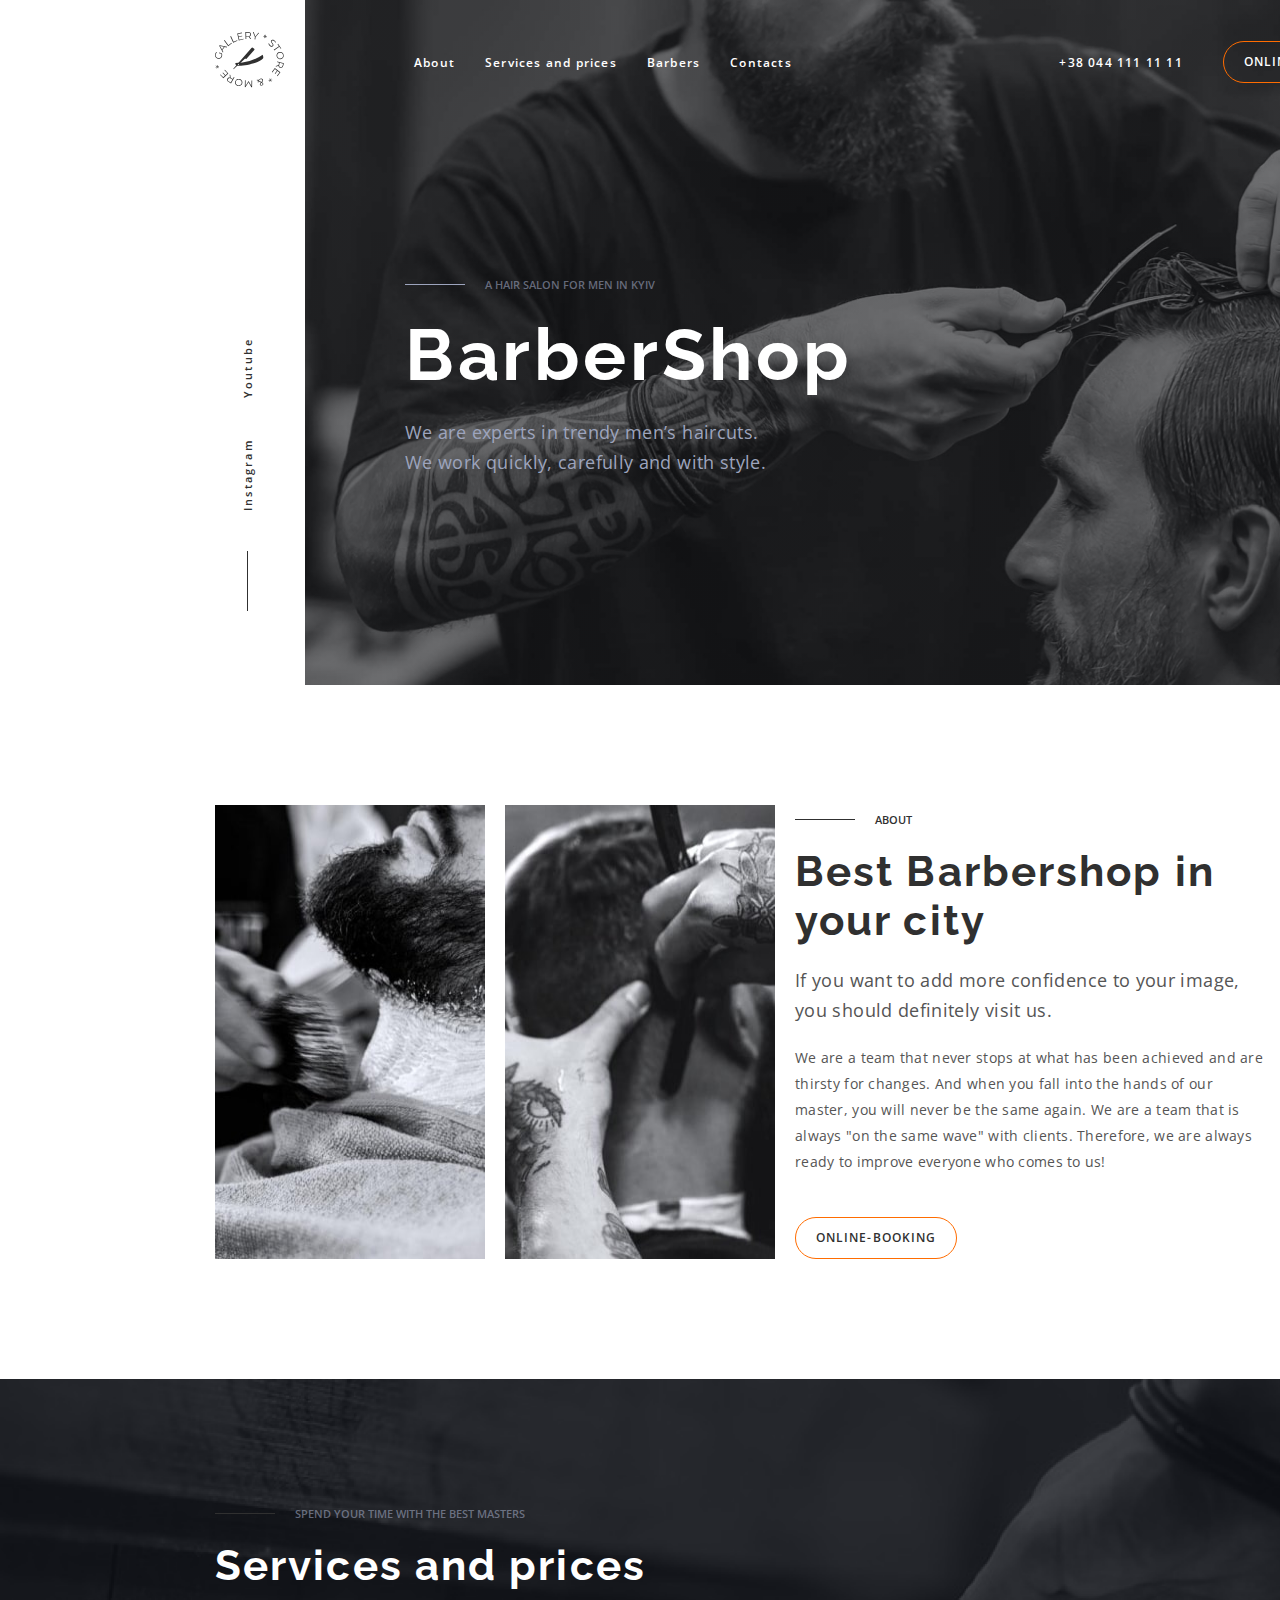
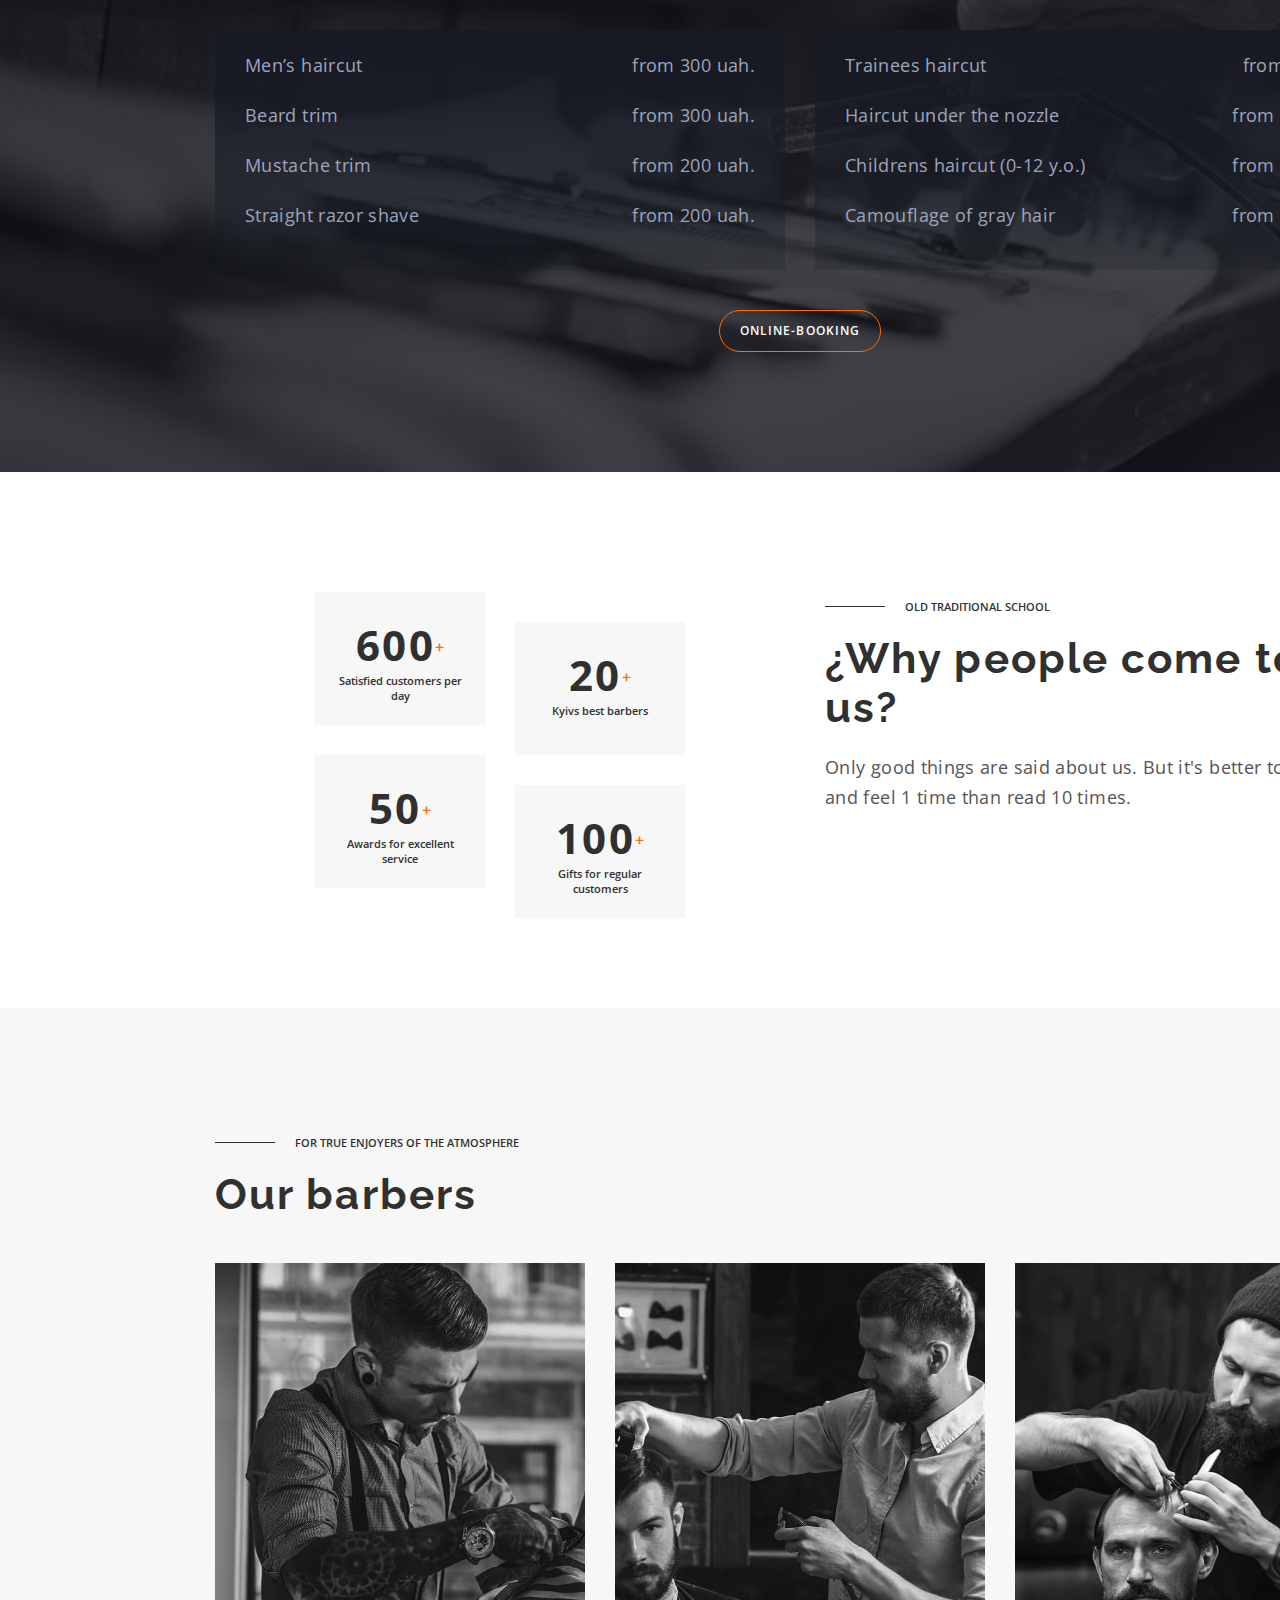
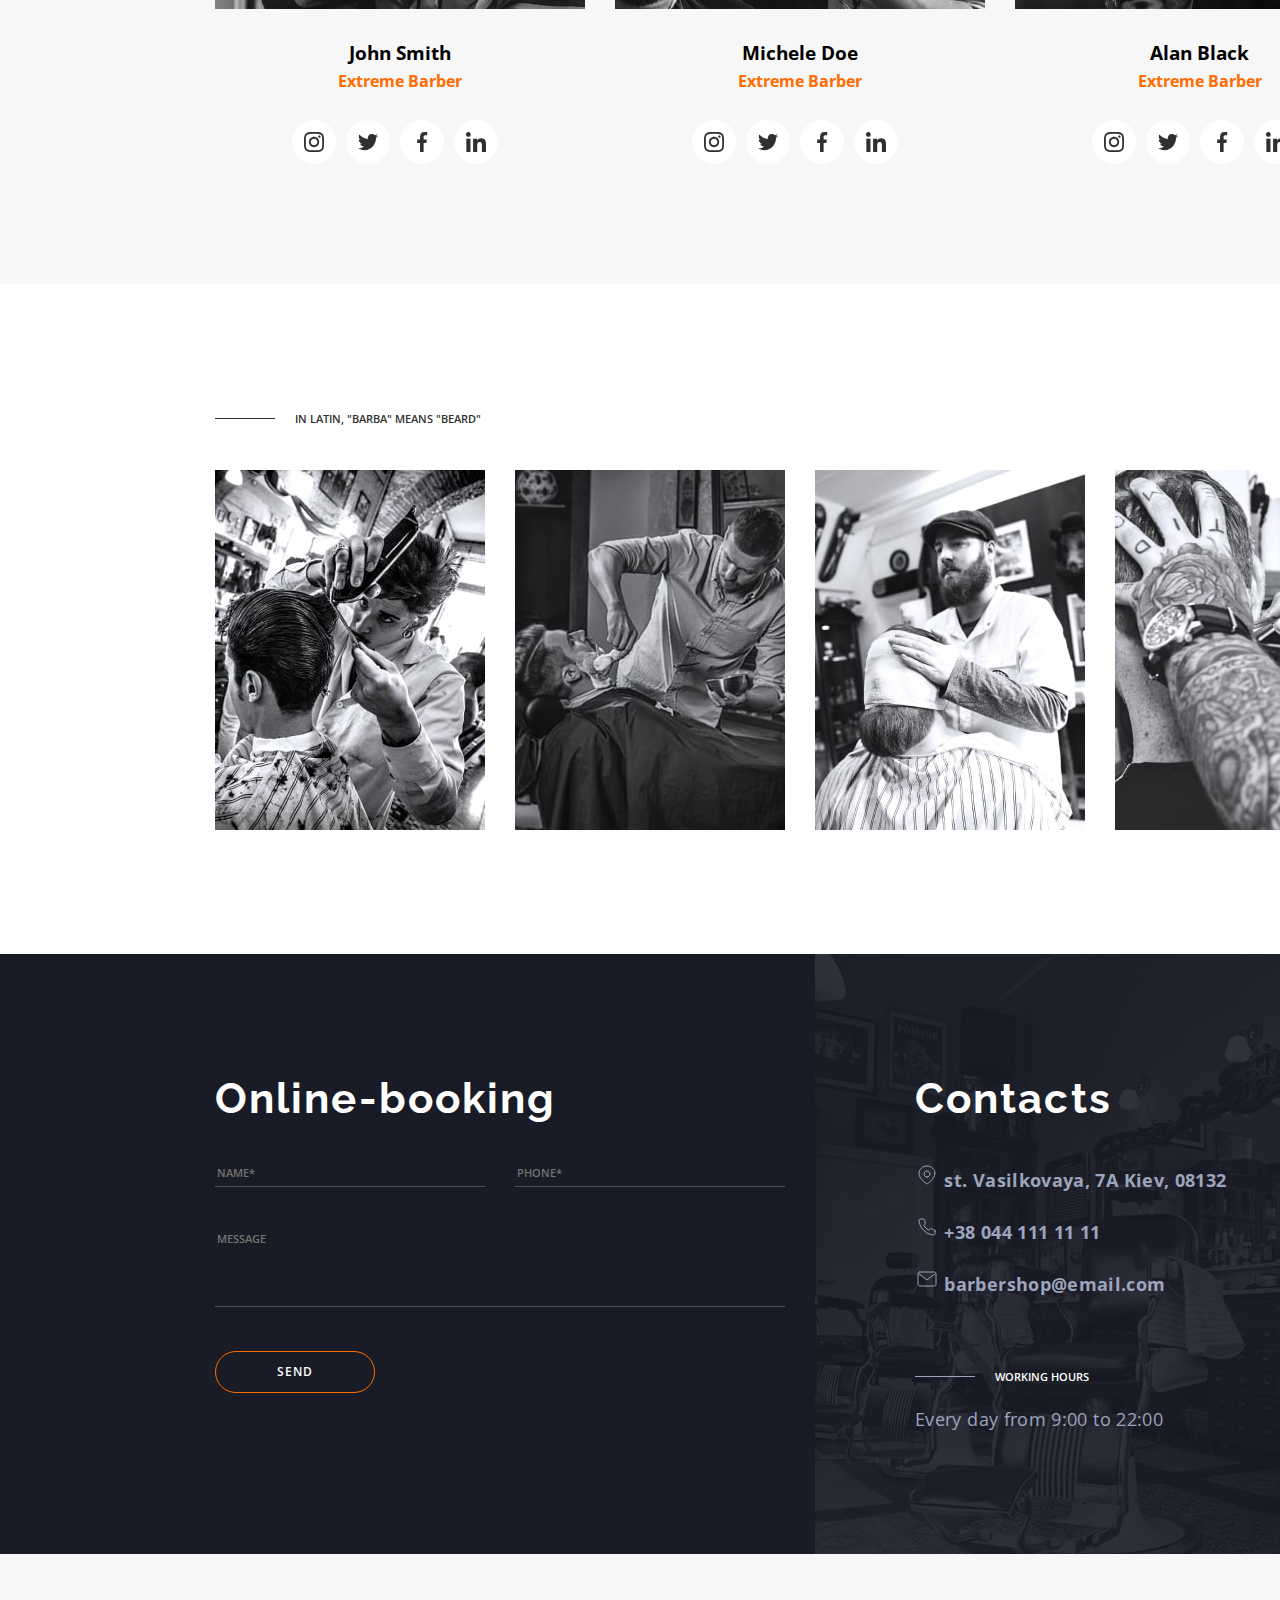
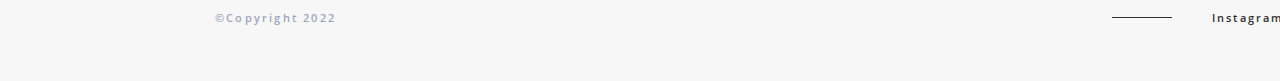
==== index.html @ c0ede011 "1" ====
<!DOCTYPE html>
<html lang="en">
  <head>
    <meta charset="UTF-8" />
    <meta http-equiv="X-UA-Compatible" content="IE=edge" />
    <meta name="viewport" content="width=device-width, initial-scale=1.0" />
    <title>Barbershop_D@shuk</title>
    <link rel="preconnect" href="https://fonts.googleapis.com" />
    <link rel="preconnect" href="https://fonts.gstatic.com" crossorigin />
    <link rel="stylesheet" href="https://cdnjs.cloudflare.com/ajax/libs/animate.css/4.1.1/animate.min.css" />
    <link
      href="https://fonts.googleapis.com/css2?family=Open+Sans:wght@400;500;600;700&family=Raleway:wght@500;600;700&display=swap"
      rel="stylesheet"
    />
    <link rel="stylesheet" href="https://cdnjs.cloudflare.com/ajax/libs/modern-normalize/1.1.0/modern-normalize.css" />
    <link rel="stylesheet" href="./css/styles.css" />
  </head>
  <body>
    <!-- Шапка сайту -->

    <header class="header">
      <div class="container">
        <a href="#" class="header-logo">
          <img src="./images/Logo.svg" alt="logo" />
        </a>
        <nav class="nav">
          <ul class="nav-list list">
            <li class="item"><a class="link" href="#">About</a></li>
            <li class="item"><a class="link" href="#">Services and prices</a></li>
            <li class="item"><a class="link" href="#">Barbers</a></li>
            <li class="item"><a class="link" href="#">Contacts</a></li>
          </ul>
        </nav>
        <ul class="contact-list list">
          <li class="item">
            <a class="link" href="tel:380441111111">+38 044 111 11 11</a>
          </li>
          <li class="item">
            <button class="button" data-modal-open >Online-booking</button>
          </li>
        </ul>
      </div>
    </header>

    <!-- Секція герой -->

    <section class="hero">
      <div class="container">
        <div class="hero-social">
          <ul class="hero-list list">
            <li class="item"><a href="#">Instagram</a></li>
            <li class="item"><a href="#">Youtube</a></li>
          </ul>
        </div>
        <div class="hero-description">
          <p class="hero-subtitle">A hair salon for men in Kyiv</p>
          <h1 class="hero-title">BarberShop</h1>
          <p class="hero-text">We are experts in trendy men’s haircuts.</p>
          <p class="hero-text">We work quickly, carefully and with style.</p>
        </div>
      </div>
    </section>

    <!-- Секція про нас -->

    <section class="about">
      <div class="container">
        <img class="about-img" src="./images/desktop/about1.jpg" width="270" alt="asd" />
        <img class="about-img" src="./images/desktop/about2.jpg" width="270" alt="asd2" />

        <div class="about-description">
          <p class="section-subtitle">About</p>
          <h2 class="section-title">Best Barbershop in your city</h2>
          <p class="about-desc">If you want to add more confidence to your image, you should definitely visit us.</p>
          <p class="about-text">
            We are a team that never stops at what has been achieved and are thirsty for changes. And when you fall into
            the hands of our master, you will never be the same again. We are a team that is always "on the same wave"
            with clients. Therefore, we are always ready to improve everyone who comes to us!
          </p>
          <button class="button black" data-modal-open >Online-booking</button>
        </div>
      </div>
    </section>

    <!-- Секція послуги/ціна -->

    <section class="services">
      <div class="container">
        <p class="section-subtitle">Spend your time with the best masters</p>
        <h2 class="section-title">Services and prices</h2>

        <div class="services-price">
          <ul class="services-list first list">
            <li class="item">
              <p class="serv serv-name">Men’s haircut</p>
              <p class="serv serv-price">from 300 uah.</p>
            </li>
            <li class="item">
              <p class="serv serv-name">Beard trim</p>
              <p class="serv serv-price">from 300 uah.</p>
            </li>
            <li class="item">
              <p class="serv serv-name">Mustache trim</p>
              <p class="serv serv-price">from 200 uah.</p>
            </li>
            <li class="item">
              <p class="serv serv-name">Straight razor shave</p>
              <p class="serv serv-price">from 200 uah.</p>
            </li>
          </ul>

          <ul class="services-list second list">
            <li class="item">
              <p class="serv serv-name">Trainees haircut</p>
              <p class="serv serv-price">from 50 uah.</p>
            </li>
            <li class="item">
              <p class="serv serv-name">Haircut under the nozzle</p>
              <p class="serv serv-price">from 200 uah.</p>
            </li>
            <li class="item">
              <p class="serv serv-name">Childrens haircut (0-12 y.o.)</p>
              <p class="serv serv-price">from 300 uah.</p>
            </li>
            <li class="item">
              <p class="serv serv-name">Camouflage of gray hair</p>
              <p class="serv serv-price">from 200 uah.</p>
            </li>
          </ul>
        </div>

        <button class="button" data-modal-open >online-booking</button>
      </div>
    </section>

    <!-- Секція традиції -->

    <section class="traditional">
      <div class="container">
        <ul class="traditional-list list">
          <li class="item">
            <span class="number">600</span><sup class="sign">+</sup>
            <p class="text">Satisfied customers per day</p>
          </li>
          <li class="item">
            <span class="number">20</span><sup class="sign">+</sup>
            <p class="text">Kyivs best barbers</p>
          </li>
          <li class="item">
            <span class="number">50</span><sup class="sign">+</sup>
            <p class="text">Awards for excellent service</p>
          </li>
          <li class="item">
            <span class="number">100</span><sup class="sign">+</sup>
            <p class="text">Gifts for regular customers</p>
          </li>
        </ul>
        <div class="traditional-description">
          <p class="section-subtitle">Old traditional school</p>
          <h2 class="section-title">¿Why people come to us?</h2>
          <p class="description-text">
            Only good things are said about us. But it's better to see and feel 1 time than read 10 times.
          </p>
        </div>
      </div>
    </section>

    <!-- Секція барбери -->

    <section class="barbers">
      <div class="container">
        <p class="section-subtitle">For true enjoyers of the atmosphere</p>
        <h2 class="section-title">Our barbers</h2>
        <ul class="barbers-list list">
          <li class="item">
            <img class="barbers-foto" src="./images/desktop/barber-john.jpg" width="370" alt="aaa" />
            <h3 class="barbers-name">John Smith</h3>
            <h4 class="barbers-extrem">Extreme Barber</h4>
            <ul class="social-list list">
              <li class="social-item">
                <a class="social-link" href="#">
                  <svg width="20" height="20">
                    <use href="./images/icons.svg#icon-instagram"></use>
                  </svg>
                </a>
              </li>
              <li class="social-item">
                <a class="social-link" href="#">
                  <svg width="20" height="20">
                    <use href="./images/icons.svg#icon-twitter"></use>
                  </svg>
                </a>
              </li>
              <li class="social-item">
                <a class="social-link" href="#">
                  <svg width="20" height="20">
                    <use href="./images/icons.svg#icon-facebook"></use>
                  </svg>
                </a>
              </li>
              <li class="social-item">
                <a class="social-link" href="#">
                  <svg width="20" height="20">
                    <use href="./images/icons.svg#icon-linkedin"></use>
                  </svg>
                </a>
              </li>
            </ul>
          </li>
          <li class="item">
            <img class="barbers-foto" src="./images/desktop/barber-michele.jpg" width="370" alt="bbb" />
            <h3 class="barbers-name">Michele Doe</h3>
            <h4 class="barbers-extrem">Extreme Barber</h4>
            <ul class="social-list list">
              <li class="social-item">
                <a class="social-link" href="#">
                  <svg width="20" height="20">
                    <use href="./images/icons.svg#icon-instagram"></use>
                  </svg>
                </a>
              </li>
              <li class="social-item">
                <a class="social-link" href="#">
                  <svg width="20" height="20">
                    <use href="./images/icons.svg#icon-twitter"></use>
                  </svg>
                </a>
              </li>
              <li class="social-item">
                <a class="social-link" href="#">
                  <svg width="20" height="20">
                    <use href="./images/icons.svg#icon-facebook"></use>
                  </svg>
                </a>
              </li>
              <li class="social-item">
                <a class="social-link" href="#">
                  <svg width="20" height="20">
                    <use href="./images/icons.svg#icon-linkedin"></use>
                  </svg>
                </a>
              </li>
            </ul>
          </li>
          <li class="item">
            <img class="barbers-foto" src="./images/desktop/barber-alan.jpg" width="370" alt="ccc" />
            <h3 class="barbers-name">Alan Black</h3>
            <h4 class="barbers-extrem">Extreme Barber</h4>
            <ul class="social-list list">
              <li class="social-item">
                <a class="social-link" href="#">
                  <svg width="20" height="20">
                    <use href="./images/icons.svg#icon-instagram"></use>
                  </svg>
                </a>
              </li>
              <li class="social-item">
                <a class="social-link" href="#">
                  <svg width="20" height="20">
                    <use href="./images/icons.svg#icon-twitter"></use>
                  </svg>
                </a>
              </li>
              <li class="social-item">
                <a class="social-link" href="#">
                  <svg width="20" height="20">
                    <use href="./images/icons.svg#icon-facebook"></use>
                  </svg>
                </a>
              </li>
              <li class="social-item">
                <a class="social-link" href="#">
                  <svg width="20" height="20">
                    <use href="./images/icons.svg#icon-linkedin"></use>
                  </svg>
                </a>
              </li>
            </ul>
          </li>
        </ul>
      </div>
    </section>

    <!-- Секція портфоліо -->

    <section class="portfolio">
      <div class="container">
        <p class="section-subtitle">In Latin, "barba" means "beard"</p>
        <h2 class="section-title visually-hidden">portfolio</h2>
        <ul class="portfolio-list list">
          <li class="item">
            <a href="#"><img src="./images/desktop/gallery1.jpg" width="270" alt="foto_1" /></a>
          </li>
          <li class="item">
            <a href="#"><img src="./images/desktop/gallery2.jpg" width="270" alt="foto_2" /></a>
          </li>
          <li class="item">
            <a href="#"><img src="./images/desktop/gallery3.jpg" width="270" alt="foto_3" /></a>
          </li>
          <li class="item">
            <a href="#"><img src="./images/desktop/gallery4.jpg" width="270" alt="foto_4" /></a>
          </li>
        </ul>
      </div>
    </section>

    <!-- Секція контакти -->

    <section class="contacts">
      <div class="container">
        <div class="booking-area">
          <h2 class="section-title">Online-booking</h2>
          <form class="booking-form">
            <input type="text" name="name-input" class="name-input" placeholder="Name*" />
            <input type="tel" name="phone-input" class="phone-input" placeholder="Phone*" />
            <div class="textarea-wrapper">
              <textarea name="booking-text" cols="5" rows="4" placeholder="Message"></textarea>
            </div>
            <button type="submit" class="button" data-modal-open >send</button>
          </form>
        </div>

        <div class="contacts-area">
          <h2 class="section-title">Contacts</h2>
          <ul class="contacts-list list">
            <li class="item">
              <a href="#">
                <svg class="item-icon" width="24" heigh="24">
                  <use href="./images/icons.svg#icon-map-pin"></use>
                </svg>
                st. Vasilkovaya, 7A Kiev, 08132
              </a>
            </li>
            <li class="item">
              <a href="tel:380441111111">
                <svg class="item-icon" width="24" heigh="24">
                  <use href="./images/icons.svg#icon-phone"></use>
                </svg>
                +38 044 111 11 11
              </a>
            </li>
            <li class="item">
              <a href="tel:380441111111">
                <svg class="item-icon" width="24" heigh="24">
                  <use href="./images/icons.svg#icon-mail"></use>
                </svg>
                barbershop@email.com
              </a>
            </li>
          </ul>
          <p class="working-hours">Working hours</p>
          <p class="working-time">Every day from 9:00 to 22:00</p>
        </div>
      </div>
    </section>

    <!-- Секція підвал -->

    <footer class="footer">
      <div class="container">
        <p class="copyright">&copyCopyright 2022</p>
        <ul class="footer-list list">
          <li class="item"><a href="#">Instagram</a></li>
          <li class="item"><a href="#">Youtube</a></li>
        </ul>
      </div>
    </footer>

    <!-- Модальне вікно -->

    <!-- <div class="modal-backdrop is_hidden" data-modal>
      <div class="modal">
        <div class="close-icon" data-modal-close>X</div>

      </div>
    </div> -->

    <script src="./js/modal.js"></script>
    <script src="./js/menu.js"></script>

  </body>
</html>
---- css/styles.css ----
a {
  color: inherit;
  text-decoration: none;
  margin: 0;
}

p {
  margin: 0;
}

h1,
h2,
h3,
h4,
h5,
h6 {
  margin-top: 0;
  margin-bottom: 0;
}

:focus,
:active {
  outline: none;
}

.visually-hidden {
  position: absolute;
  white-space: nowrap;
  width: 1px;
  height: 1px;
  overflow: hidden;
  border: 0;
  padding: 0;
  clip: rect(0 0 0 0);
  clip-path: inset(50%);
  margin: -1px;
}

body {
  width: 1600px;
  background-color: #ffffff;
  margin: 0 auto;
  position: relative;
  font-family: "Open Sans", sans-serif;
  font-weight: 600;
  font-style: normal;
}

.hero-text.text {
  
}

.list {
  list-style: none;
  padding: 0;
  margin: 0;
}

.link {
  text-decoration: none;
}

/* Стилі контейнера */

.container {
  max-width: 1200px;
  padding: 0 15px;
  margin: 0 auto;
}

.button {
  display: inline-block;
  padding: 12px 20px;
  border: 1px solid #ff6c00;
  border-radius: 25px;
  font-weight: 600;
  font-size: 12px;
  line-height: 16px;
  letter-spacing: 0.09em;
  text-transform: uppercase;
  color: #ffffff;
  background-color: inherit;
  cursor: pointer;
  transition: transform 250ms linear;
}

.button:hover {
  transform: scale(1.02);
}

.button:active {
  transform: scale(0.95);
}

.button.black {
  color: #303030;
}

/* Стилі шабкі сайту */

.header {
  position: absolute;
  width: 100%;
}

.header .container {
  display: flex;
  align-items: center;
}

.header-logo {
  padding: 32px 0;
  margin-right: 130px;
}

.nav-list {
  display: flex;
}

.header .link {
  font-size: 12px;
  line-height: 16px;
  letter-spacing: 0.1em;
  color: #ffffff;
}

.header .link:hover {
  color: #ff6c00;
}

.nav-list .item:not(:last-child) {
  margin-right: 30px;
}

.contact-list {
  display: flex;
  margin-left: auto;
  align-items: center;
}

.contact-list .item:not(:last-child) {
  margin-right: 40px;
}

.contact-list .link {
  text-transform: uppercase;
}

/* Стилі блоку герой */

.hero .container {
  display: flex;
}

.hero .hero-social {
  width: 90px;
  display: flex;
  align-items: flex-end;
  padding-left: 25px;
  padding-bottom: 40px;
}

.hero-list {
  transform: rotate(-90deg) translate(19px);
  display: flex;
  align-items: center;
  transform-origin: top left;
}

.hero-list::before {
  content: " ";
  margin-right: 40px;
  background-color: #303030;
  height: 1px;
  width: 60px;
}

.hero-list .item {
  font-size: 11px;
  line-height: 15px;
  letter-spacing: 0.2em;
  color: #303030;
}

.hero-list .item:hover {
  color: #ff6c00;
}

.hero-list .item:not(:last-child) {
  margin-right: 40px;
}

.hero-description {
  padding: 270px 526px 208px 100px;
  background-color: #2d2c2c;
  background-image: linear-gradient(rgba(25, 28, 38, 0.2), rgba(25, 28, 38, 0.2)),
    url(../images/desktop/hero_bd.jpg);
  background-repeat: no-repeat;
  background-size: cover;
}

.hero-description .hero-subtitle {
  display: inline-flex;
  align-items: center;
  margin-bottom: 20px;
  font-size: 11px;
  line-height: 15px;
  text-transform: uppercase;
  color: rgba(157, 164, 189, 0.6);
}

.hero-description .hero-title {
  width: 470px;
  margin-bottom: 20px;
  font-family: "Raleway";
  font-style: normal;
  font-weight: 700;
  font-size: 72px;
  line-height: 85px;
  letter-spacing: 0.05em;
  color: #ffffff;
}

.hero-description .hero-text {
  font-weight: 400;
  font-size: 18px;
  line-height: 30px;
  letter-spacing: 0.02em;
  color: #9da4bd;
}

.hero-subtitle::before {
  content: " ";
  background-color: #9da4bd;
  height: 1px;
  width: 60px;
  margin-right: 20px;
}

/* Загальні стилі секцій */

.section-subtitle {
  display: inline-flex;
  align-items: center;
  font-size: 11px;
  line-height: 15px;
  text-transform: uppercase;
  color: #303030;
}

.section-subtitle::before {
  content: " ";
  margin-right: 20px;
  background-color: #303030;
  height: 1px;
  width: 60px;
}

.section-title {
  font-family: "Raleway";
  font-style: normal;
  font-weight: 700;
  font-size: 42px;
  line-height: 49px;
  letter-spacing: 0.05em;
  color: #303030;
}

/* Стилі блоку Про нас */

.about .container {
  display: flex;
  padding-top: 120px;
  padding-bottom: 120px;
}

.about .about-img {
  margin-right: 20px;
}

.about-description {
  max-width: 470px;
}

.about-description .section-title,
.about-description .section-subtitle {
  margin-bottom: 20px;
}

.about-desc {
  margin-bottom: 20px;
  font-weight: 400;
  font-size: 18px;
  line-height: 30px;
  letter-spacing: 0.02em;
  color: #555555;
}

.about-text {
  margin-bottom: 42px;
  font-weight: 400;
  font-size: 14px;
  line-height: 26px;
  letter-spacing: 0.02em;
  color: #555555;
}

/* Стилі блоку ціни */

.services {
  background: #111319 url(../images/desktop/service_bg.png) no-repeat;
  background-size: cover;
}

.services .container {
  padding-top: 120px;
  padding-bottom: 120px;
}

.services .section-subtitle {
  color: rgba(157, 164, 189, 0.6);
  margin-bottom: 20px;
}

.services .section-title {
  color: #ffffff;
  margin-bottom: 40px;
}

.services-price {
  display: flex;
}

.services-list {
  padding: 20px 30px;
  width: calc((100% - 30px) / 2);
  background-image: linear-gradient(180deg, #171a24 0%, rgba(23, 26, 36, 0.2) 100%);
  margin-bottom: 40px;
}

.services-list:not(:last-child) {
  margin-right: 30px;
}

.services-list .item {
  display: flex;
  justify-content: space-between;
  margin-bottom: 20px;
}

.serv {
  font-weight: 400;
  font-size: 18px;
  line-height: 30px;
  letter-spacing: 0.02em;
  color: #9da4bd;
}

.services .button {
  display: block;
  margin: 0 auto;
}

/* Стилі блоку традиції */

.traditional .container {
  display: flex;
  padding-top: 120px;
  padding-bottom: 120px;
}

.traditional-list {
  display: flex;
  flex-wrap: wrap;
  text-align: center;
  width: calc((100% - 30px) / 3);
  margin-right: 130px;
  margin-left: 100px;
}

.traditional-list .item {
  width: 170px;
  height: 133px;
  background-color: #f7f7f7;
  padding: 24px 20px;
}

.traditional-list .item:nth-child(2n + 1) {
  margin-right: 30px;
}

.traditional-list .item:nth-child(-n + 2) {
  margin-bottom: 30px;
}

.traditional-list .item:nth-child(even) {
  transform: translateY(30px);
}

.traditional-list .number {
  font-family: "Open Sans";
  font-style: normal;
  font-weight: 700;
  font-size: 42px;
  line-height: 57px;
  text-align: center;
  letter-spacing: 0.05em;
  color: #303030;
}

.traditional-list .sign {
  font-size: 16px;
  line-height: 22px;
  text-align: center;
  color: #ff6c00;
}

.traditional-list .text {
  font-size: 11px;
  line-height: 15px;
  text-align: center;
  color: #303030;
}

.traditional-description {
  max-width: 500px;
}

.traditional-description .section-subtitle,
.traditional-description .section-title {
  margin-bottom: 20px;
}

.description-text {
  font-family: "Open Sans";
  font-style: normal;
  font-weight: 400;
  font-size: 18px;
  line-height: 30px;
  letter-spacing: 0.02em;
  color: #555555;
}

/* Стилі блоку барбери */

.barbers {
  background-color: #f7f7f7;
}

.barbers .container {
  padding-top: 120px;
  padding-bottom: 120px;
}

.barbers .section-subtitle {
  margin-bottom: 20px;
}

.barbers .section-title {
  margin-bottom: 44px;
}

.barbers-list {
  display: flex;
}

.barbers-list .item {
  width: calc((100% - 60px) / 3);
  text-align: center;
}

.barbers-list .item:not(:last-child) {
  margin-right: 30px;
}

.barbers-foto {
  margin-bottom: 30px;
}

.barbers-name {
  margin-bottom: 8px;
}

.barbers-extrem {
  margin-bottom: 30px;
  color: #ff6c00;
}

.social-list {
  display: flex;
  justify-content: center;
}

.social-item {
  height: 44px;
  width: 44px;
  border-radius: 50%;
  margin-right: 10px;
  background-color: #ffffff;
}

.social-link {
  display: block;
  margin-top: 12px;
  fill: #303030;
}

.social-item:hover .social-link {
  fill: #ff6c00;
}

/* Стилі блоку портфоліо */

.portfolio .container {
  padding-top: 120px;
  padding-bottom: 120px;
}

.portfolio .section-subtitle {
  margin-bottom: 44px;
}

.portfolio-list {
  display: flex;
  justify-content: space-between;
}
.portfolio-list .item {
  width: calc((100% - 90px) / 4);
}

/* Стилі блоку контакти */

.contacts {
  background: #191c26 url(../images/desktop/contacts-bg.png) right no-repeat;
}

.contacts .container {
  display: flex;
  padding-top: 120px;
  padding-bottom: 120px;
}

.contacts .section-title {
  color: #ffffff;
  margin-bottom: 40px;
}

.booking-area {
  margin-right: 130px;
}

.booking-form {
  display: flex;
  flex-wrap: wrap;
  width: 570px;
}

.booking-form .button {
  width: 160px;
}

.booking-form input {
  padding-bottom: 8px;
}

.booking-form input,
.booking-form textarea {
  background-color: transparent;
  border: none;
  border-bottom: 1px solid rgba(157, 164, 189, 0.4);
  color: rgba(157, 164, 189, 0.4);
}

.booking-form input:focus,
.booking-form textarea:focus {
  border-bottom: 1px solid #fff;
  outline: transparent;
  color: #fff;
}

.booking-form input::placeholder,
.booking-form textarea::placeholder {
  text-transform: uppercase;
  font-weight: 600;
  font-size: 11px;
}

.booking-form input:focus::placeholder,
.booking-form textarea:focus::placeholder {
  color: #fff;
}

.booking-form input {
  width: 270px;
  height: 24px;
  margin-bottom: 44px;
}

.booking-form .textarea-wrapper {
  width: 100%;
  margin-bottom: 44px;
}

.booking-form textarea {
  width: 570px;
  height: 76px;
  resize: none;
  display: block;
}

.booking-form .name-input + input {
  margin-left: 30px;
}

.working-hours {
  display: flex;
  align-items: center;
  font-family: "Open Sans";
  font-style: normal;
  font-weight: 600;
  font-size: 11px;
  line-height: 15px;
  text-transform: uppercase;
  color: #ffffff;
  margin-bottom: 20px;
}

.working-hours::before {
  content: " ";
  background-color: #9da4bd;
  height: 1px;
  width: 60px;
  margin-right: 20px;
}

.working-time {
  font-weight: 400;
  font-size: 18px;
  line-height: 30px;
  letter-spacing: 0.02em;
  color: #9da4bd;
}

.contacts-list {
  margin-bottom: 70px;
}

.contacts-list .item {
  font-weight: 700;
  font-size: 18px;
  line-height: 30px;
  letter-spacing: 0.02em;
  color: #9da4bd;
  margin-bottom: 20px;
}

.contacts-list .item span {
  font-weight: 400;
  font-size: 18px;
  line-height: 30px;
  letter-spacing: 0.02em;
  color: #9da4bd;
}

.item-icon {
  fill: transparent;
  stroke: #9da4bd;
  width: 24px;
  height: 24px;
}

/* Стилі блоку футер */

.footer {
  background-color: #f7f7f7;
}

.footer .container {
  display: flex;
  font-size: 11px;
  line-height: 15px;
  letter-spacing: 0.2em;
}

.footer .copyright {
  padding: 56px 0;
  color: #9da4bd;
}

.footer-list {
  display: flex;
  margin-left: auto;
  align-items: center;
}

.footer-list::before {
  content: " ";
  margin-right: 40px;
  background-color: #303030;
  height: 1px;
  width: 60px;
}

.footer-list .item {
  color: #303030;
}

.footer-list .item:not(:last-child) {
  margin-right: 40px;
}

.footer-list .item:hover {
  color: #ff6c00;
}

/* Стилі модального вікна */

.modal-backdrop {
  position: fixed;
  top: 0;
  bottom: 0;
  left: 0;
  right: 0;
  height: 100%;
  background-color: rgba(0, 0, 0, 0.8);
}

.modal {
  width: 500px;
  height: 600px;
  position: absolute;
  top: 50%;
  left: 50%;
  transform: translate(-50%, -50%) rotate(0);
  transition: transform 1000ms linear;
  background-color: #ffffff;
  border-radius: 20px;
}

.is-hidden {
  visibility: hidden;
  opacity: 0;
  pointer-events: none;
}
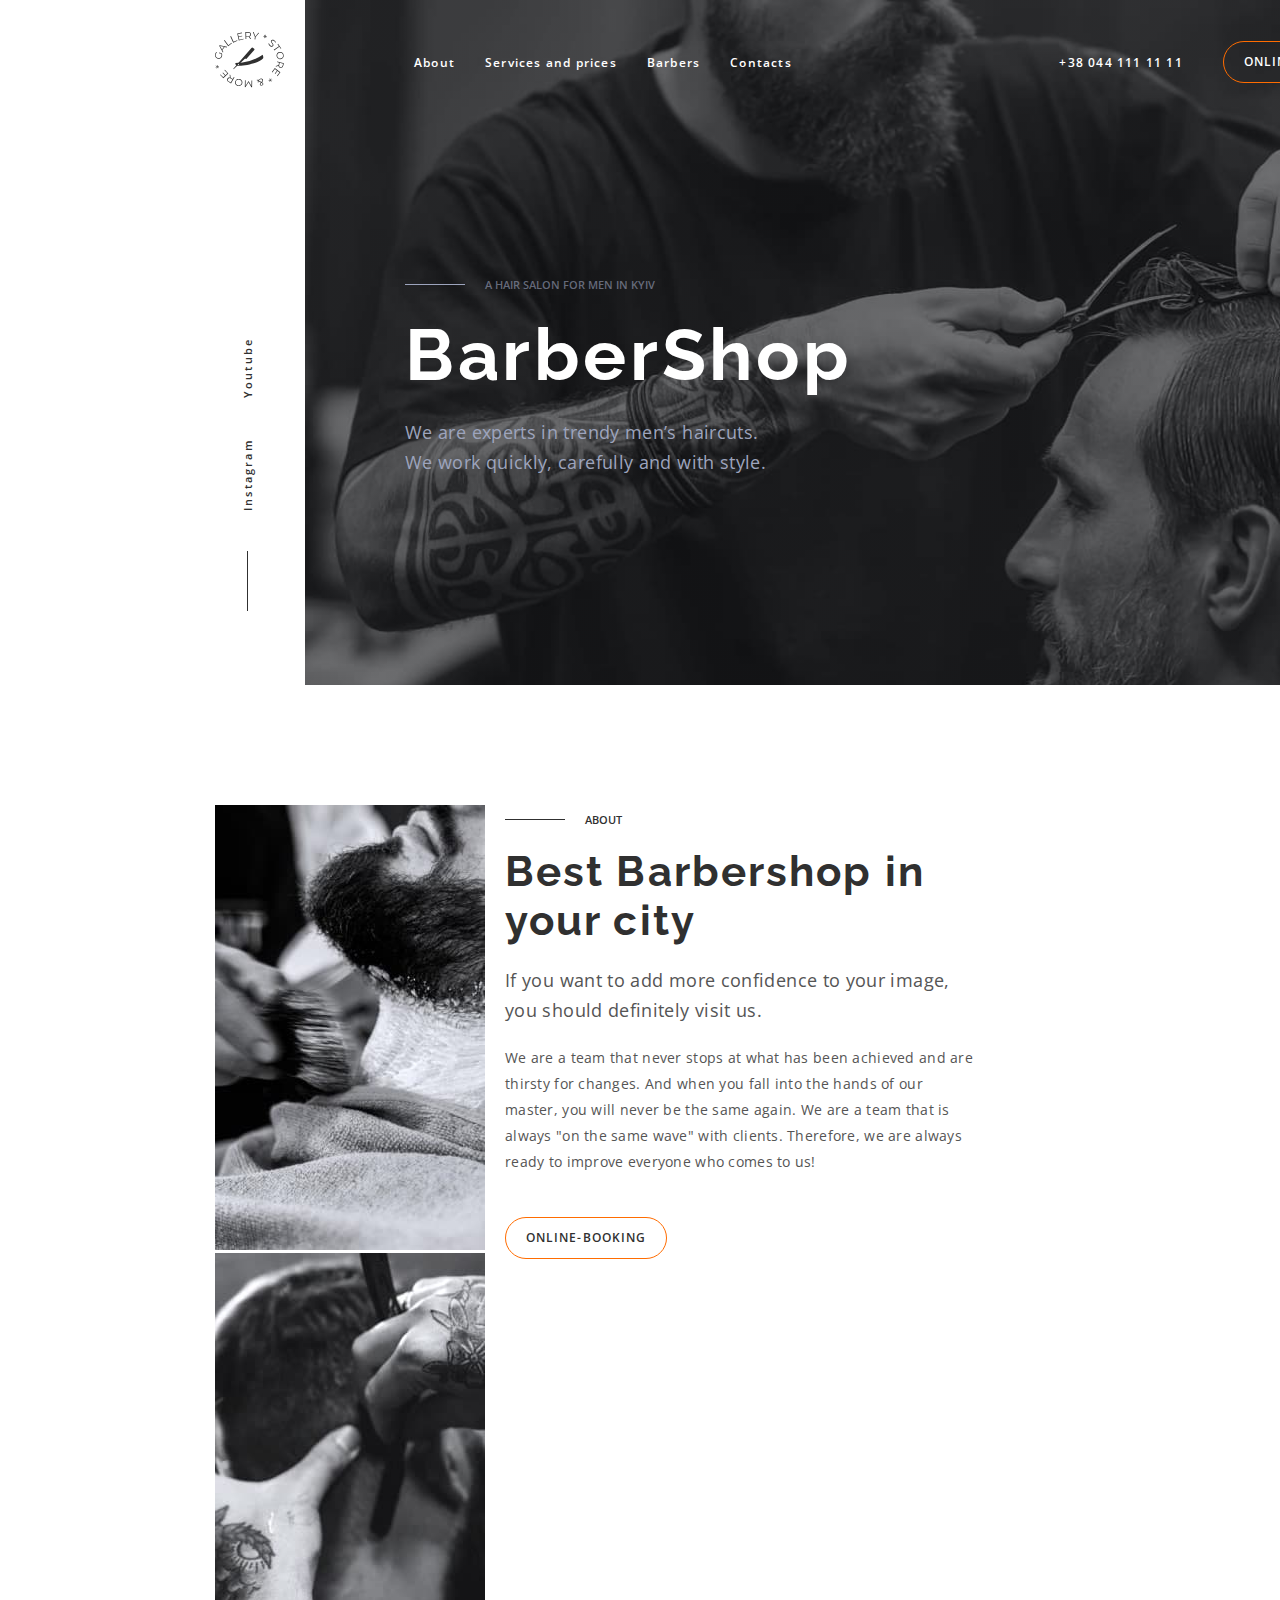
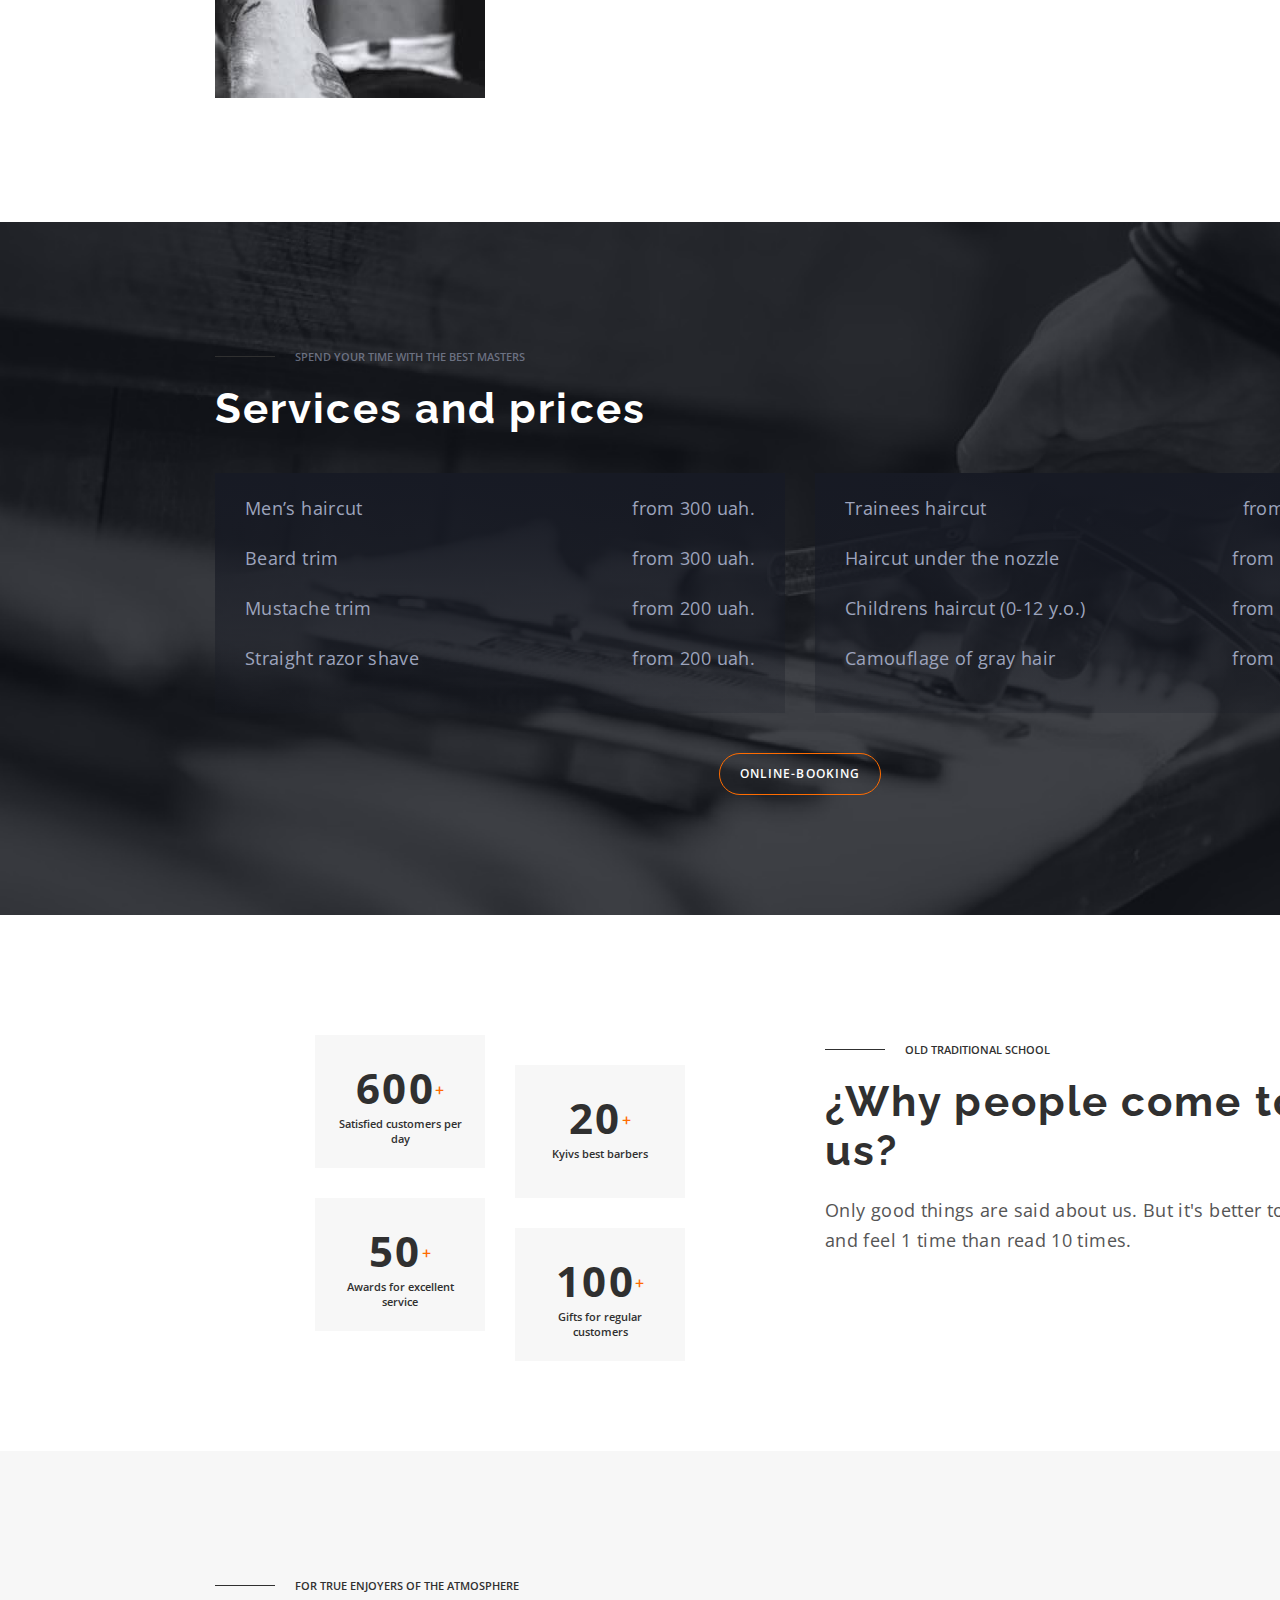
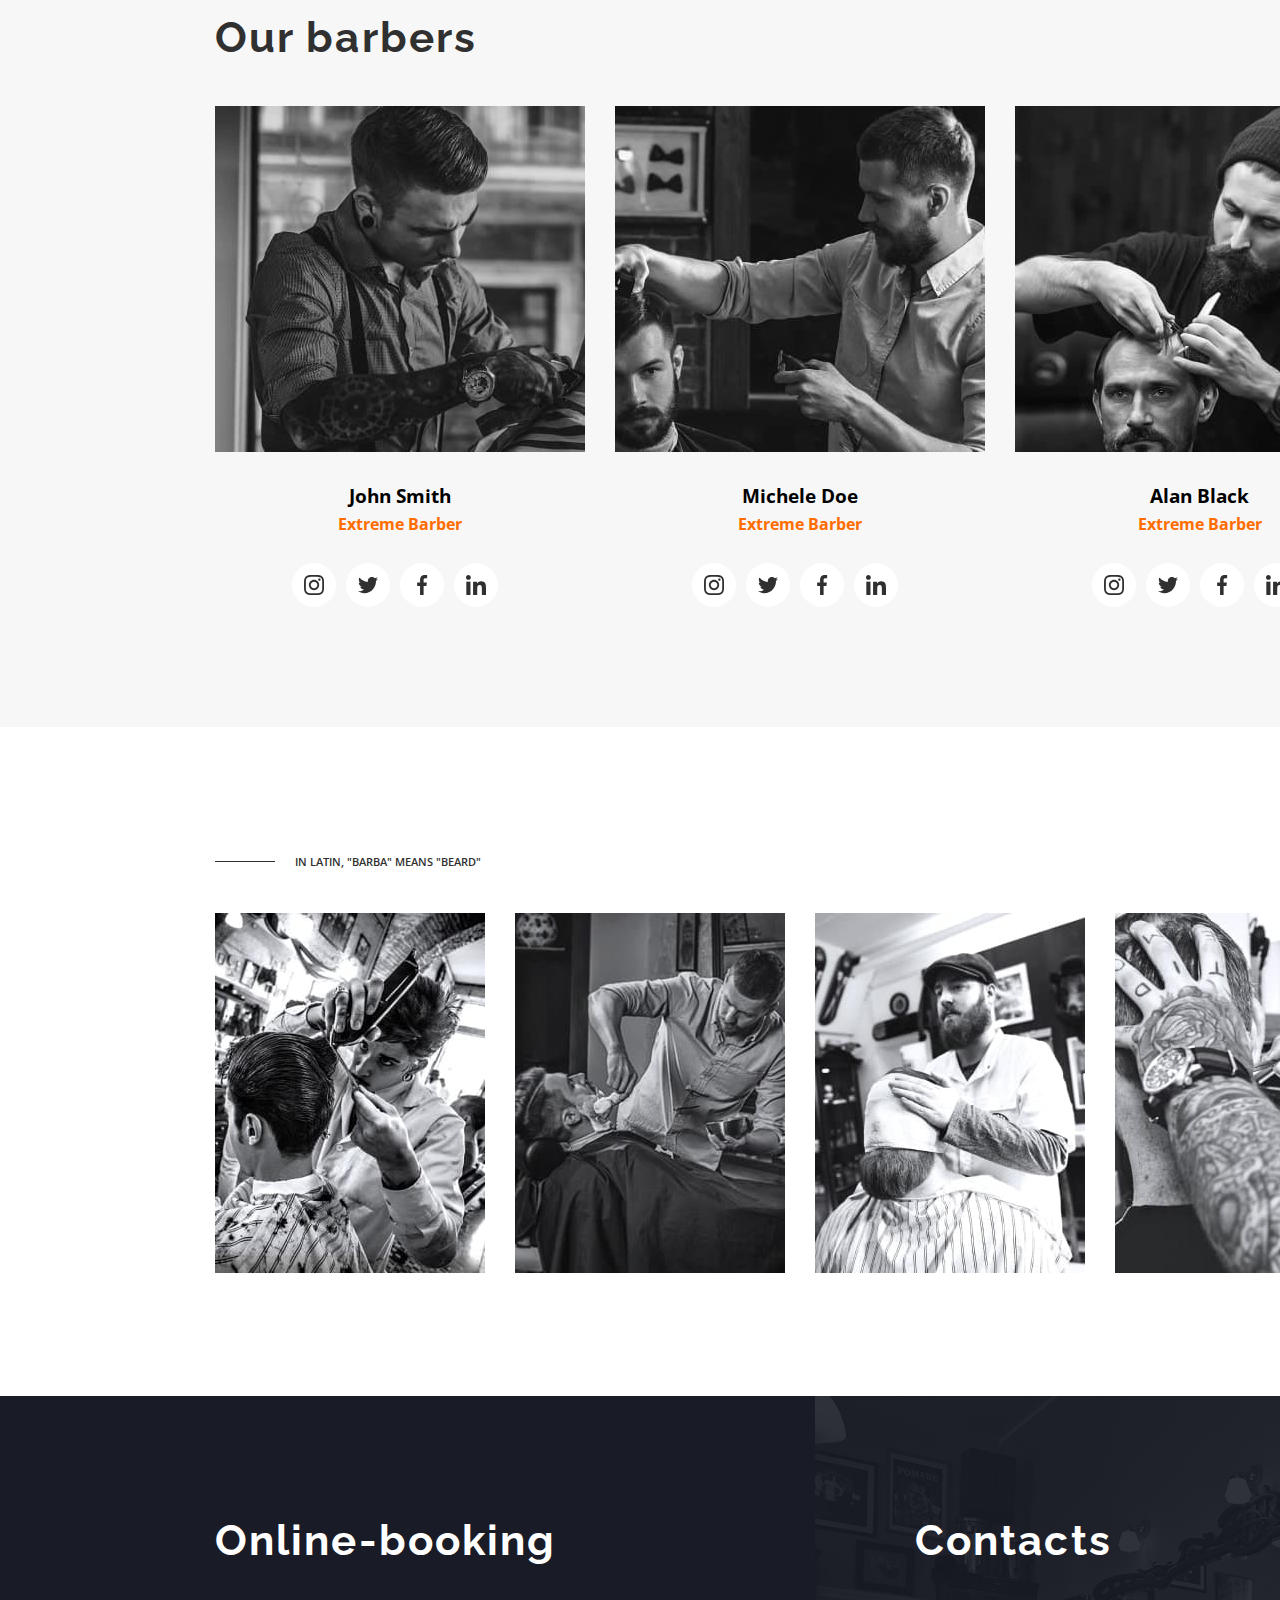
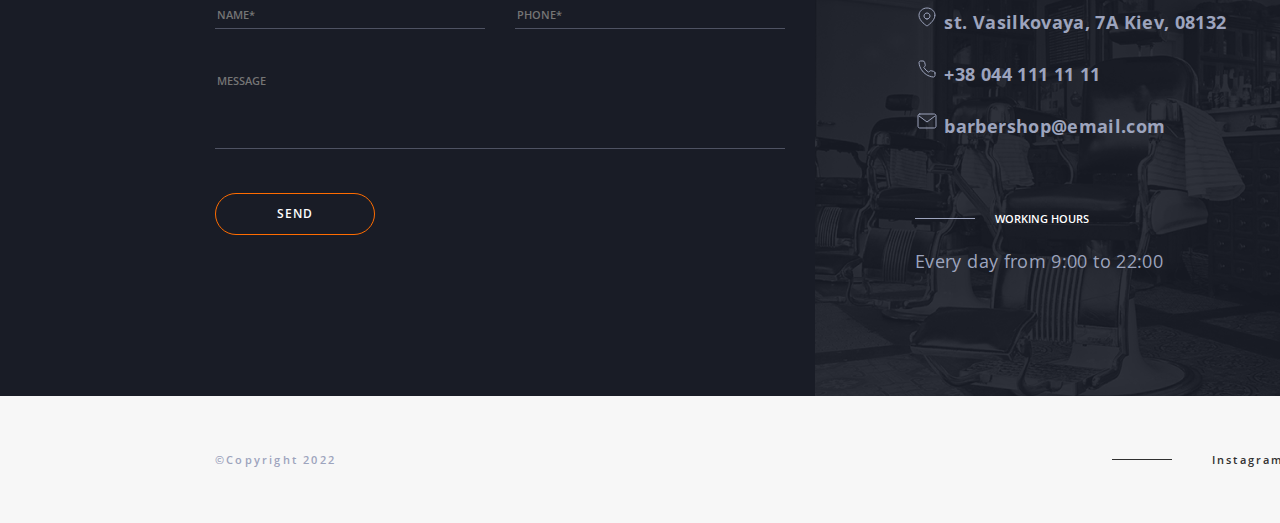
==== commit b64c6d4b: "1" ====
--- a/index.html
+++ b/index.html
@@ -65,8 +65,13 @@
 
     <section class="about">
       <div class="container">
-        <img class="about-img" src="./images/desktop/about1.jpg" width="270" alt="asd" />
-        <img class="about-img" src="./images/desktop/about2.jpg" width="270" alt="asd2" />
+        <ul class="about-list list">
+          <li class="item">
+            <img class="about-img" src="./images/desktop/about1.jpg" width="270" alt="asd" />
+          </li>
+          <li class="item">
+            <img class="about-img" src="./images/desktop/about2.jpg" width="270" alt="asd2" /></li>
+        </ul>
 
         <div class="about-description">
           <p class="section-subtitle">About</p>
@@ -289,16 +294,16 @@
         <h2 class="section-title visually-hidden">portfolio</h2>
         <ul class="portfolio-list list">
           <li class="item">
-            <a href="#"><img src="./images/desktop/gallery1.jpg" width="270" alt="foto_1" /></a>
-          </li>
-          <li class="item">
-            <a href="#"><img src="./images/desktop/gallery2.jpg" width="270" alt="foto_2" /></a>
-          </li>
-          <li class="item">
-            <a href="#"><img src="./images/desktop/gallery3.jpg" width="270" alt="foto_3" /></a>
-          </li>
-          <li class="item">
-            <a href="#"><img src="./images/desktop/gallery4.jpg" width="270" alt="foto_4" /></a>
+            <a class="link" href="#"><img src="./images/desktop/gallery1.jpg" width="270" alt="foto_1" /></a>
+          </li>
+          <li class="item">
+            <a class="link" href="#"><img src="./images/desktop/gallery2.jpg" width="270" alt="foto_2" /></a>
+          </li>
+          <li class="item">
+            <a class="link" href="#"><img src="./images/desktop/gallery3.jpg" width="270" alt="foto_3" /></a>
+          </li>
+          <li class="item">
+            <a class="link" href="#"><img src="./images/desktop/gallery4.jpg" width="270" alt="foto_4" /></a>
           </li>
         </ul>
       </div>
@@ -360,8 +365,8 @@
       <div class="container">
         <p class="copyright">&copyCopyright 2022</p>
         <ul class="footer-list list">
-          <li class="item"><a href="#">Instagram</a></li>
-          <li class="item"><a href="#">Youtube</a></li>
+          <li class="item"><a class="link" href="#">Instagram</a></li>
+          <li class="item"><a class="link" href="#">Youtube</a></li>
         </ul>
       </div>
     </footer>
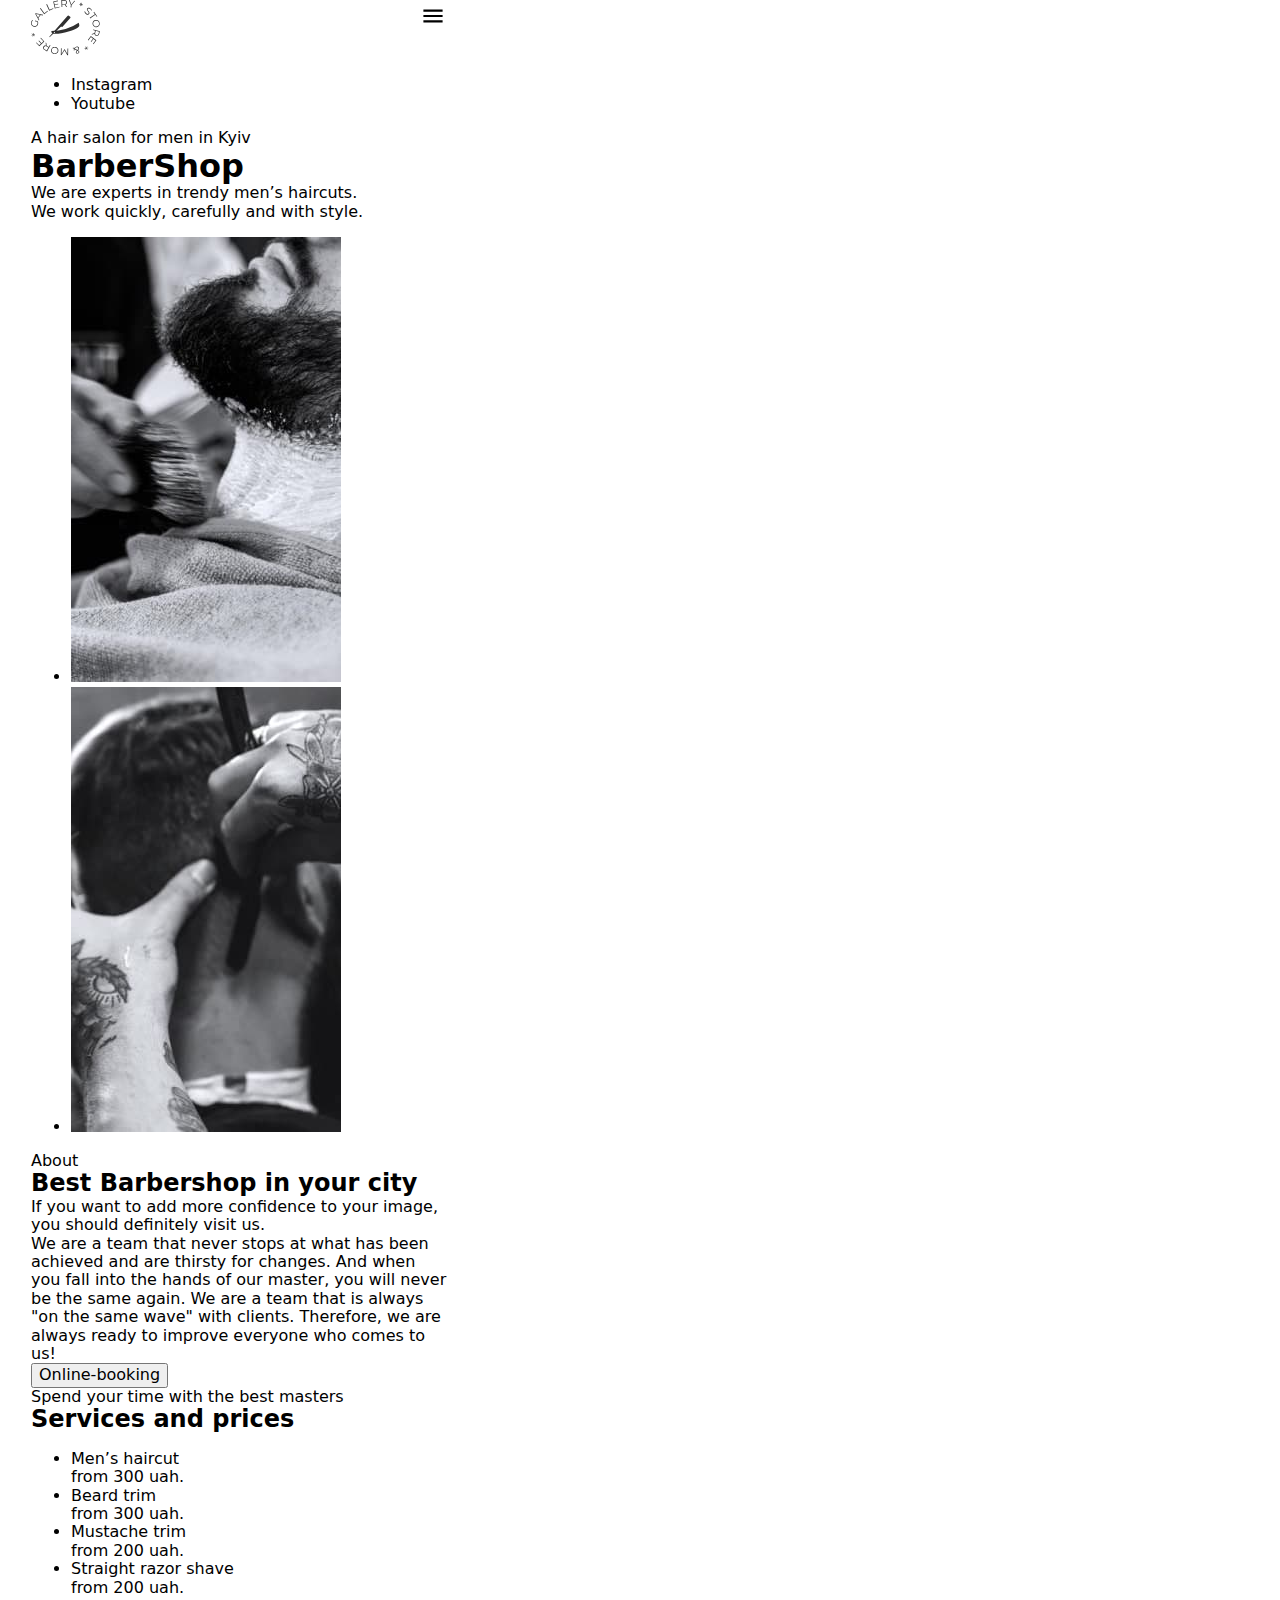
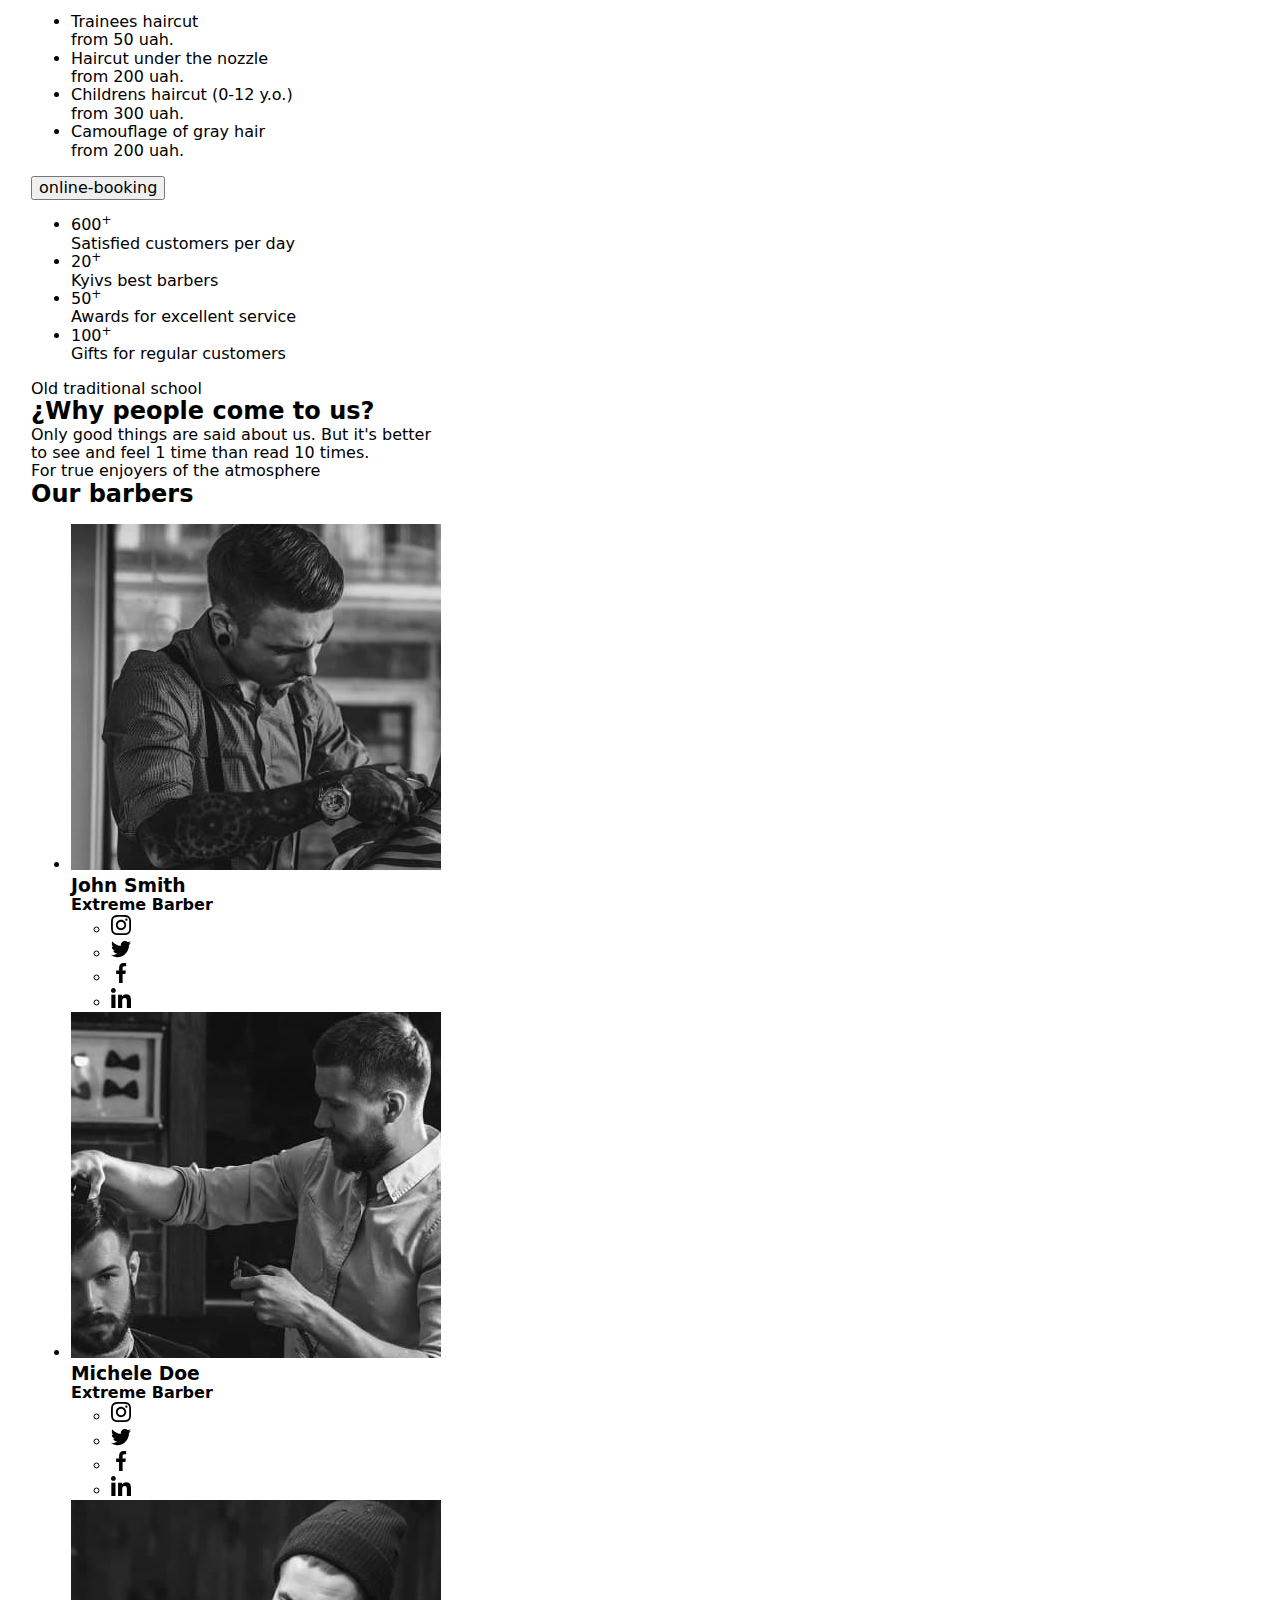
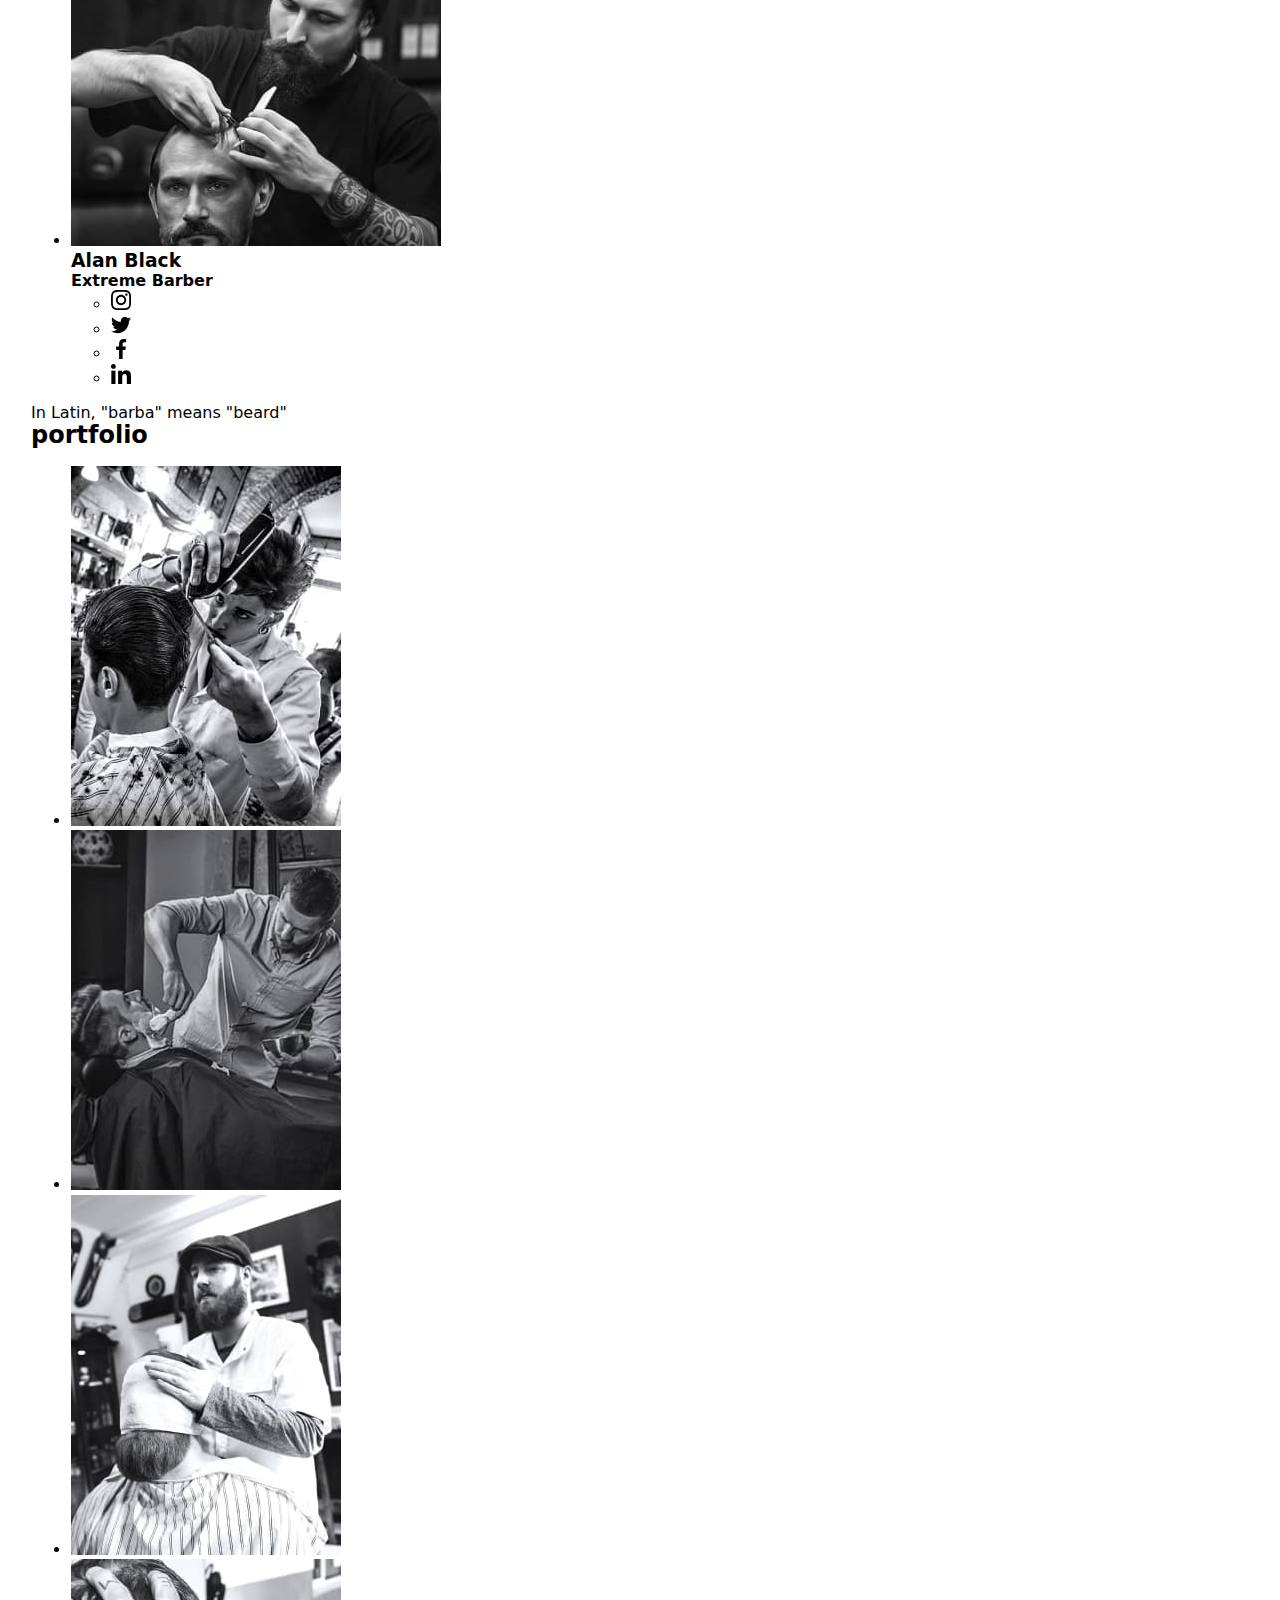
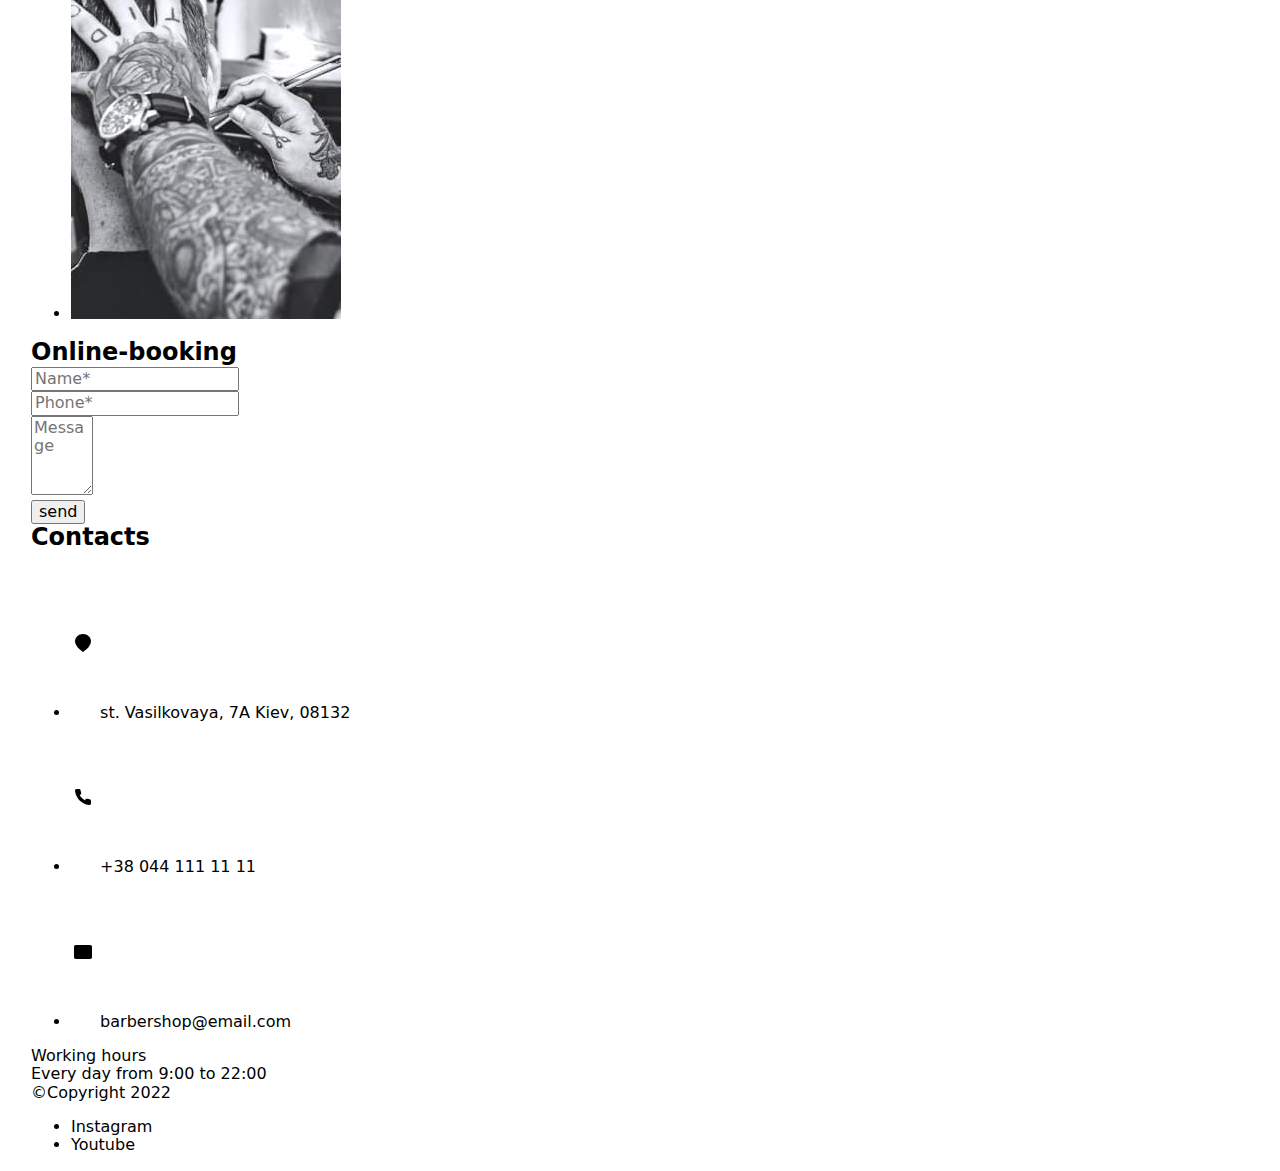
==== commit e8812bc2: "1" ====
--- a/index.html
+++ b/index.html
@@ -13,7 +13,7 @@
       rel="stylesheet"
     />
     <link rel="stylesheet" href="https://cdnjs.cloudflare.com/ajax/libs/modern-normalize/1.1.0/modern-normalize.css" />
-    <link rel="stylesheet" href="./css/styles.css" />
+    <link rel="stylesheet" href="./css/main.min.css" />
   </head>
   <body>
     <!-- Шапка сайту -->
@@ -23,6 +23,11 @@
         <a href="#" class="header-logo">
           <img src="./images/Logo.svg" alt="logo" />
         </a>
+        <div class="mobile-menu">
+          <svg class="mobile-menu-icon" width="32" height="32">
+            <use href="./images/icons.svg#mobile-menu"></use>
+          </svg>
+        </div>
         <nav class="nav">
           <ul class="nav-list list">
             <li class="item"><a class="link" href="#">About</a></li>
--- a/css/main.min.css
+++ b/css/main.min.css
@@ -0,0 +1 @@
+/*! modern-normalize v1.1.0 | MIT License | https://github.com/sindresorhus/modern-normalize */*,::before,::after{-webkit-box-sizing:border-box;box-sizing:border-box}html{line-height:1.15;-webkit-text-size-adjust:100%;-moz-tab-size:4;-o-tab-size:4;tab-size:4}body{margin:0;font-family:system-ui,-apple-system,"Segoe UI",Roboto,Helvetica,Arial,sans-serif,"Apple Color Emoji","Segoe UI Emoji"}hr{height:0;color:inherit}abbr[title]{-webkit-text-decoration:underline dotted;text-decoration:underline dotted}b,strong{font-weight:bolder}code,kbd,samp,pre{font-family:ui-monospace,SFMono-Regular,Consolas,"Liberation Mono",Menlo,monospace;font-size:1em}small{font-size:80%}sub,sup{font-size:75%;line-height:0;position:relative;vertical-align:baseline}sub{bottom:-0.25em}sup{top:-0.5em}table{text-indent:0;border-color:inherit}button,input,optgroup,select,textarea{font-family:inherit;font-size:100%;line-height:1.15;margin:0}button,select{text-transform:none}button,[type=button],[type=reset],[type=submit]{-webkit-appearance:button}::-moz-focus-inner{border-style:none;padding:0}:-moz-focusring{outline:1px dotted ButtonText}:-moz-ui-invalid{box-shadow:none}legend{padding:0}progress{vertical-align:baseline}::-webkit-inner-spin-button,::-webkit-outer-spin-button{height:auto}[type=search]{-webkit-appearance:textfield;outline-offset:-2px}::-webkit-search-decoration{-webkit-appearance:none}::-webkit-file-upload-button{-webkit-appearance:button;font:inherit}summary{display:list-item}a{color:inherit;text-decoration:none;margin:0}p{margin:0}h1,h2,h3,h4,h5,h6{margin-top:0;margin-bottom:0}.container{width:480px;padding-left:31px;padding-right:31px}.header .container{display:-webkit-box;display:-ms-flexbox;display:flex}.mobile-menu{margin-left:auto}.nav{display:none}.contact-list{display:none}/*# sourceMappingURL=main.min.css.map */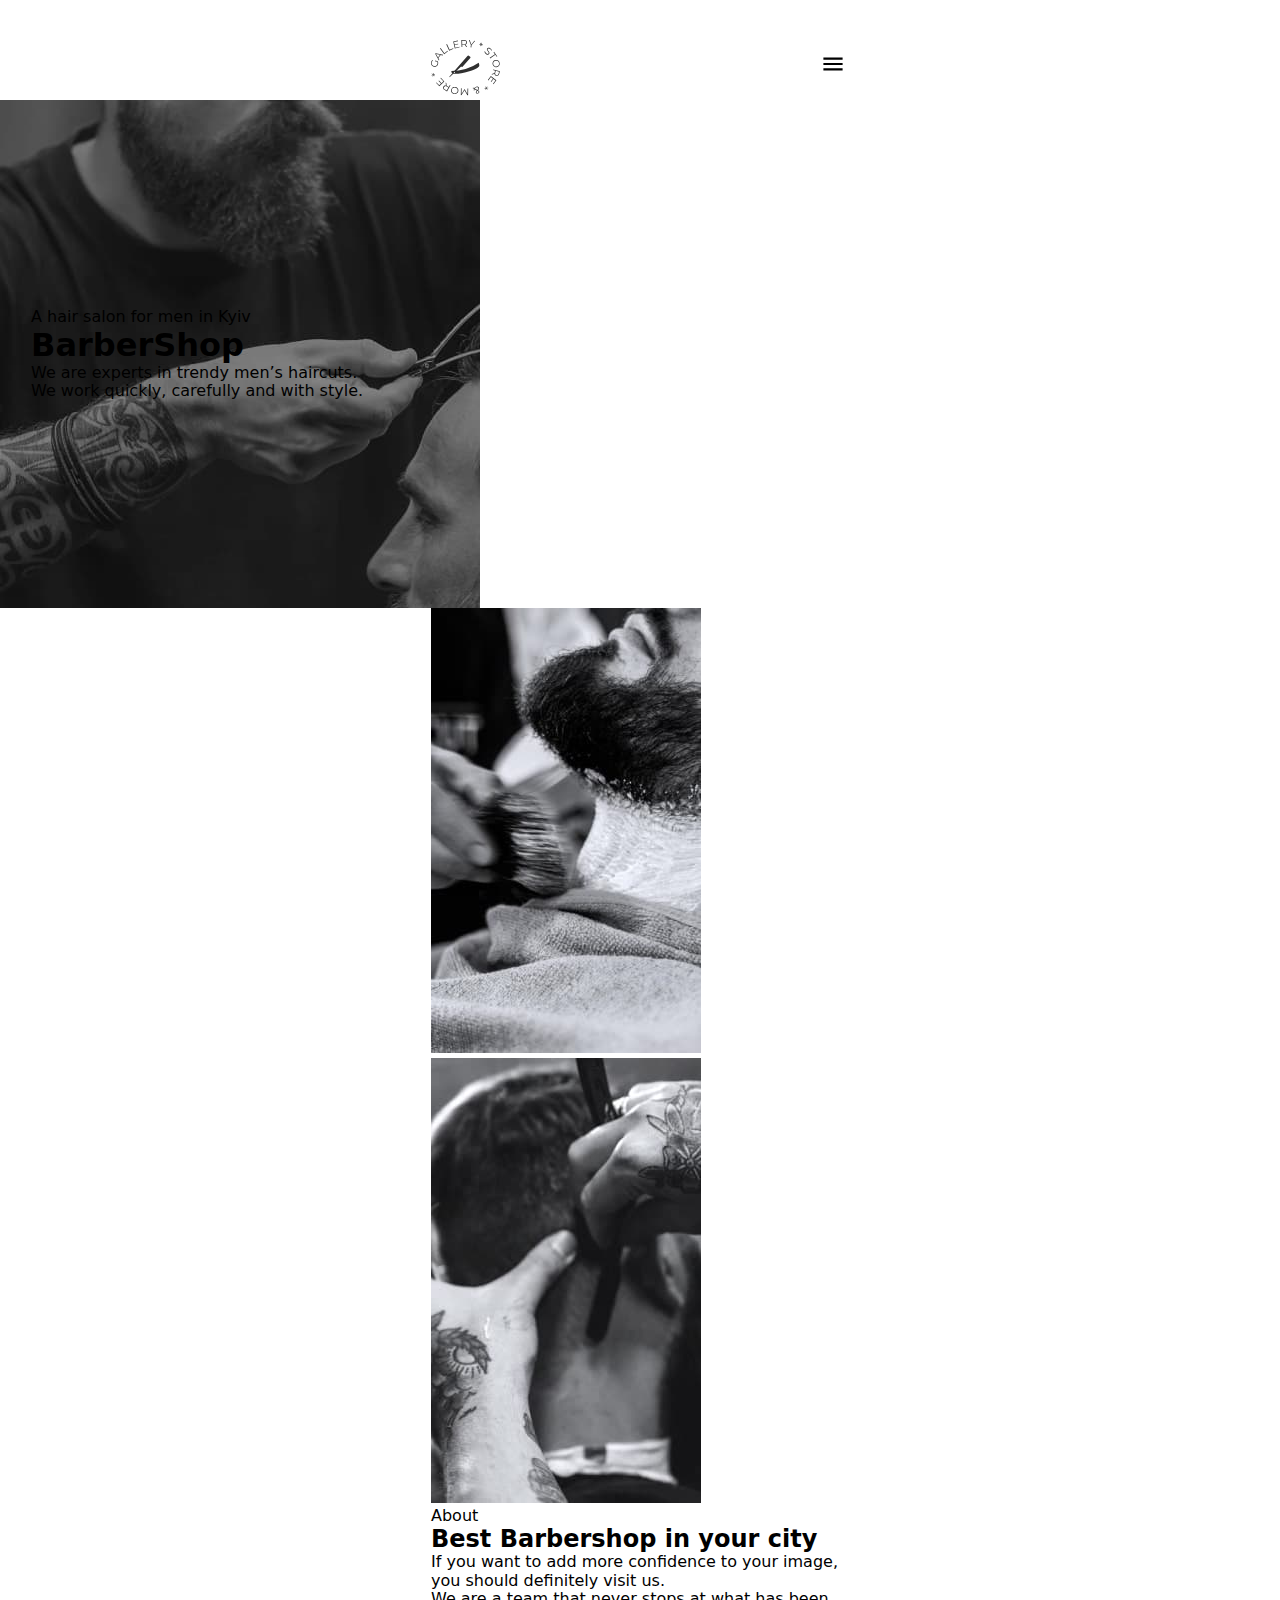
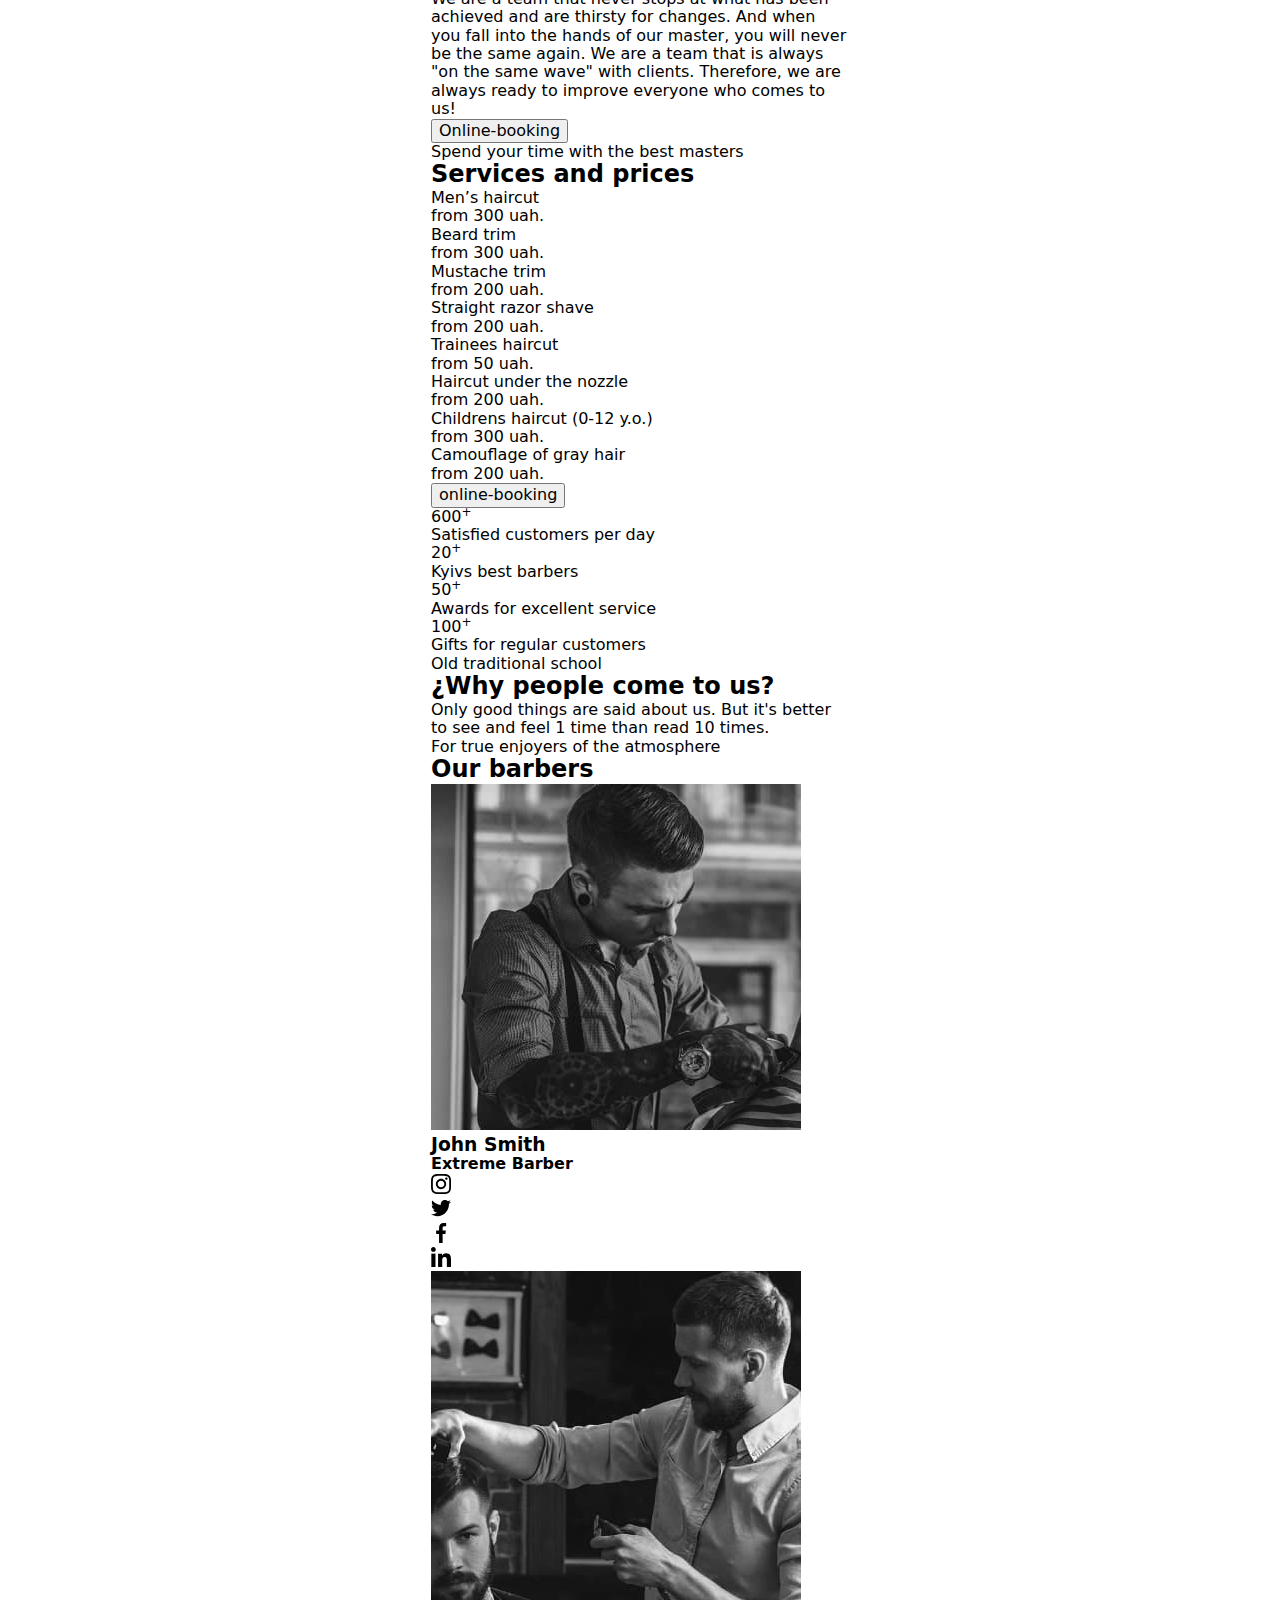
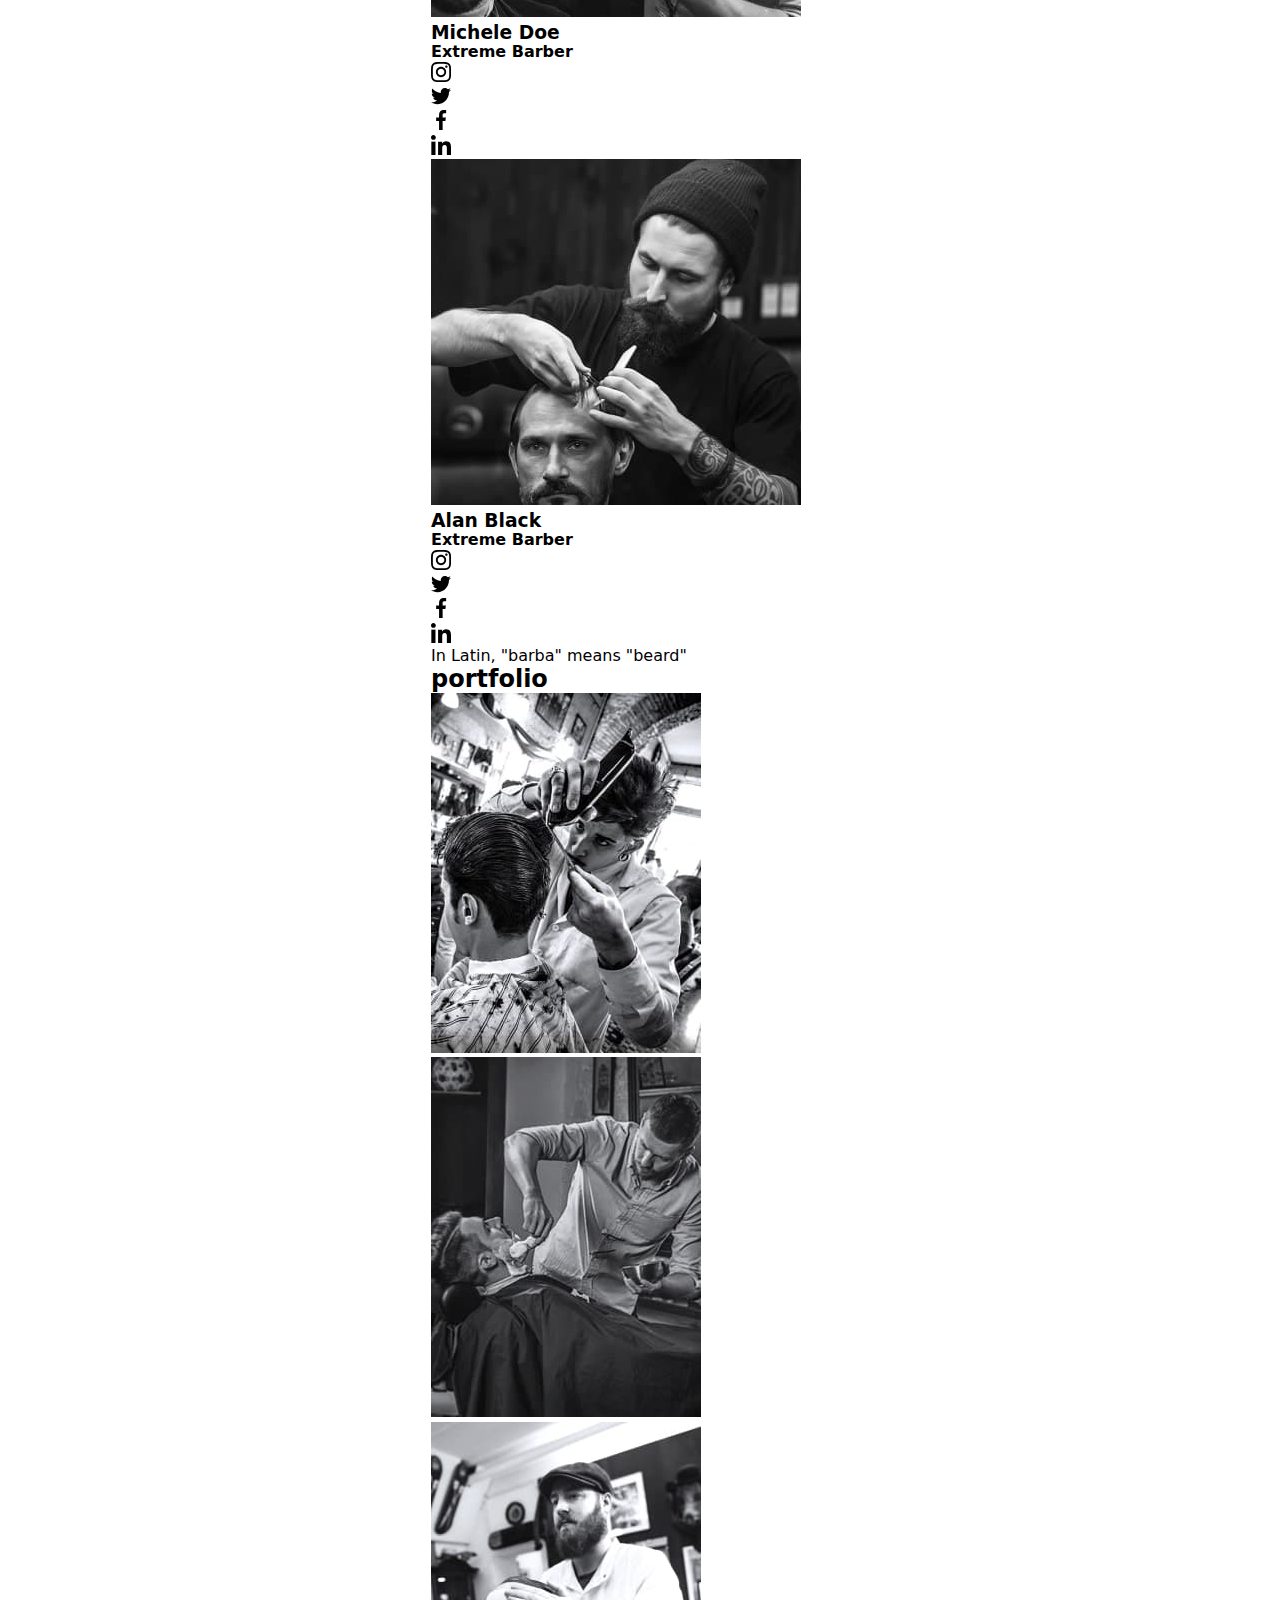
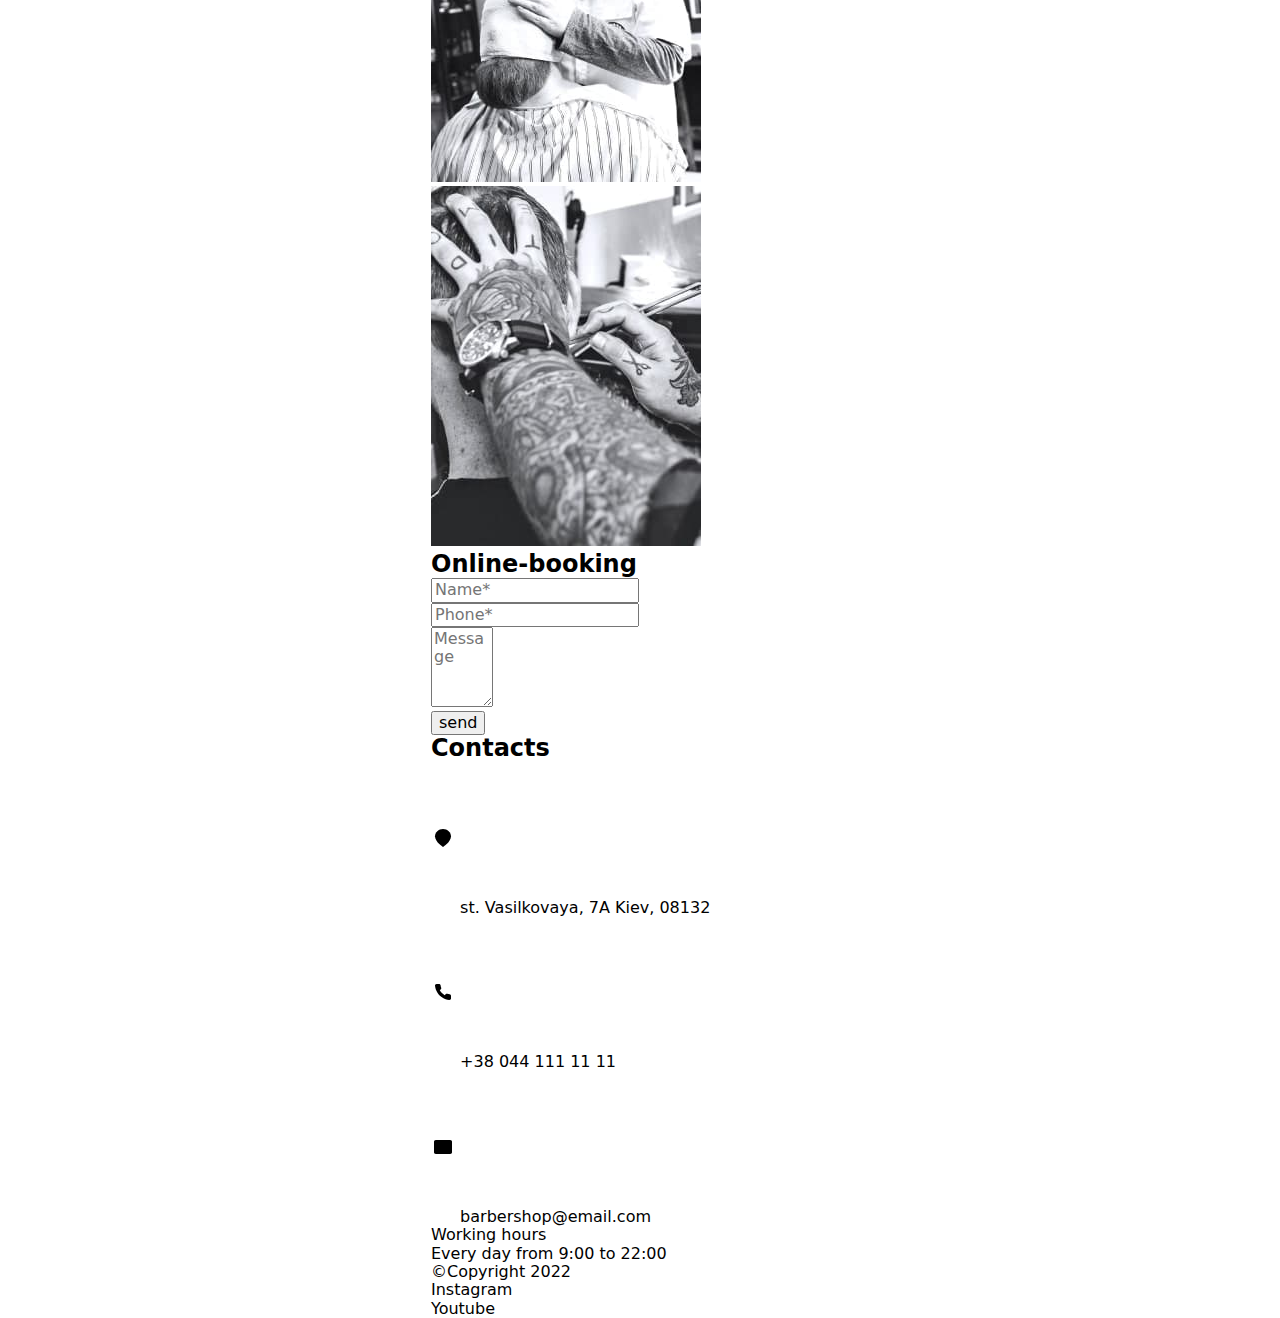
==== commit bf1c046d: "1" ====
--- a/index.html
+++ b/index.html
@@ -23,7 +23,7 @@
         <a href="#" class="header-logo">
           <img src="./images/Logo.svg" alt="logo" />
         </a>
-        <div class="mobile-menu">
+        <div class="mobile-menu" >
           <svg class="mobile-menu-icon" width="32" height="32">
             <use href="./images/icons.svg#mobile-menu"></use>
           </svg>
--- a/css/main.min.css
+++ b/css/main.min.css
@@ -1 +1 @@
-/*! modern-normalize v1.1.0 | MIT License | https://github.com/sindresorhus/modern-normalize */*,::before,::after{-webkit-box-sizing:border-box;box-sizing:border-box}html{line-height:1.15;-webkit-text-size-adjust:100%;-moz-tab-size:4;-o-tab-size:4;tab-size:4}body{margin:0;font-family:system-ui,-apple-system,"Segoe UI",Roboto,Helvetica,Arial,sans-serif,"Apple Color Emoji","Segoe UI Emoji"}hr{height:0;color:inherit}abbr[title]{-webkit-text-decoration:underline dotted;text-decoration:underline dotted}b,strong{font-weight:bolder}code,kbd,samp,pre{font-family:ui-monospace,SFMono-Regular,Consolas,"Liberation Mono",Menlo,monospace;font-size:1em}small{font-size:80%}sub,sup{font-size:75%;line-height:0;position:relative;vertical-align:baseline}sub{bottom:-0.25em}sup{top:-0.5em}table{text-indent:0;border-color:inherit}button,input,optgroup,select,textarea{font-family:inherit;font-size:100%;line-height:1.15;margin:0}button,select{text-transform:none}button,[type=button],[type=reset],[type=submit]{-webkit-appearance:button}::-moz-focus-inner{border-style:none;padding:0}:-moz-focusring{outline:1px dotted ButtonText}:-moz-ui-invalid{box-shadow:none}legend{padding:0}progress{vertical-align:baseline}::-webkit-inner-spin-button,::-webkit-outer-spin-button{height:auto}[type=search]{-webkit-appearance:textfield;outline-offset:-2px}::-webkit-search-decoration{-webkit-appearance:none}::-webkit-file-upload-button{-webkit-appearance:button;font:inherit}summary{display:list-item}a{color:inherit;text-decoration:none;margin:0}p{margin:0}h1,h2,h3,h4,h5,h6{margin-top:0;margin-bottom:0}.container{width:480px;padding-left:31px;padding-right:31px}.header .container{display:-webkit-box;display:-ms-flexbox;display:flex}.mobile-menu{margin-left:auto}.nav{display:none}.contact-list{display:none}/*# sourceMappingURL=main.min.css.map */+/*! modern-normalize v1.1.0 | MIT License | https://github.com/sindresorhus/modern-normalize */*,::before,::after{-webkit-box-sizing:border-box;box-sizing:border-box}html{line-height:1.15;-webkit-text-size-adjust:100%;-moz-tab-size:4;-o-tab-size:4;tab-size:4}body{margin:0;font-family:system-ui,-apple-system,"Segoe UI",Roboto,Helvetica,Arial,sans-serif,"Apple Color Emoji","Segoe UI Emoji"}hr{height:0;color:inherit}abbr[title]{-webkit-text-decoration:underline dotted;text-decoration:underline dotted}b,strong{font-weight:bolder}code,kbd,samp,pre{font-family:ui-monospace,SFMono-Regular,Consolas,"Liberation Mono",Menlo,monospace;font-size:1em}small{font-size:80%}sub,sup{font-size:75%;line-height:0;position:relative;vertical-align:baseline}sub{bottom:-0.25em}sup{top:-0.5em}table{text-indent:0;border-color:inherit}button,input,optgroup,select,textarea{font-family:inherit;font-size:100%;line-height:1.15;margin:0}button,select{text-transform:none}button,[type=button],[type=reset],[type=submit]{-webkit-appearance:button}::-moz-focus-inner{border-style:none;padding:0}:-moz-focusring{outline:1px dotted ButtonText}:-moz-ui-invalid{box-shadow:none}legend{padding:0}progress{vertical-align:baseline}::-webkit-inner-spin-button,::-webkit-outer-spin-button{height:auto}[type=search]{-webkit-appearance:textfield;outline-offset:-2px}::-webkit-search-decoration{-webkit-appearance:none}::-webkit-file-upload-button{-webkit-appearance:button;font:inherit}summary{display:list-item}a{color:inherit;text-decoration:none;margin:0}p{margin:0}h1,h2,h3,h4,h5,h6{margin-top:0;margin-bottom:0}.container{width:480px;padding-left:31px;padding-right:31px;margin:0 auto}.list{list-style:none;padding:0;margin:0}.link{text-decoration:none}.header .container{display:-webkit-box;display:-ms-flexbox;display:flex;background-color:initial}.header-logo{padding-top:40px}.mobile-menu{padding-top:48px;margin-left:auto}.nav{display:none}.contact-list{display:none}.hero{background-image:url(/images/mobile/hero_bd_480.jpg);background-repeat:no-repeat;background-size:cover;max-width:480px}.hero-social{display:none}.hero-description{padding:208px 0}/*# sourceMappingURL=main.min.css.map */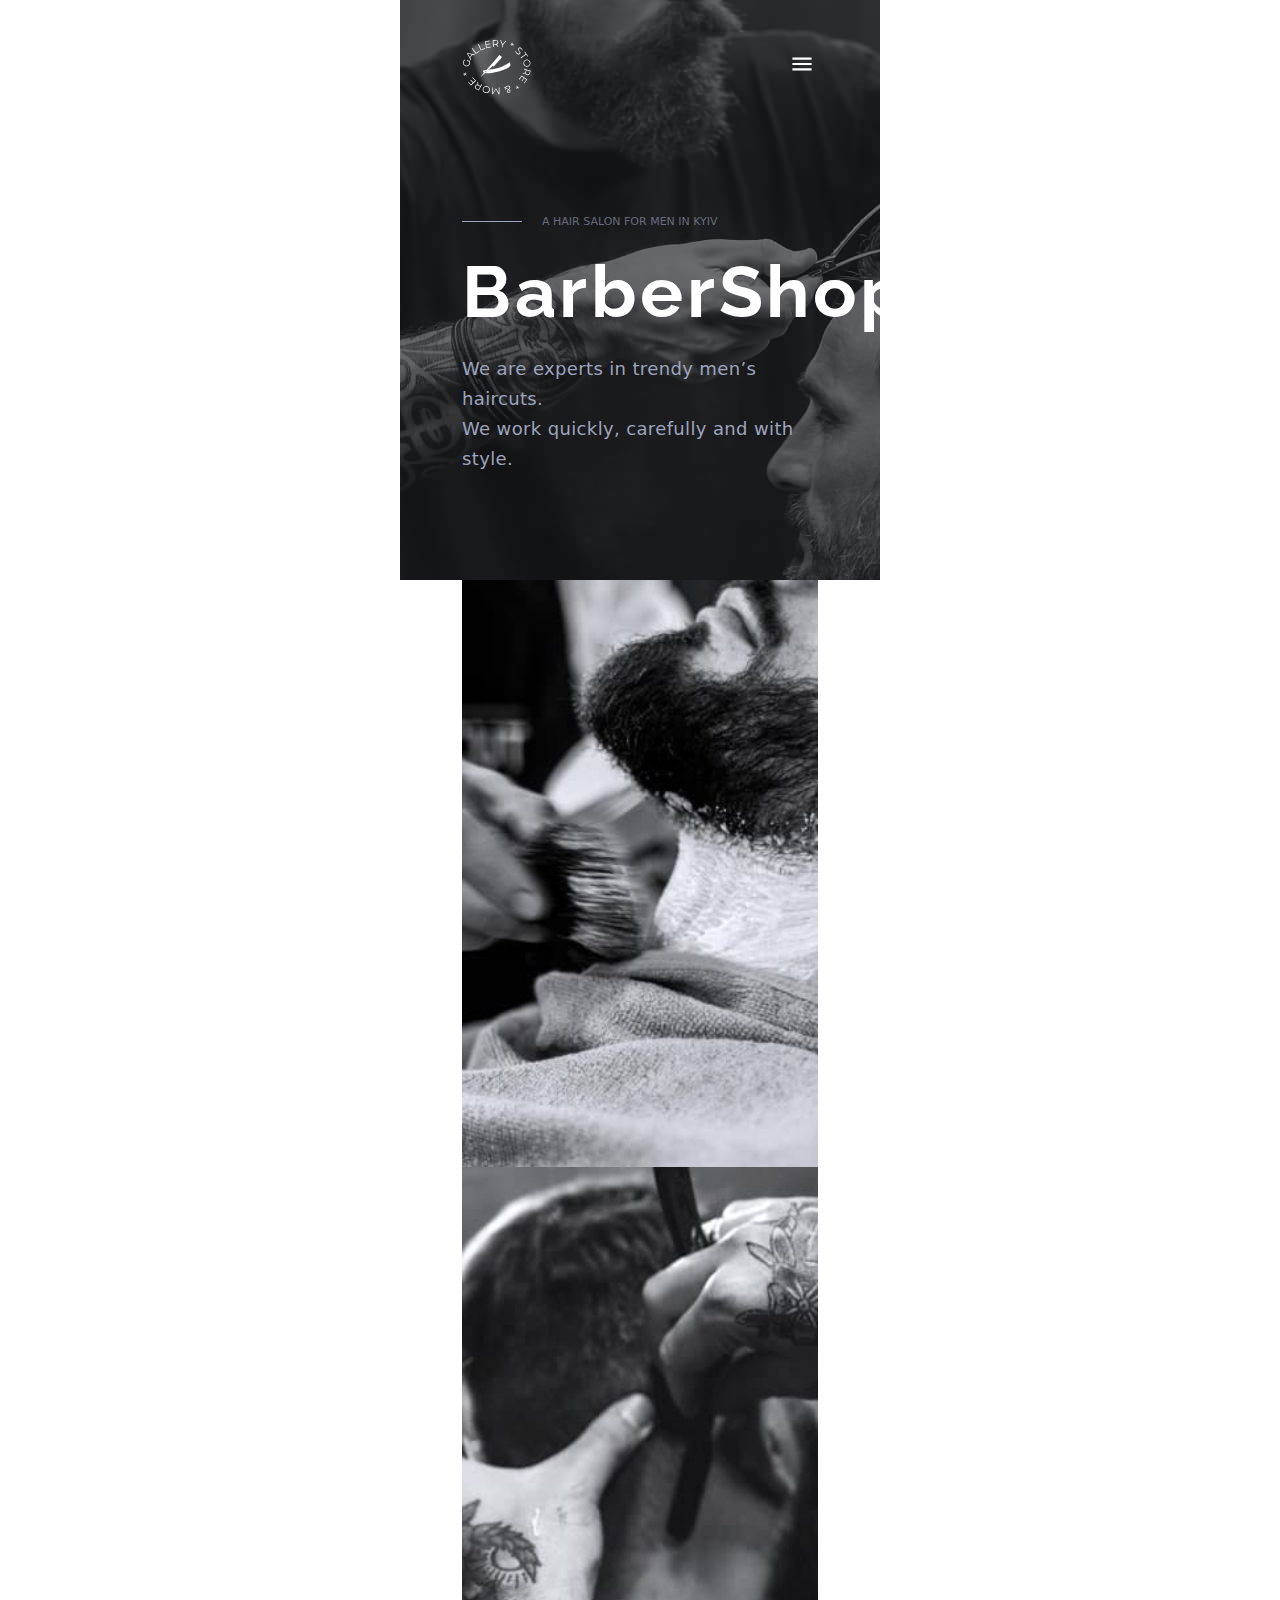
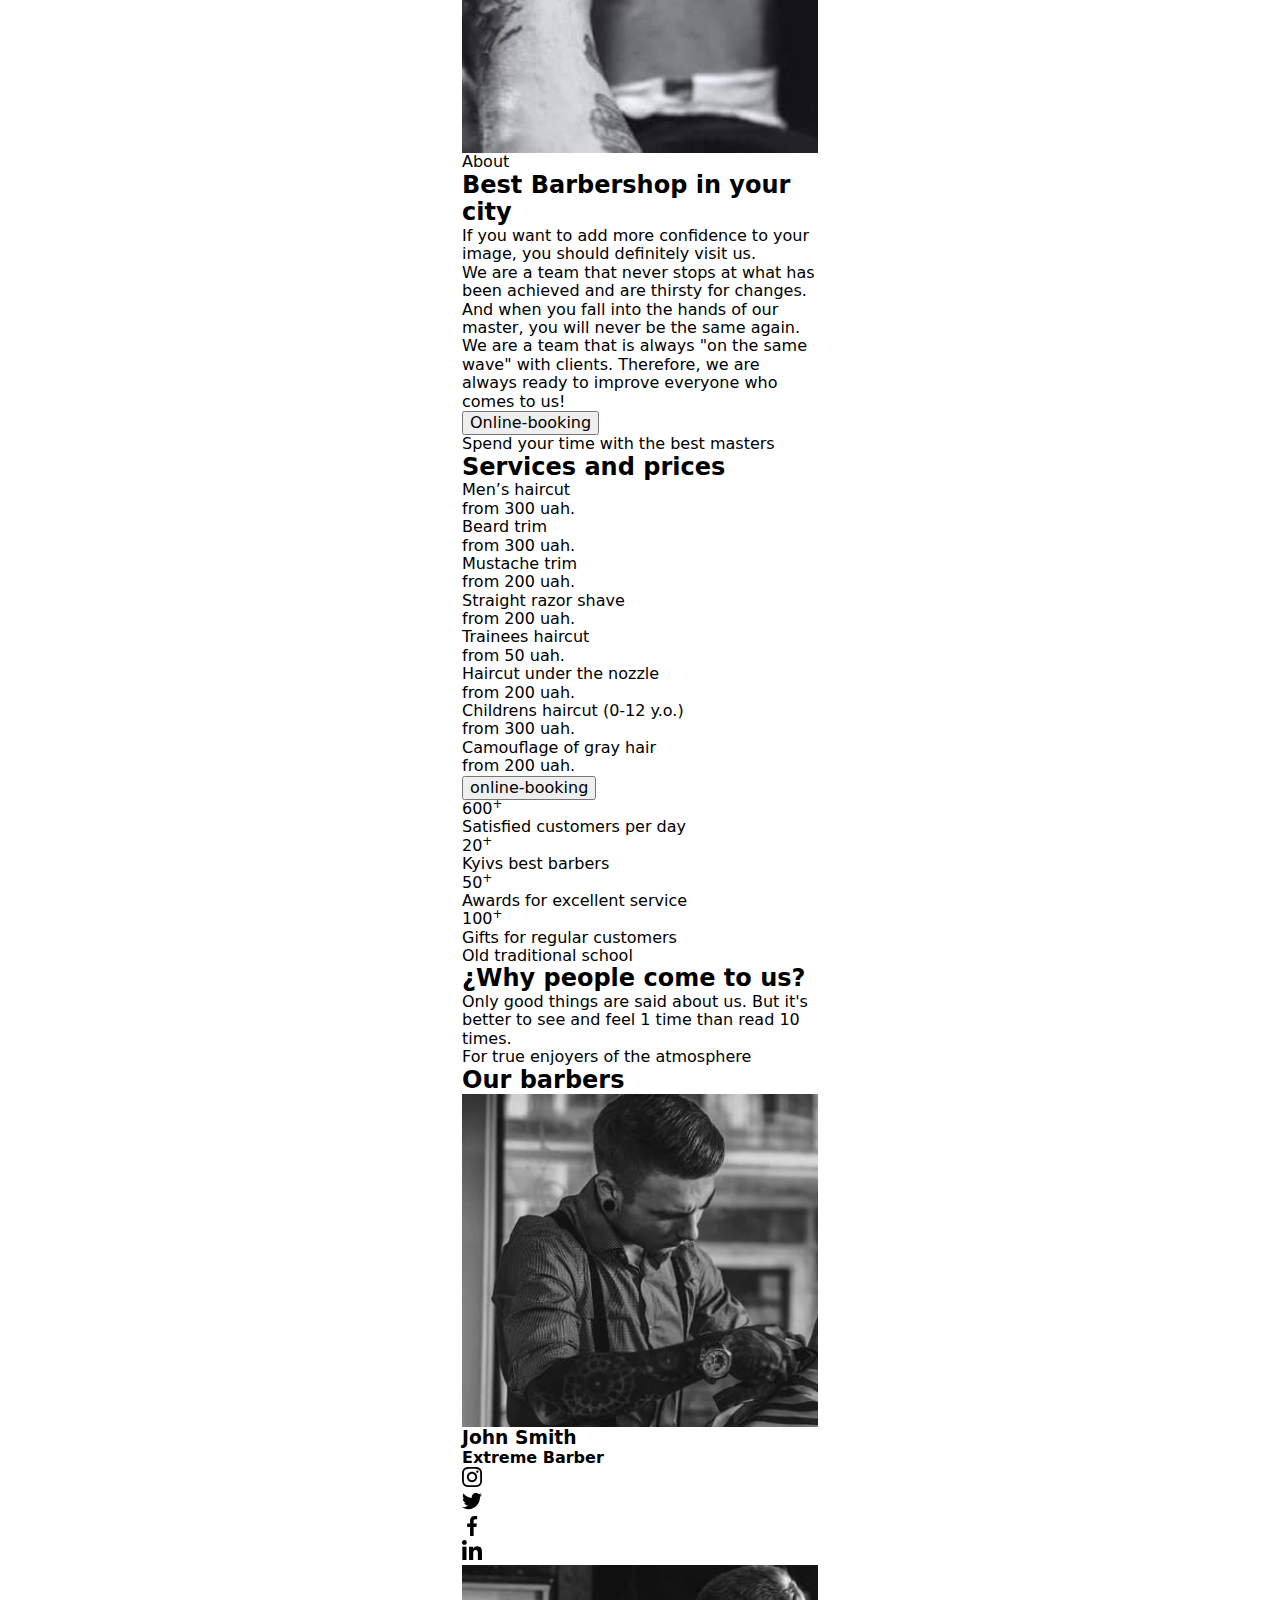
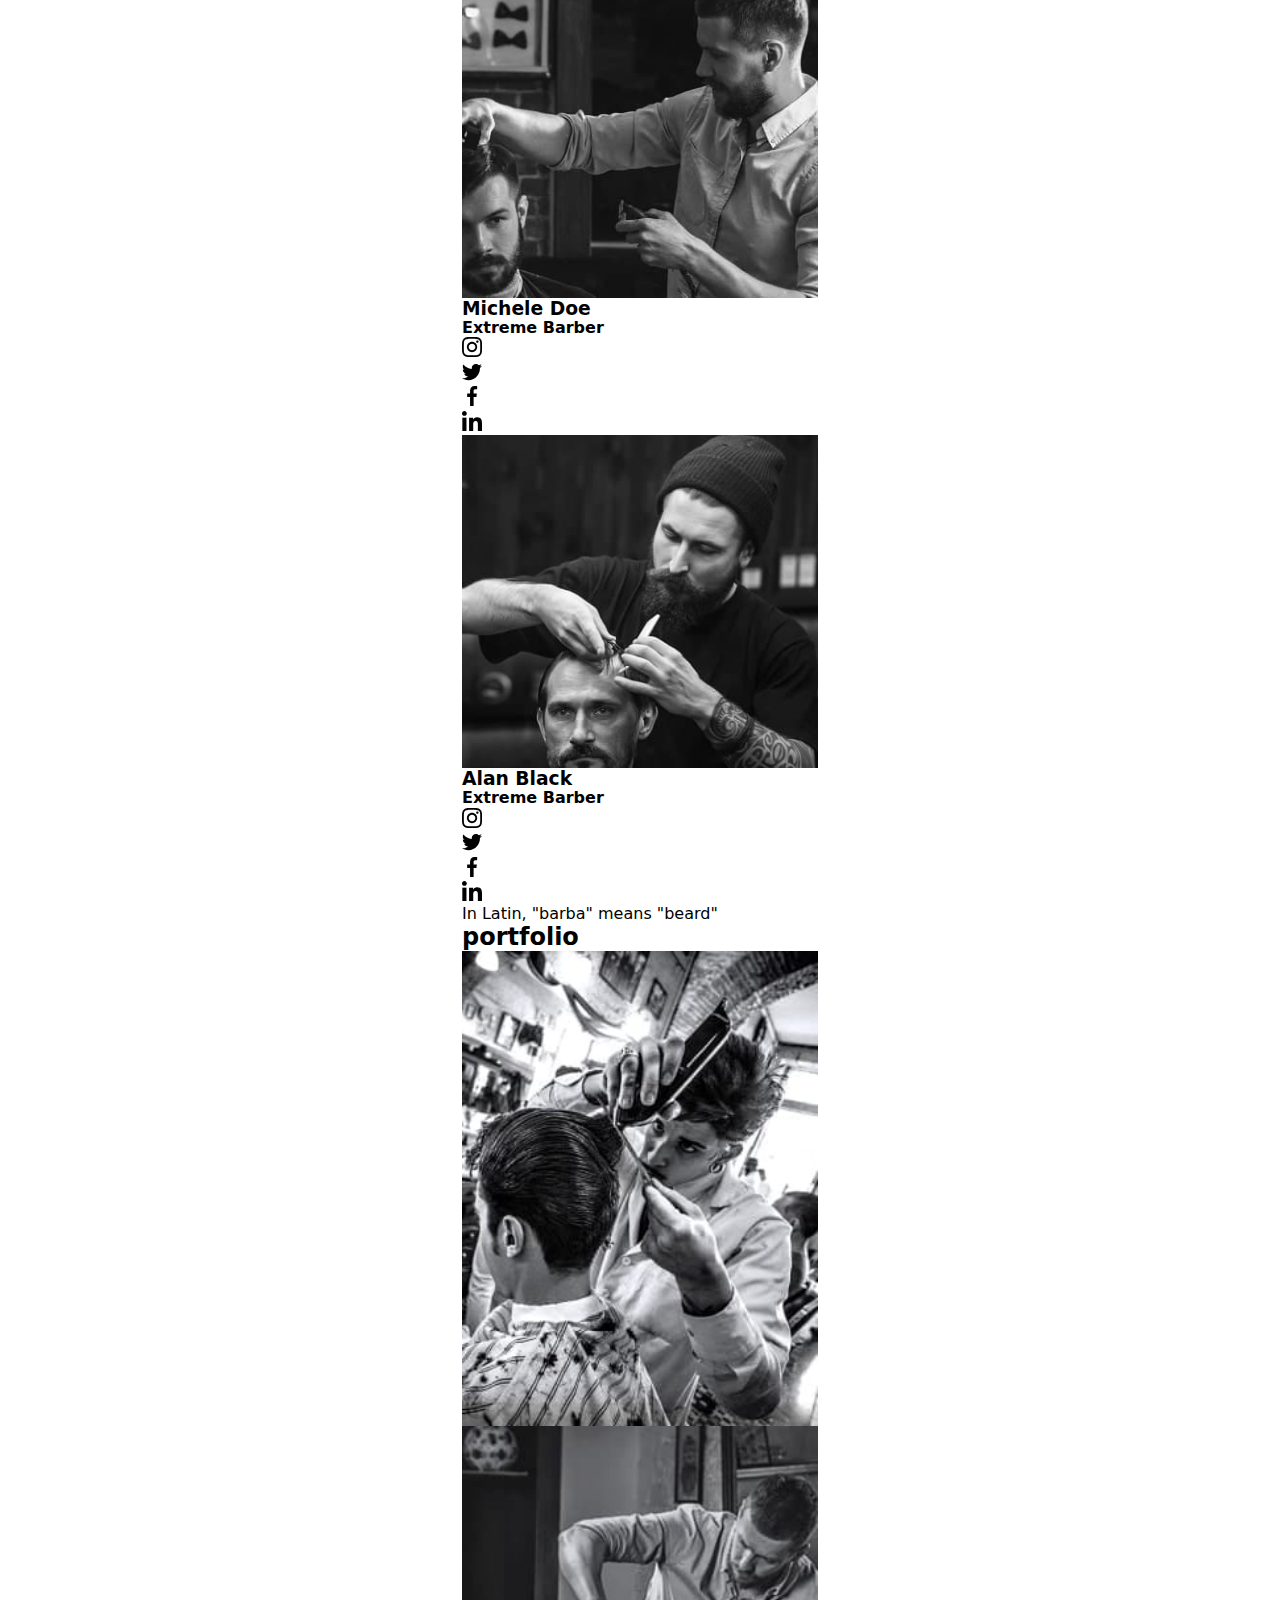
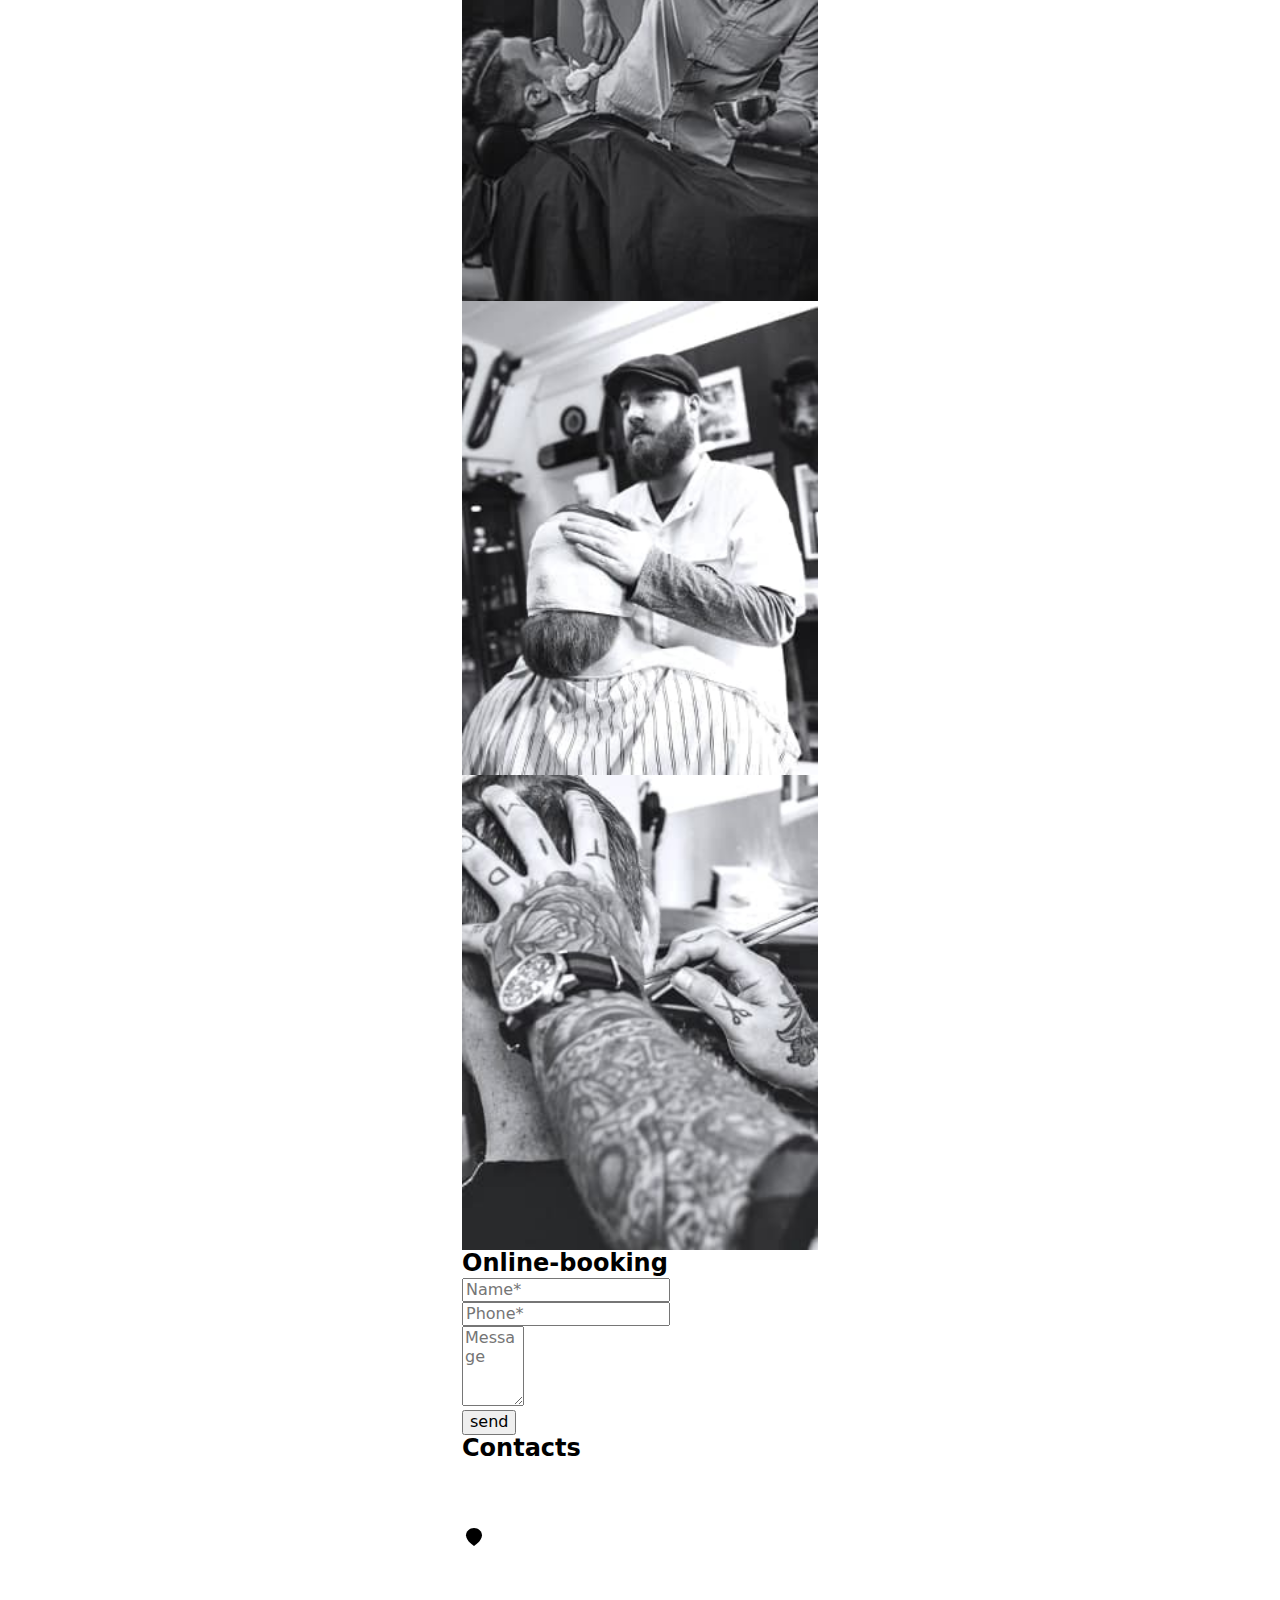
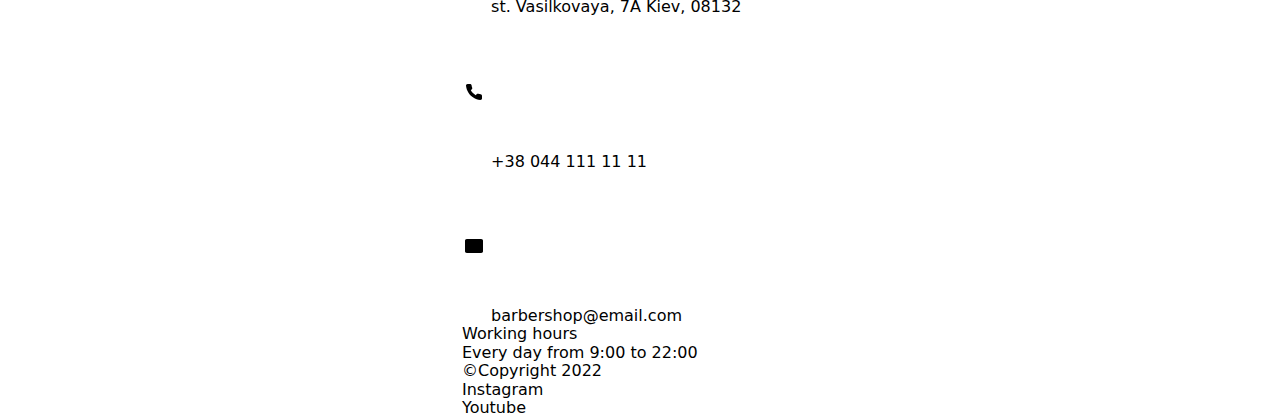
==== commit f0404b8c: "1" ====
--- a/index.html
+++ b/index.html
@@ -21,7 +21,9 @@
     <header class="header">
       <div class="container">
         <a href="#" class="header-logo">
-          <img src="./images/Logo.svg" alt="logo" />
+          <svg width="69" height="55">
+            <use href="./images/icons.svg#Logo"></use>
+          </svg>
         </a>
         <div class="mobile-menu" >
           <svg class="mobile-menu-icon" width="32" height="32">
--- a/css/main.min.css
+++ b/css/main.min.css
@@ -1 +1 @@
-/*! modern-normalize v1.1.0 | MIT License | https://github.com/sindresorhus/modern-normalize */*,::before,::after{-webkit-box-sizing:border-box;box-sizing:border-box}html{line-height:1.15;-webkit-text-size-adjust:100%;-moz-tab-size:4;-o-tab-size:4;tab-size:4}body{margin:0;font-family:system-ui,-apple-system,"Segoe UI",Roboto,Helvetica,Arial,sans-serif,"Apple Color Emoji","Segoe UI Emoji"}hr{height:0;color:inherit}abbr[title]{-webkit-text-decoration:underline dotted;text-decoration:underline dotted}b,strong{font-weight:bolder}code,kbd,samp,pre{font-family:ui-monospace,SFMono-Regular,Consolas,"Liberation Mono",Menlo,monospace;font-size:1em}small{font-size:80%}sub,sup{font-size:75%;line-height:0;position:relative;vertical-align:baseline}sub{bottom:-0.25em}sup{top:-0.5em}table{text-indent:0;border-color:inherit}button,input,optgroup,select,textarea{font-family:inherit;font-size:100%;line-height:1.15;margin:0}button,select{text-transform:none}button,[type=button],[type=reset],[type=submit]{-webkit-appearance:button}::-moz-focus-inner{border-style:none;padding:0}:-moz-focusring{outline:1px dotted ButtonText}:-moz-ui-invalid{box-shadow:none}legend{padding:0}progress{vertical-align:baseline}::-webkit-inner-spin-button,::-webkit-outer-spin-button{height:auto}[type=search]{-webkit-appearance:textfield;outline-offset:-2px}::-webkit-search-decoration{-webkit-appearance:none}::-webkit-file-upload-button{-webkit-appearance:button;font:inherit}summary{display:list-item}a{color:inherit;text-decoration:none;margin:0}p{margin:0}h1,h2,h3,h4,h5,h6{margin-top:0;margin-bottom:0}.container{width:480px;padding-left:31px;padding-right:31px;margin:0 auto}.list{list-style:none;padding:0;margin:0}.link{text-decoration:none}.header .container{display:-webkit-box;display:-ms-flexbox;display:flex;background-color:initial}.header-logo{padding-top:40px}.mobile-menu{padding-top:48px;margin-left:auto}.nav{display:none}.contact-list{display:none}.hero{background-image:url(/images/mobile/hero_bd_480.jpg);background-repeat:no-repeat;background-size:cover;max-width:480px}.hero-social{display:none}.hero-description{padding:208px 0}/*# sourceMappingURL=main.min.css.map */+/*! modern-normalize v1.1.0 | MIT License | https://github.com/sindresorhus/modern-normalize */*,::before,::after{-webkit-box-sizing:border-box;box-sizing:border-box}html{line-height:1.15;-webkit-text-size-adjust:100%;-moz-tab-size:4;-o-tab-size:4;tab-size:4}body{margin:0;font-family:system-ui,-apple-system,"Segoe UI",Roboto,Helvetica,Arial,sans-serif,"Apple Color Emoji","Segoe UI Emoji"}hr{height:0;color:inherit}abbr[title]{-webkit-text-decoration:underline dotted;text-decoration:underline dotted}b,strong{font-weight:bolder}code,kbd,samp,pre{font-family:ui-monospace,SFMono-Regular,Consolas,"Liberation Mono",Menlo,monospace;font-size:1em}small{font-size:80%}sub,sup{font-size:75%;line-height:0;position:relative;vertical-align:baseline}sub{bottom:-0.25em}sup{top:-0.5em}table{text-indent:0;border-color:inherit}button,input,optgroup,select,textarea{font-family:inherit;font-size:100%;line-height:1.15;margin:0}button,select{text-transform:none}button,[type=button],[type=reset],[type=submit]{-webkit-appearance:button}::-moz-focus-inner{border-style:none;padding:0}:-moz-focusring{outline:1px dotted ButtonText}:-moz-ui-invalid{box-shadow:none}legend{padding:0}progress{vertical-align:baseline}::-webkit-inner-spin-button,::-webkit-outer-spin-button{height:auto}[type=search]{-webkit-appearance:textfield;outline-offset:-2px}::-webkit-search-decoration{-webkit-appearance:none}::-webkit-file-upload-button{-webkit-appearance:button;font:inherit}summary{display:list-item}a{color:inherit;text-decoration:none;margin:0}p{margin:0}h1,h2,h3,h4,h5,h6{margin-top:0;margin-bottom:0}.container{width:418px;padding-left:31px;padding-right:31px;margin:0 auto}.list{list-style:none;padding:0;margin:0}.link{text-decoration:none}img{display:block;width:100%;height:auto}.header{position:absolute;left:50%;-webkit-transform:translate(-50%);transform:translate(-50%)}.header .container{display:-webkit-box;display:-ms-flexbox;display:flex;background-color:initial}.header-logo{fill:#fff;padding-top:40px}.mobile-menu{padding-top:48px;margin-left:auto;fill:#fff}.nav,.contact-list{display:none}.hero{height:580px;width:480px;margin:0 auto;background-color:#2d2c2c;background-image:-webkit-gradient(linear, left top, left bottom, from(rgba(25, 28, 38, 0.2)), to(rgba(25, 28, 38, 0.2))),url(../images/mobile/hero_bd_480.jpg);background-image:linear-gradient(rgba(25, 28, 38, 0.2), rgba(25, 28, 38, 0.2)),url(../images/mobile/hero_bd_480.jpg);background-repeat:no-repeat;background-size:cover}.hero-description .hero-subtitle{display:-webkit-inline-box;display:-ms-inline-flexbox;display:inline-flex;-webkit-box-align:center;-ms-flex-align:center;align-items:center;margin-bottom:20px;font-size:11px;line-height:15px;text-transform:uppercase;color:rgba(157,164,189,.6)}.hero-description .hero-title{width:470px;margin-bottom:20px;font-family:"Raleway";font-style:normal;font-weight:700;font-size:72px;line-height:85px;letter-spacing:.05em;color:#fff}.hero-description .hero-text{font-weight:400;font-size:18px;line-height:30px;letter-spacing:.02em;color:#9da4bd}.hero-subtitle::before{content:" ";background-color:#9da4bd;height:1px;width:60px;margin-right:20px}.hero-social{display:none}.hero-description{padding:208px 0}/*# sourceMappingURL=main.min.css.map */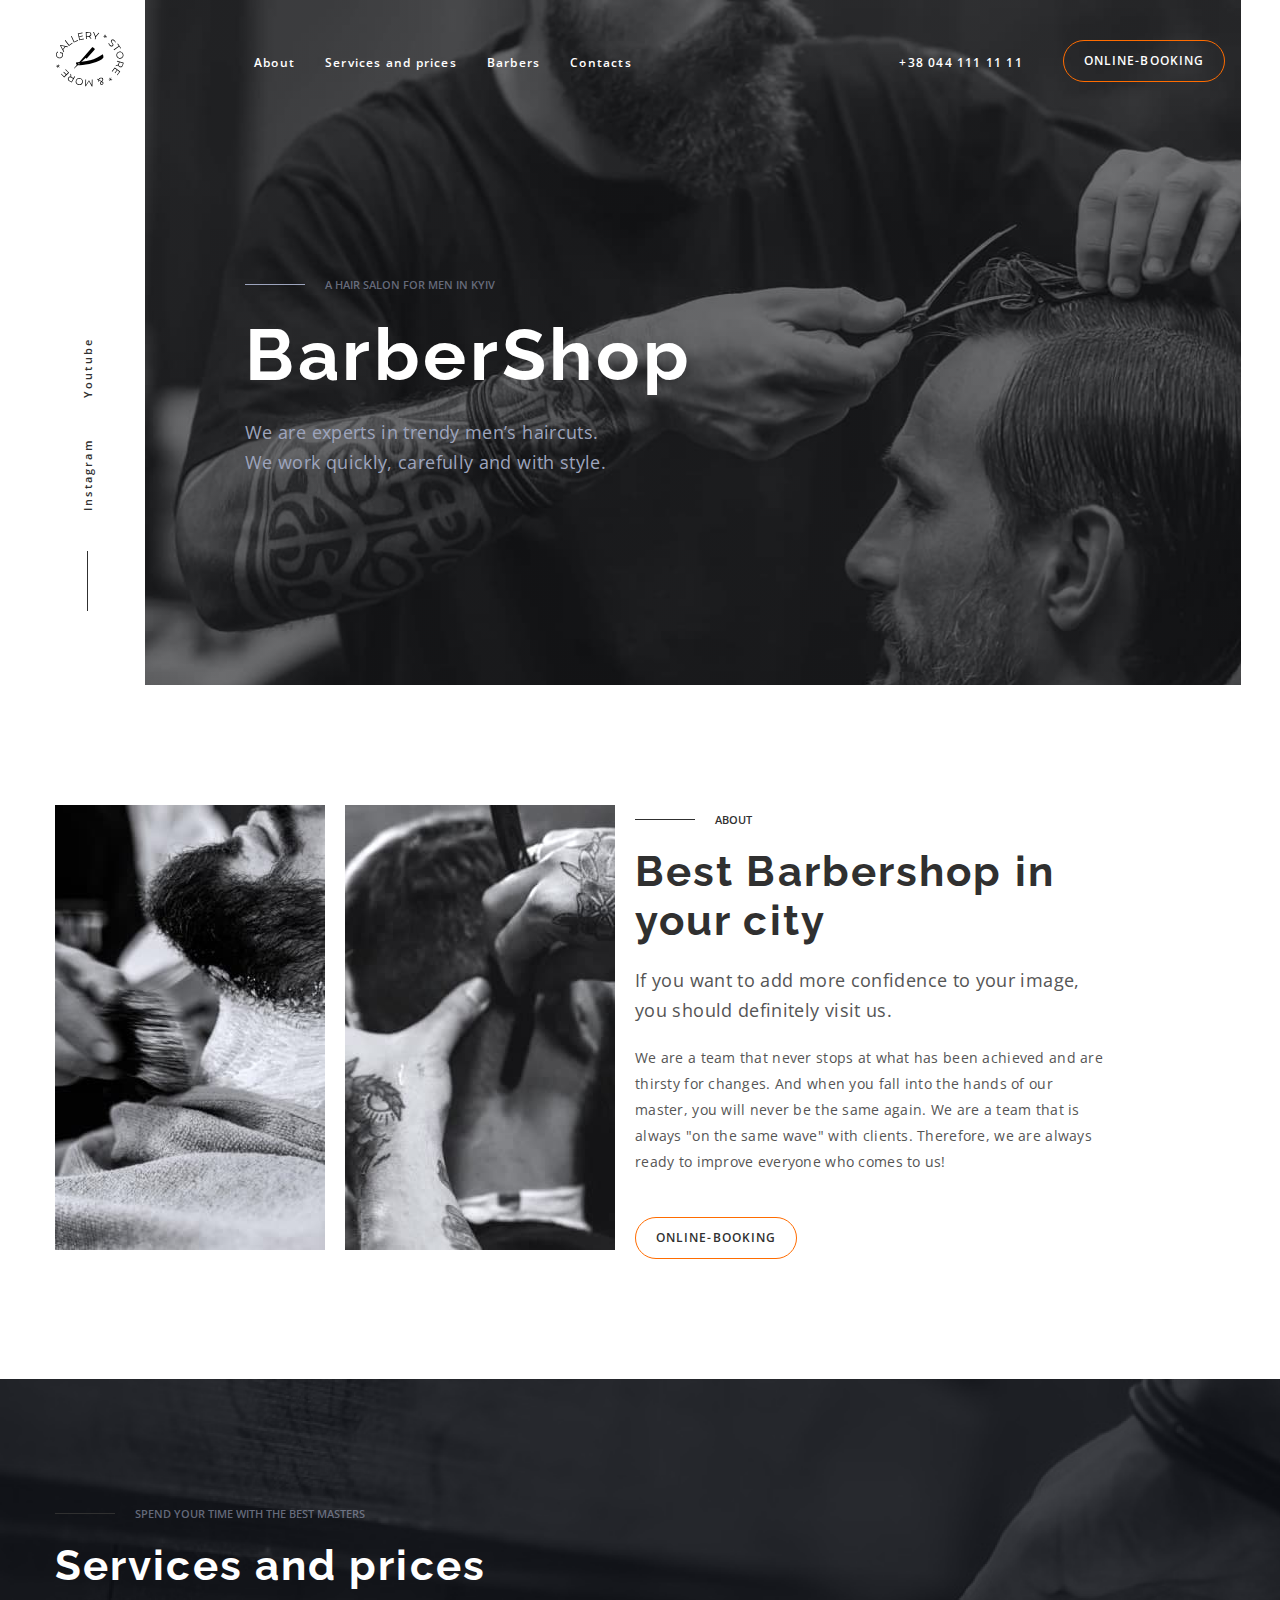
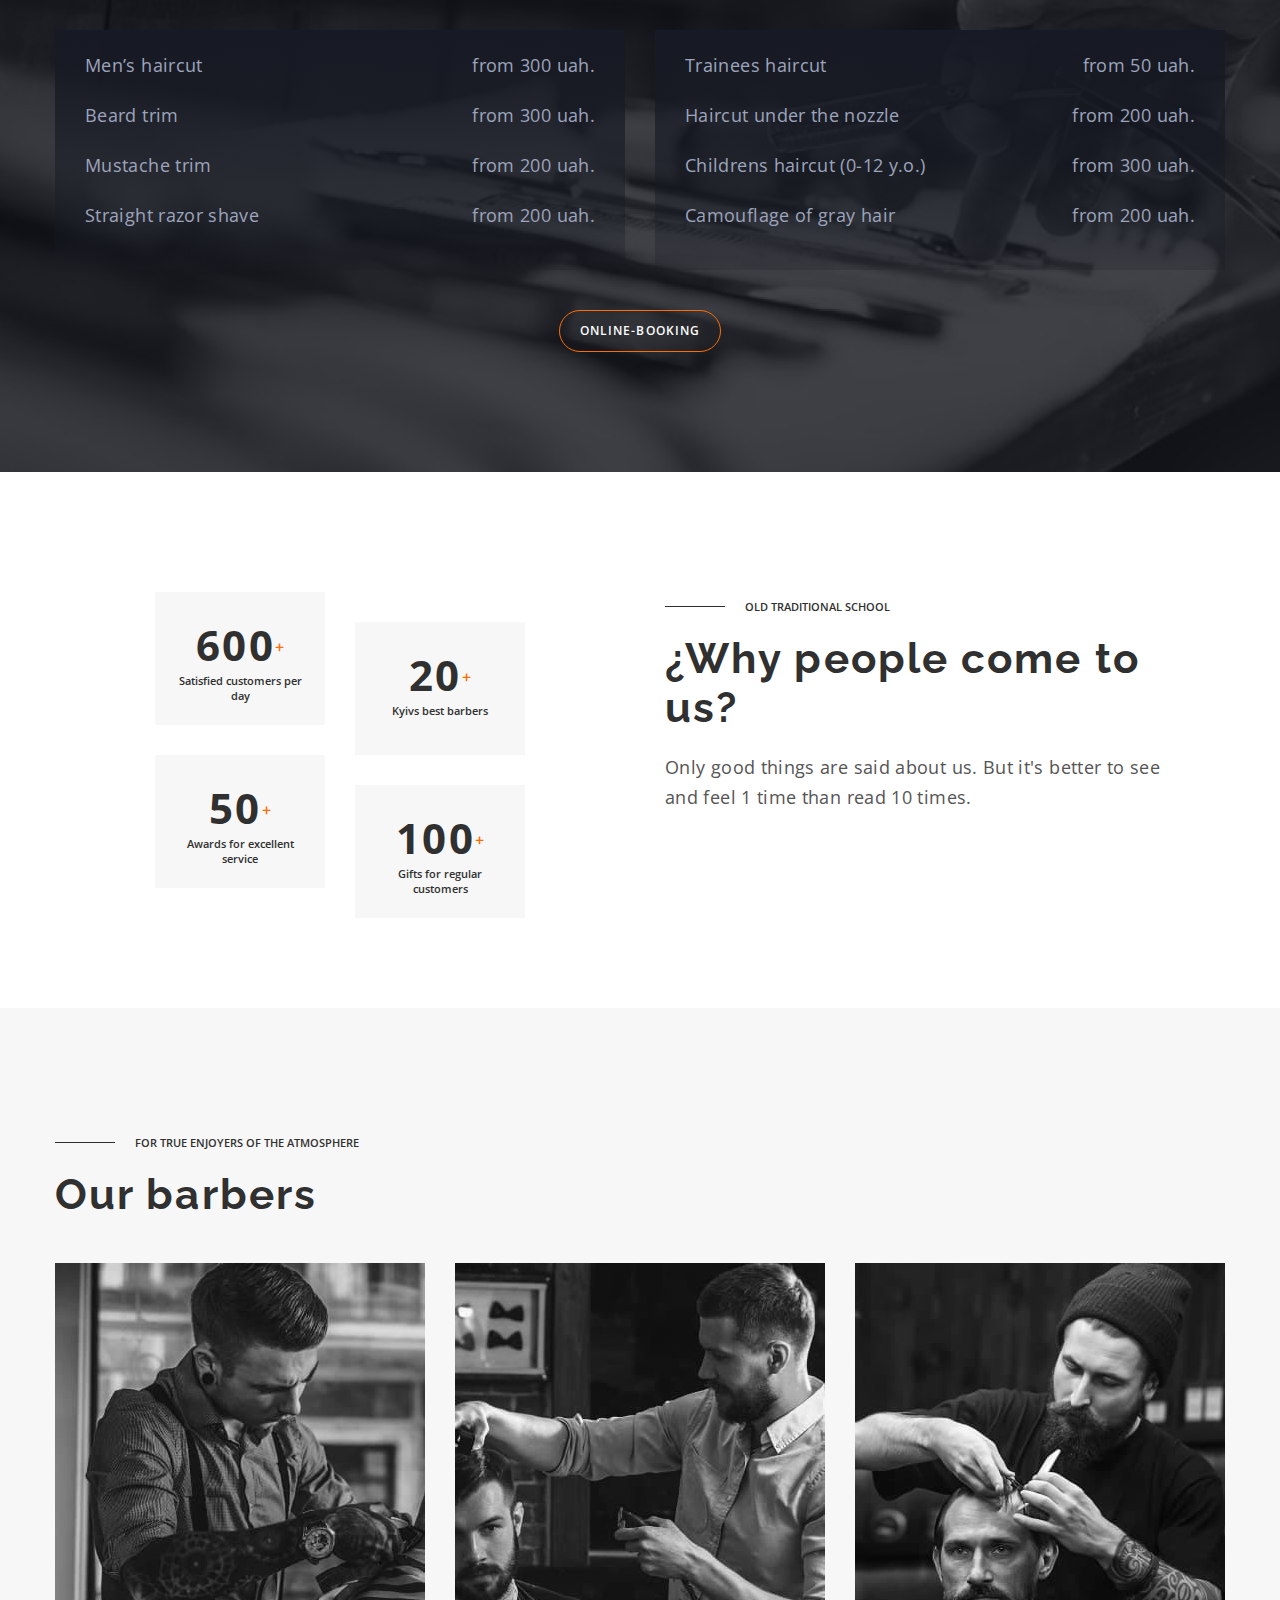
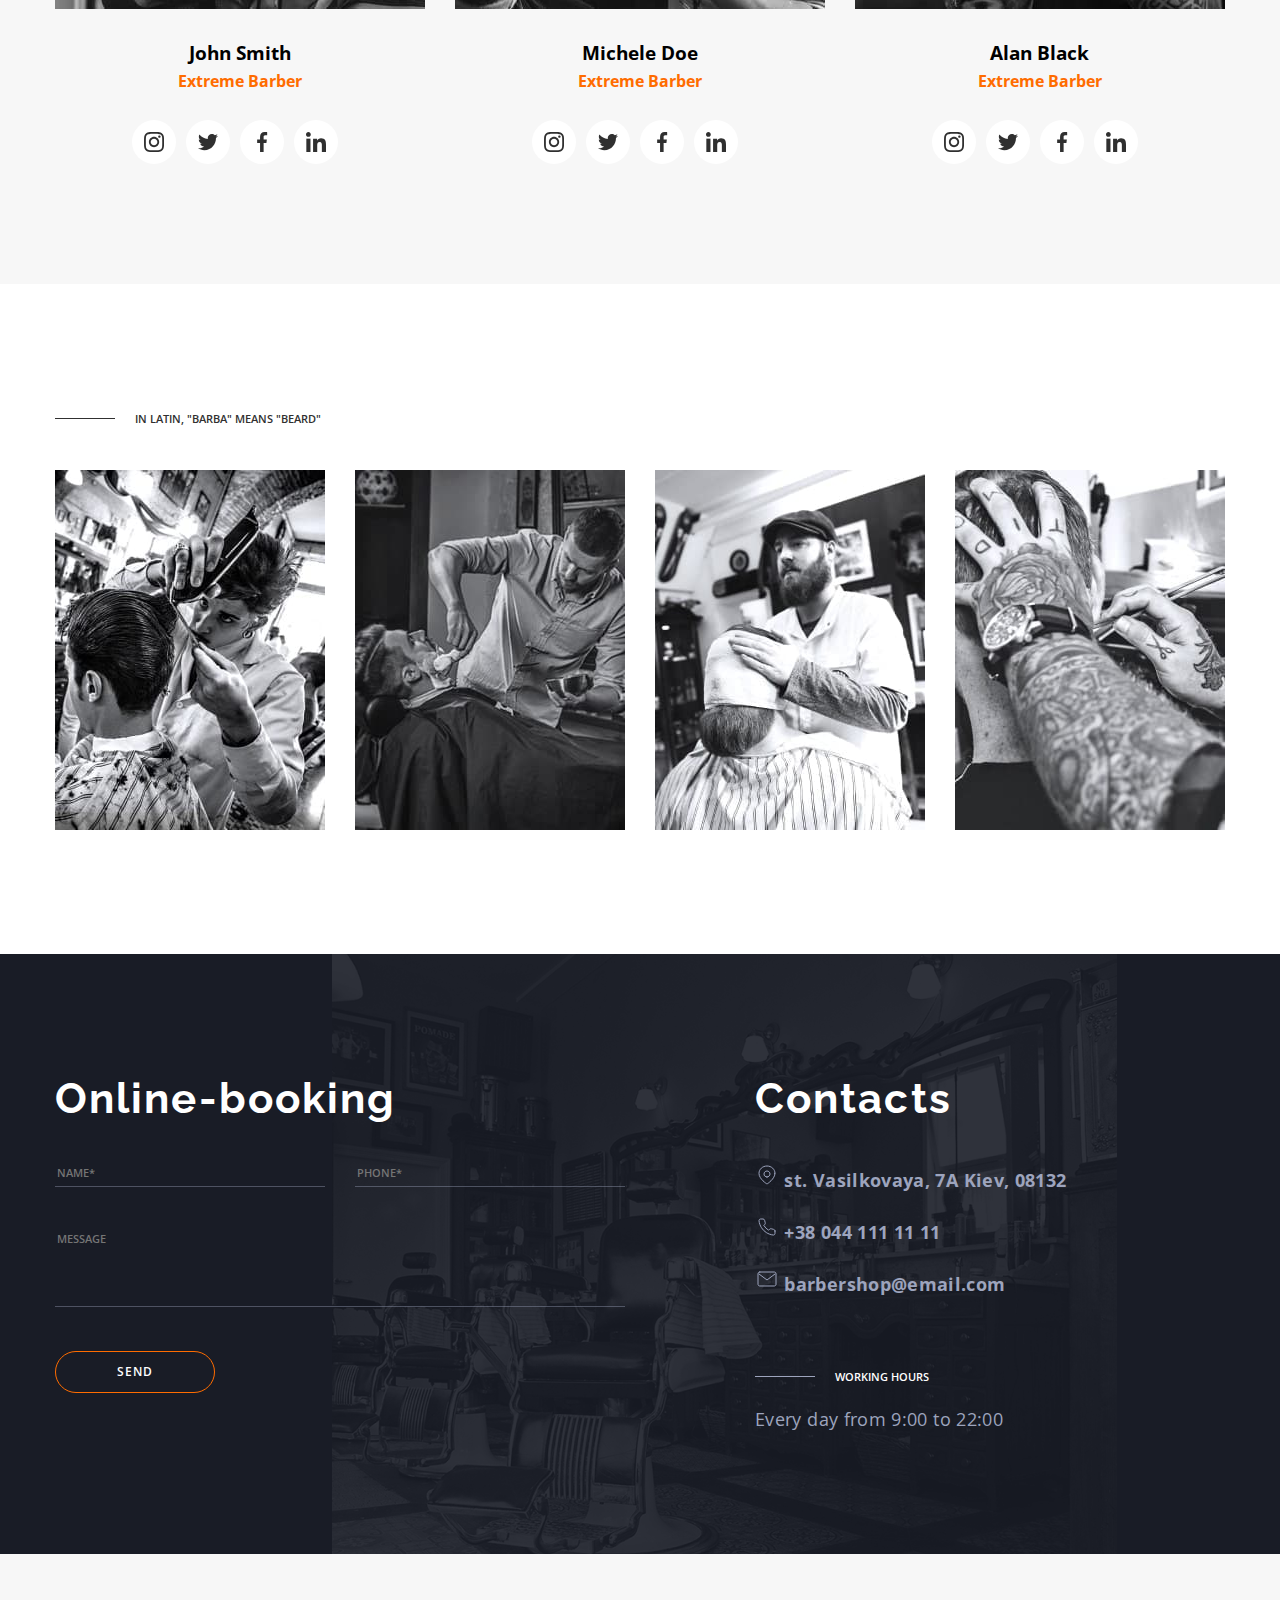
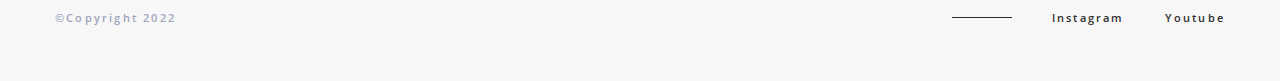
==== commit 597d2ff7: "1" ====
--- a/index.html
+++ b/index.html
@@ -13,7 +13,8 @@
       rel="stylesheet"
     />
     <link rel="stylesheet" href="https://cdnjs.cloudflare.com/ajax/libs/modern-normalize/1.1.0/modern-normalize.css" />
-    <link rel="stylesheet" href="./css/main.min.css" />
+    <link rel="stylesheet" href="./css/common.css" />
+    <link rel="stylesheet" href="./css/styles.css" />
   </head>
   <body>
     <!-- Шапка сайту -->
@@ -25,11 +26,6 @@
             <use href="./images/icons.svg#Logo"></use>
           </svg>
         </a>
-        <div class="mobile-menu" >
-          <svg class="mobile-menu-icon" width="32" height="32">
-            <use href="./images/icons.svg#mobile-menu"></use>
-          </svg>
-        </div>
         <nav class="nav">
           <ul class="nav-list list">
             <li class="item"><a class="link" href="#">About</a></li>
@@ -378,17 +374,8 @@
       </div>
     </footer>
 
-    <!-- Модальне вікно -->
-
-    <!-- <div class="modal-backdrop is_hidden" data-modal>
-      <div class="modal">
-        <div class="close-icon" data-modal-close>X</div>
-
-      </div>
-    </div> -->
-
-    <script src="./js/modal.js"></script>
-    <script src="./js/menu.js"></script>
+    <!-- <script src="./js/modal.js"></script>
+    <script src="./js/menu.js"></script> -->
 
   </body>
 </html>
--- a/css/common.css
+++ b/css/common.css
@@ -0,0 +1,116 @@
+a {
+  color: inherit;
+  text-decoration: none;
+  margin: 0;
+}
+
+p {
+  margin: 0;
+}
+
+h1,
+h2,
+h3,
+h4,
+h5,
+h6 {
+  margin-top: 0;
+  margin-bottom: 0;
+}
+
+:focus,
+:active {
+  outline: none;
+}
+
+.visually-hidden {
+  position: absolute;
+  white-space: nowrap;
+  width: 1px;
+  height: 1px;
+  overflow: hidden;
+  border: 0;
+  padding: 0;
+  clip: rect(0 0 0 0);
+  clip-path: inset(50%);
+  margin: -1px;
+}
+
+body {
+  background-color: #ffffff;
+  position: relative;
+  font-family: "Open Sans", sans-serif;
+  font-weight: 600;
+  font-style: normal;
+}
+
+.list {
+  list-style: none;
+  padding: 0;
+  margin: 0;
+}
+
+.link {
+  text-decoration: none;
+}
+
+.container {
+  max-width: 1200px;
+  padding: 0 15px;
+  margin: 0 auto;
+}
+
+.button {
+  display: inline-block;
+  padding: 12px 20px;
+  border: 1px solid #ff6c00;
+  border-radius: 25px;
+  font-weight: 600;
+  font-size: 12px;
+  line-height: 16px;
+  letter-spacing: 0.09em;
+  text-transform: uppercase;
+  color: #ffffff;
+  background-color: inherit;
+  cursor: pointer;
+  transition: transform 250ms linear;
+}
+
+.button:hover {
+  transform: scale(1.02);
+}
+
+.button:active {
+  transform: scale(0.95);
+}
+
+.button.black {
+  color: #303030;
+}
+
+.section-subtitle {
+  display: inline-flex;
+  align-items: center;
+  font-size: 11px;
+  line-height: 15px;
+  text-transform: uppercase;
+  color: #303030;
+}
+
+.section-subtitle::before {
+  content: " ";
+  margin-right: 20px;
+  background-color: #303030;
+  height: 1px;
+  width: 60px;
+}
+
+.section-title {
+  font-family: "Raleway";
+  font-style: normal;
+  font-weight: 700;
+  font-size: 42px;
+  line-height: 49px;
+  letter-spacing: 0.05em;
+  color: #303030;
+}--- a/css/styles.css
+++ b/css/styles.css
@@ -0,0 +1,621 @@
+/* Header */
+
+.header {
+  position: absolute;
+  width: 100%;
+}
+
+.header .container {
+  display: flex;
+  align-items: center;
+}
+
+.header-logo {
+  padding: 32px 0;
+  margin-right: 130px;
+}
+
+.nav-list {
+  display: flex;
+}
+
+.header .link {
+  font-size: 12px;
+  line-height: 16px;
+  letter-spacing: 0.1em;
+  color: #ffffff;
+}
+
+.header .link:hover {
+  color: #ff6c00;
+}
+
+.nav-list .item:not(:last-child) {
+  margin-right: 30px;
+}
+
+.contact-list {
+  display: flex;
+  margin-left: auto;
+  align-items: center;
+}
+
+.contact-list .item:not(:last-child) {
+  margin-right: 40px;
+}
+
+.contact-list .link {
+  text-transform: uppercase;
+}
+
+/* Hero */
+
+.hero .container {
+  display: flex;
+}
+
+.hero .hero-social {
+  width: 90px;
+  display: flex;
+  align-items: flex-end;
+  padding-left: 25px;
+  padding-bottom: 40px;
+}
+
+.hero-list {
+  transform: rotate(-90deg) translate(19px);
+  display: flex;
+  align-items: center;
+  transform-origin: top left;
+}
+
+.hero-list::before {
+  content: " ";
+  margin-right: 40px;
+  background-color: #303030;
+  height: 1px;
+  width: 60px;
+}
+
+.hero-list .item {
+  font-size: 11px;
+  line-height: 15px;
+  letter-spacing: 0.2em;
+  color: #303030;
+}
+
+.hero-list .item:hover {
+  color: #ff6c00;
+}
+
+.hero-list .item:not(:last-child) {
+  margin-right: 40px;
+}
+
+.hero-description {
+  padding: 270px 526px 208px 100px;
+  background-color: #2d2c2c;
+  background-image: linear-gradient(rgba(25, 28, 38, 0.2), rgba(25, 28, 38, 0.2)), url(../images/desktop/hero_bd.jpg);
+  background-repeat: no-repeat;
+  background-size: cover;
+}
+
+.hero-description .hero-subtitle {
+  display: inline-flex;
+  align-items: center;
+  margin-bottom: 20px;
+  font-size: 11px;
+  line-height: 15px;
+  text-transform: uppercase;
+  color: rgba(157, 164, 189, 0.6);
+}
+
+.hero-description .hero-title {
+  width: 470px;
+  margin-bottom: 20px;
+  font-family: "Raleway";
+  font-style: normal;
+  font-weight: 700;
+  font-size: 72px;
+  line-height: 85px;
+  letter-spacing: 0.05em;
+  color: #ffffff;
+}
+
+.hero-description .hero-text {
+  font-weight: 400;
+  font-size: 18px;
+  line-height: 30px;
+  letter-spacing: 0.02em;
+  color: #9da4bd;
+}
+
+.hero-subtitle::before {
+  content: " ";
+  background-color: #9da4bd;
+  height: 1px;
+  width: 60px;
+  margin-right: 20px;
+}
+
+/* Стилі блоку Про нас */
+
+.about .container {
+  display: flex;
+  padding-top: 120px;
+  padding-bottom: 120px;
+}
+
+.about .about-list {
+  display: flex;
+  margin-right: 20px;
+}
+
+.about .item:not(:last-child) {
+  margin-right: 20px;
+}
+
+.about-description {
+  max-width: 470px;
+}
+
+.about-description .section-title,
+.about-description .section-subtitle {
+  margin-bottom: 20px;
+}
+
+.about-desc {
+  margin-bottom: 20px;
+  font-weight: 400;
+  font-size: 18px;
+  line-height: 30px;
+  letter-spacing: 0.02em;
+  color: #555555;
+}
+
+.about-text {
+  margin-bottom: 42px;
+  font-weight: 400;
+  font-size: 14px;
+  line-height: 26px;
+  letter-spacing: 0.02em;
+  color: #555555;
+}
+
+/* Стилі блоку ціни */
+
+.services {
+  background: #111319 url(../images/desktop/service_bg.png) no-repeat;
+  background-size: cover;
+}
+
+.services .container {
+  padding-top: 120px;
+  padding-bottom: 120px;
+}
+
+.services .section-subtitle {
+  color: rgba(157, 164, 189, 0.6);
+  margin-bottom: 20px;
+}
+
+.services .section-title {
+  color: #ffffff;
+  margin-bottom: 40px;
+}
+
+.services-price {
+  display: flex;
+}
+
+.services-list {
+  padding: 20px 30px;
+  width: calc((100% - 30px) / 2);
+  background-image: linear-gradient(180deg, #171a24 0%, rgba(23, 26, 36, 0.2) 100%);
+  margin-bottom: 40px;
+}
+
+.services-list:not(:last-child) {
+  margin-right: 30px;
+}
+
+.services-list .item {
+  display: flex;
+  justify-content: space-between;
+  margin-bottom: 20px;
+}
+
+.serv {
+  font-weight: 400;
+  font-size: 18px;
+  line-height: 30px;
+  letter-spacing: 0.02em;
+  color: #9da4bd;
+}
+
+.services .button {
+  display: block;
+  margin: 0 auto;
+}
+
+/* Стилі блоку традиції */
+
+.traditional .container {
+  display: flex;
+  padding-top: 120px;
+  padding-bottom: 120px;
+}
+
+.traditional-list {
+  display: flex;
+  flex-wrap: wrap;
+  text-align: center;
+  width: calc((100% - 30px) / 3);
+  margin-right: 130px;
+  margin-left: 100px;
+}
+
+.traditional-list .item {
+  width: 170px;
+  height: 133px;
+  background-color: #f7f7f7;
+  padding: 24px 20px;
+}
+
+.traditional-list .item:nth-child(2n + 1) {
+  margin-right: 30px;
+}
+
+.traditional-list .item:nth-child(-n + 2) {
+  margin-bottom: 30px;
+}
+
+.traditional-list .item:nth-child(even) {
+  transform: translateY(30px);
+}
+
+.traditional-list .number {
+  font-family: "Open Sans";
+  font-style: normal;
+  font-weight: 700;
+  font-size: 42px;
+  line-height: 57px;
+  text-align: center;
+  letter-spacing: 0.05em;
+  color: #303030;
+}
+
+.traditional-list .sign {
+  font-size: 16px;
+  line-height: 22px;
+  text-align: center;
+  color: #ff6c00;
+}
+
+.traditional-list .text {
+  font-size: 11px;
+  line-height: 15px;
+  text-align: center;
+  color: #303030;
+}
+
+.traditional-description {
+  max-width: 500px;
+}
+
+.traditional-description .section-subtitle,
+.traditional-description .section-title {
+  margin-bottom: 20px;
+}
+
+.description-text {
+  font-family: "Open Sans";
+  font-style: normal;
+  font-weight: 400;
+  font-size: 18px;
+  line-height: 30px;
+  letter-spacing: 0.02em;
+  color: #555555;
+}
+
+/* Стилі блоку барбери */
+
+.barbers {
+  background-color: #f7f7f7;
+}
+
+.barbers .container {
+  padding-top: 120px;
+  padding-bottom: 120px;
+}
+
+.barbers .section-subtitle {
+  margin-bottom: 20px;
+}
+
+.barbers .section-title {
+  margin-bottom: 44px;
+}
+
+.barbers-list {
+  display: flex;
+}
+
+.barbers-list .item {
+  width: calc((100% - 60px) / 3);
+  text-align: center;
+}
+
+.barbers-list .item:not(:last-child) {
+  margin-right: 30px;
+}
+
+.barbers-foto {
+  margin-bottom: 30px;
+}
+
+.barbers-name {
+  margin-bottom: 8px;
+}
+
+.barbers-extrem {
+  margin-bottom: 30px;
+  color: #ff6c00;
+}
+
+.social-list {
+  display: flex;
+  justify-content: center;
+}
+
+.social-item {
+  height: 44px;
+  width: 44px;
+  border-radius: 50%;
+  margin-right: 10px;
+  background-color: #ffffff;
+}
+
+.social-link {
+  display: block;
+  margin-top: 12px;
+  fill: #303030;
+}
+
+.social-item:hover .social-link {
+  fill: #ff6c00;
+}
+
+/* Стилі блоку портфоліо */
+
+.portfolio .container {
+  padding-top: 120px;
+  padding-bottom: 120px;
+}
+
+.portfolio .section-subtitle {
+  margin-bottom: 44px;
+}
+
+.portfolio-list {
+  display: flex;
+  justify-content: space-between;
+}
+.portfolio-list .item {
+  width: calc((100% - 90px) / 4);
+}
+
+/* Стилі блоку контакти */
+
+.contacts {
+  background: #191c26 url(../images/desktop/contacts-bg.png) 67% no-repeat;
+}
+
+.contacts .container {
+  display: flex;
+  padding-top: 120px;
+  padding-bottom: 120px;
+}
+
+.contacts .section-title {
+  color: #ffffff;
+  margin-bottom: 40px;
+}
+
+.booking-area {
+  margin-right: 130px;
+}
+
+.booking-form {
+  display: flex;
+  flex-wrap: wrap;
+  width: 570px;
+}
+
+.booking-form .button {
+  width: 160px;
+}
+
+.booking-form input {
+  padding-bottom: 8px;
+}
+
+.booking-form input,
+.booking-form textarea {
+  background-color: transparent;
+  border: none;
+  border-bottom: 1px solid rgba(157, 164, 189, 0.4);
+  color: rgba(157, 164, 189, 0.4);
+}
+
+.booking-form input:focus,
+.booking-form textarea:focus {
+  border-bottom: 1px solid #fff;
+  outline: transparent;
+  color: #fff;
+}
+
+.booking-form input::placeholder,
+.booking-form textarea::placeholder {
+  text-transform: uppercase;
+  font-weight: 600;
+  font-size: 11px;
+}
+
+.booking-form input:focus::placeholder,
+.booking-form textarea:focus::placeholder {
+  color: #fff;
+}
+
+.booking-form input {
+  width: 270px;
+  height: 24px;
+  margin-bottom: 44px;
+}
+
+.booking-form .textarea-wrapper {
+  width: 100%;
+  margin-bottom: 44px;
+}
+
+.booking-form textarea {
+  width: 570px;
+  height: 76px;
+  resize: none;
+  display: block;
+}
+
+.booking-form .name-input + input {
+  margin-left: 30px;
+}
+
+.working-hours {
+  display: flex;
+  align-items: center;
+  font-family: "Open Sans";
+  font-style: normal;
+  font-weight: 600;
+  font-size: 11px;
+  line-height: 15px;
+  text-transform: uppercase;
+  color: #ffffff;
+  margin-bottom: 20px;
+}
+
+.working-hours::before {
+  content: " ";
+  background-color: #9da4bd;
+  height: 1px;
+  width: 60px;
+  margin-right: 20px;
+}
+
+.working-time {
+  font-weight: 400;
+  font-size: 18px;
+  line-height: 30px;
+  letter-spacing: 0.02em;
+  color: #9da4bd;
+}
+
+.contacts-list {
+  margin-bottom: 70px;
+}
+
+.contacts-list .item {
+  font-weight: 700;
+  font-size: 18px;
+  line-height: 30px;
+  letter-spacing: 0.02em;
+  color: #9da4bd;
+  margin-bottom: 20px;
+}
+
+.contacts-list .item span {
+  font-weight: 400;
+  font-size: 18px;
+  line-height: 30px;
+  letter-spacing: 0.02em;
+  color: #9da4bd;
+}
+
+.item-icon {
+  fill: transparent;
+  stroke: #9da4bd;
+  width: 24px;
+  height: 24px;
+}
+
+/* Стилі блоку футер */
+
+.footer {
+  background-color: #f7f7f7;
+}
+
+.footer .container {
+  display: flex;
+  font-size: 11px;
+  line-height: 15px;
+  letter-spacing: 0.2em;
+}
+
+.footer .copyright {
+  padding: 56px 0;
+  color: #9da4bd;
+}
+
+.footer-list {
+  display: flex;
+  margin-left: auto;
+  align-items: center;
+}
+
+.footer-list::before {
+  content: " ";
+  margin-right: 40px;
+  background-color: #303030;
+  height: 1px;
+  width: 60px;
+}
+
+.footer-list .item {
+  color: #303030;
+}
+
+.footer-list .item:not(:last-child) {
+  margin-right: 40px;
+}
+
+.footer-list .item:hover {
+  color: #ff6c00;
+}
+
+/* Стилі модального вікна */
+
+.modal-backdrop {
+  position: fixed;
+  top: 0;
+  bottom: 0;
+  left: 0;
+  right: 0;
+  height: 100%;
+  background-color: rgba(0, 0, 0, 0.8);
+}
+
+.modal {
+  width: 500px;
+  height: 600px;
+  position: absolute;
+  top: 50%;
+  left: 50%;
+  transform: translate(-50%, -50%) rotate(0);
+  transition: transform 1000ms linear;
+  background-color: #ffffff;
+  border-radius: 20px;
+}
+
+.is-hidden {
+  visibility: hidden;
+  opacity: 0;
+  pointer-events: none;
+}
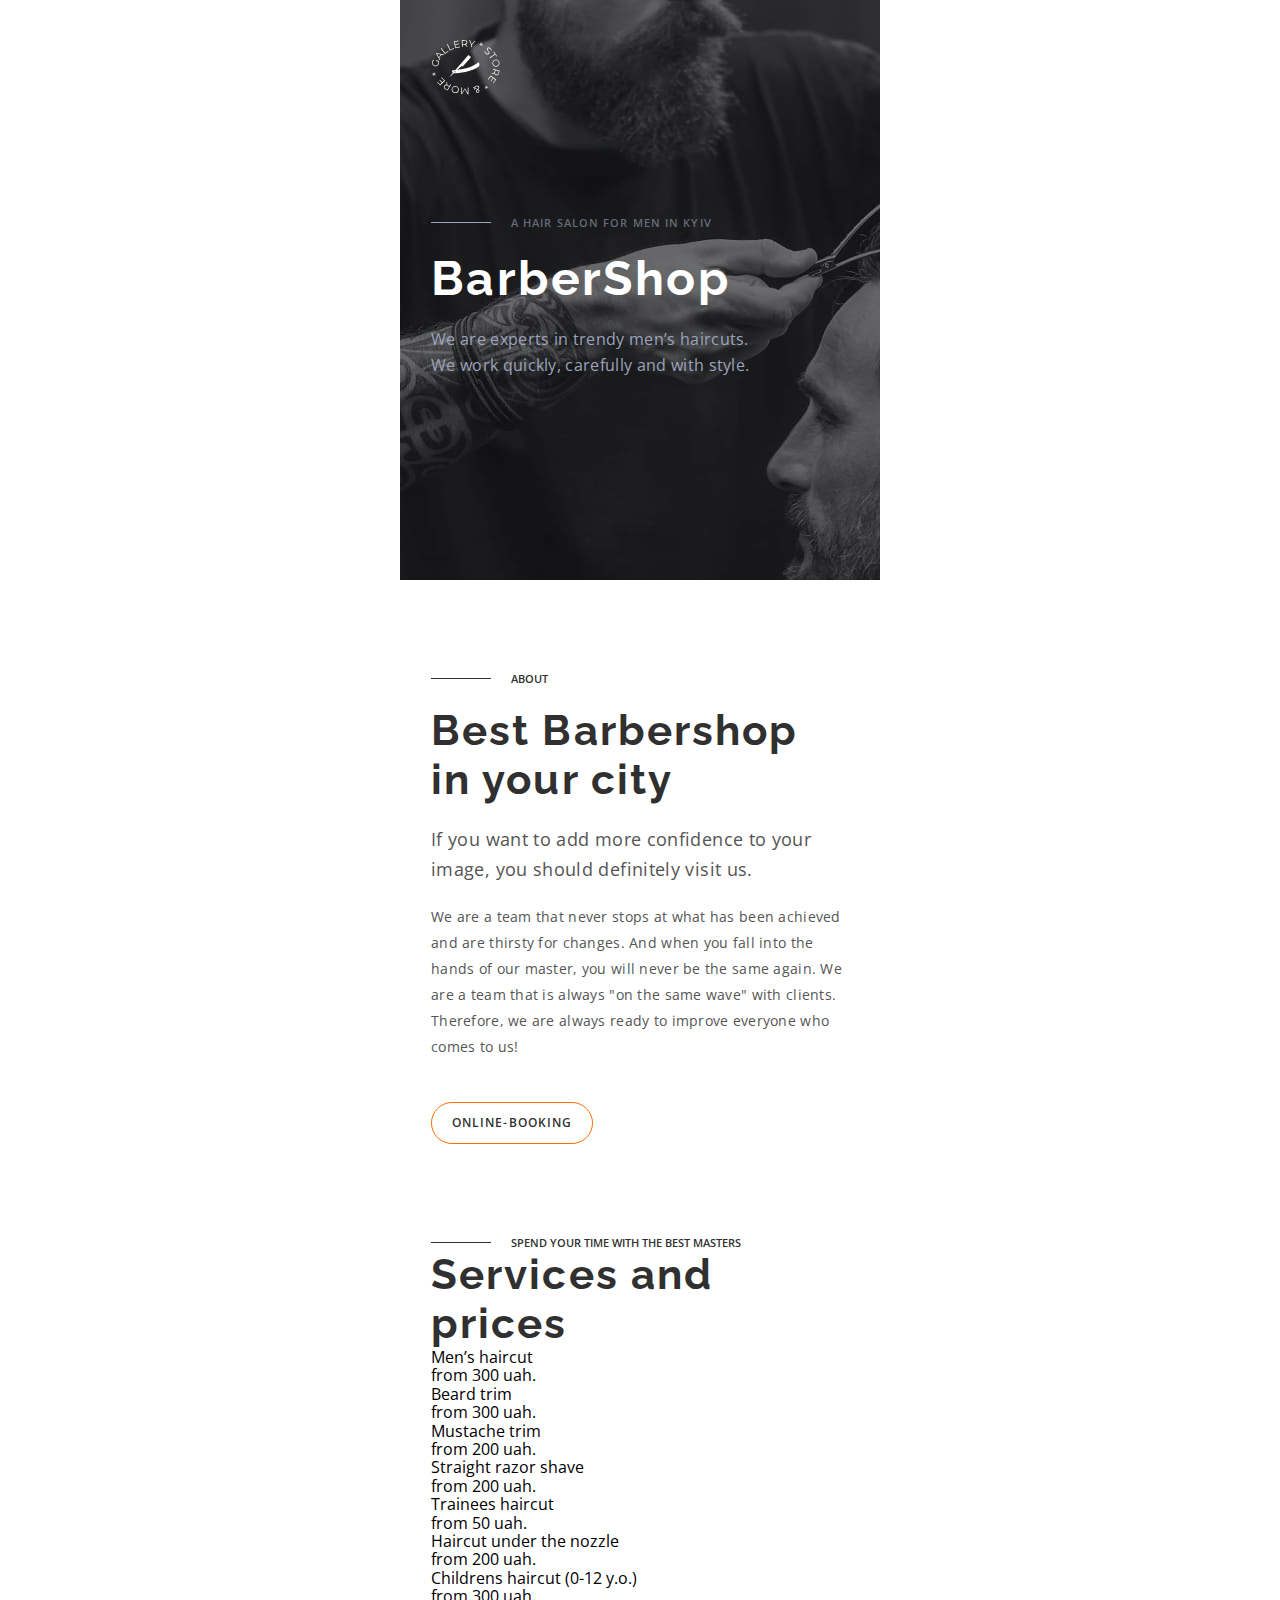
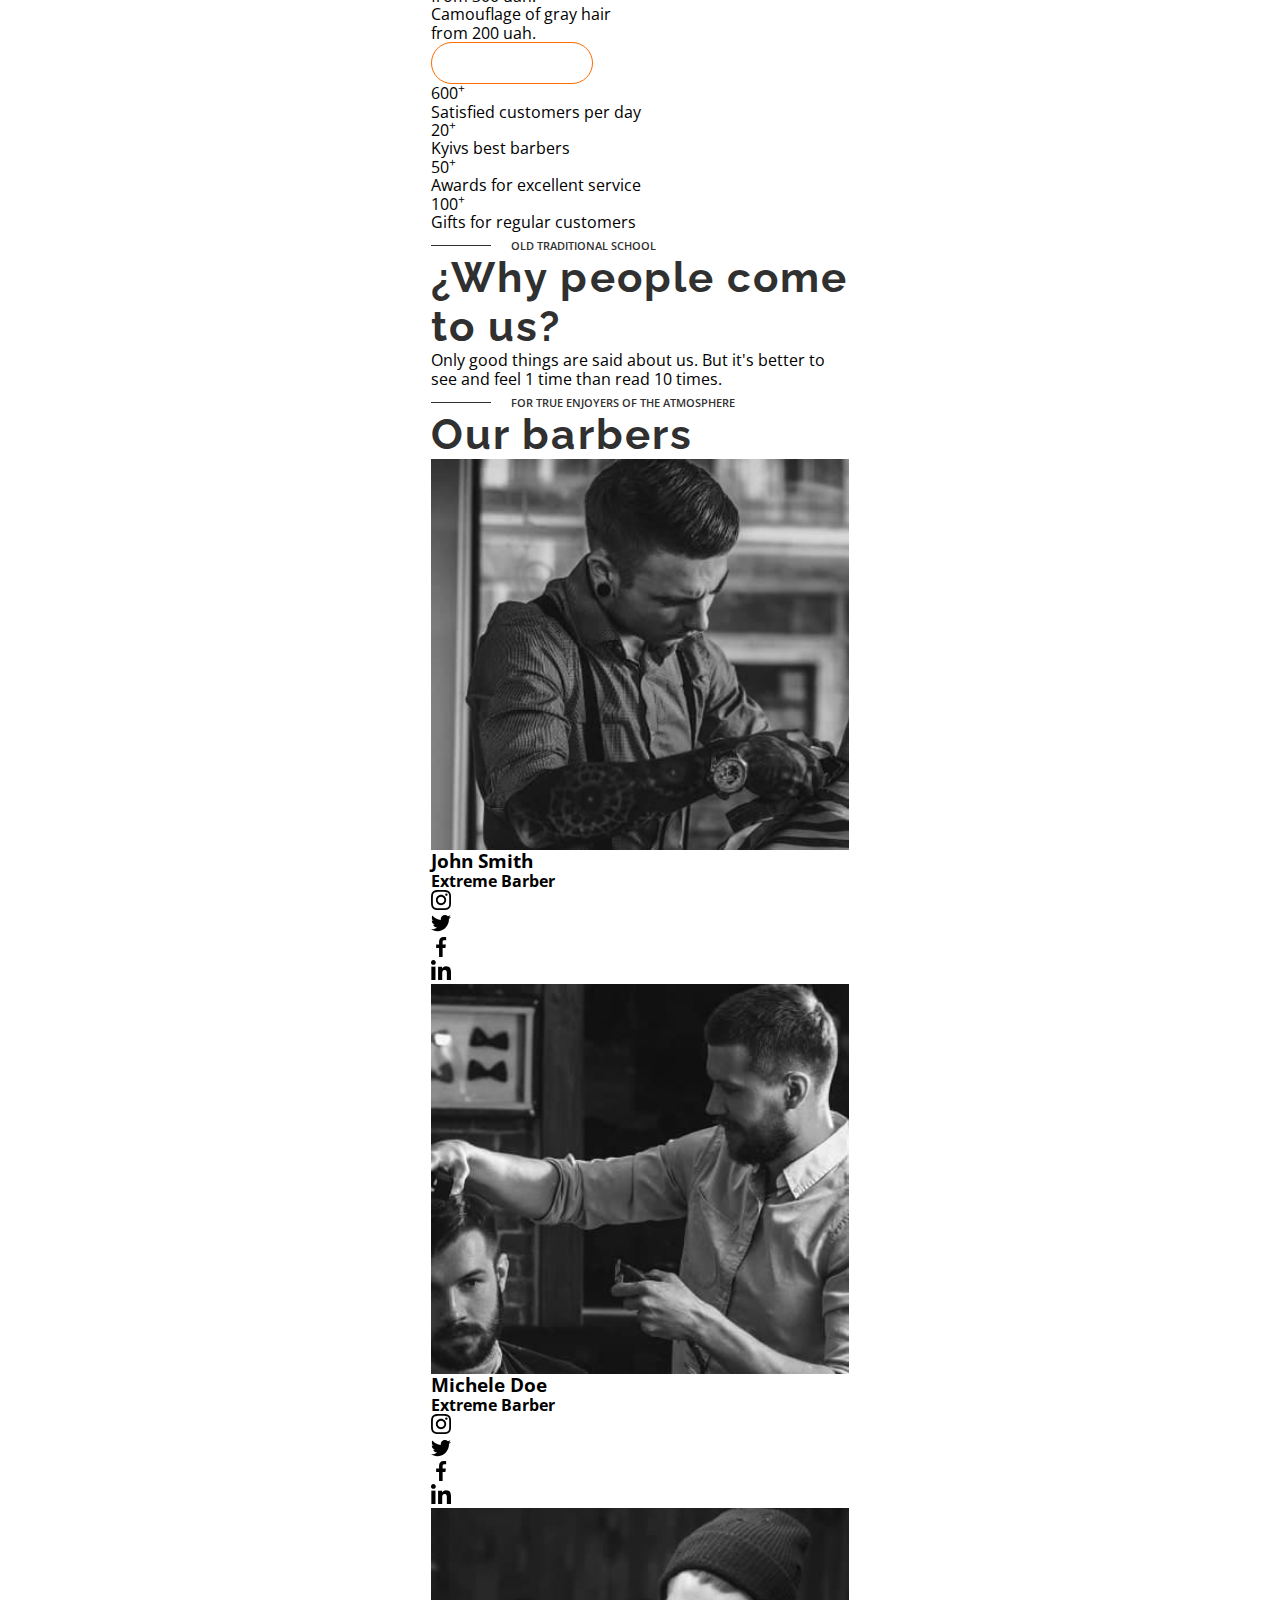
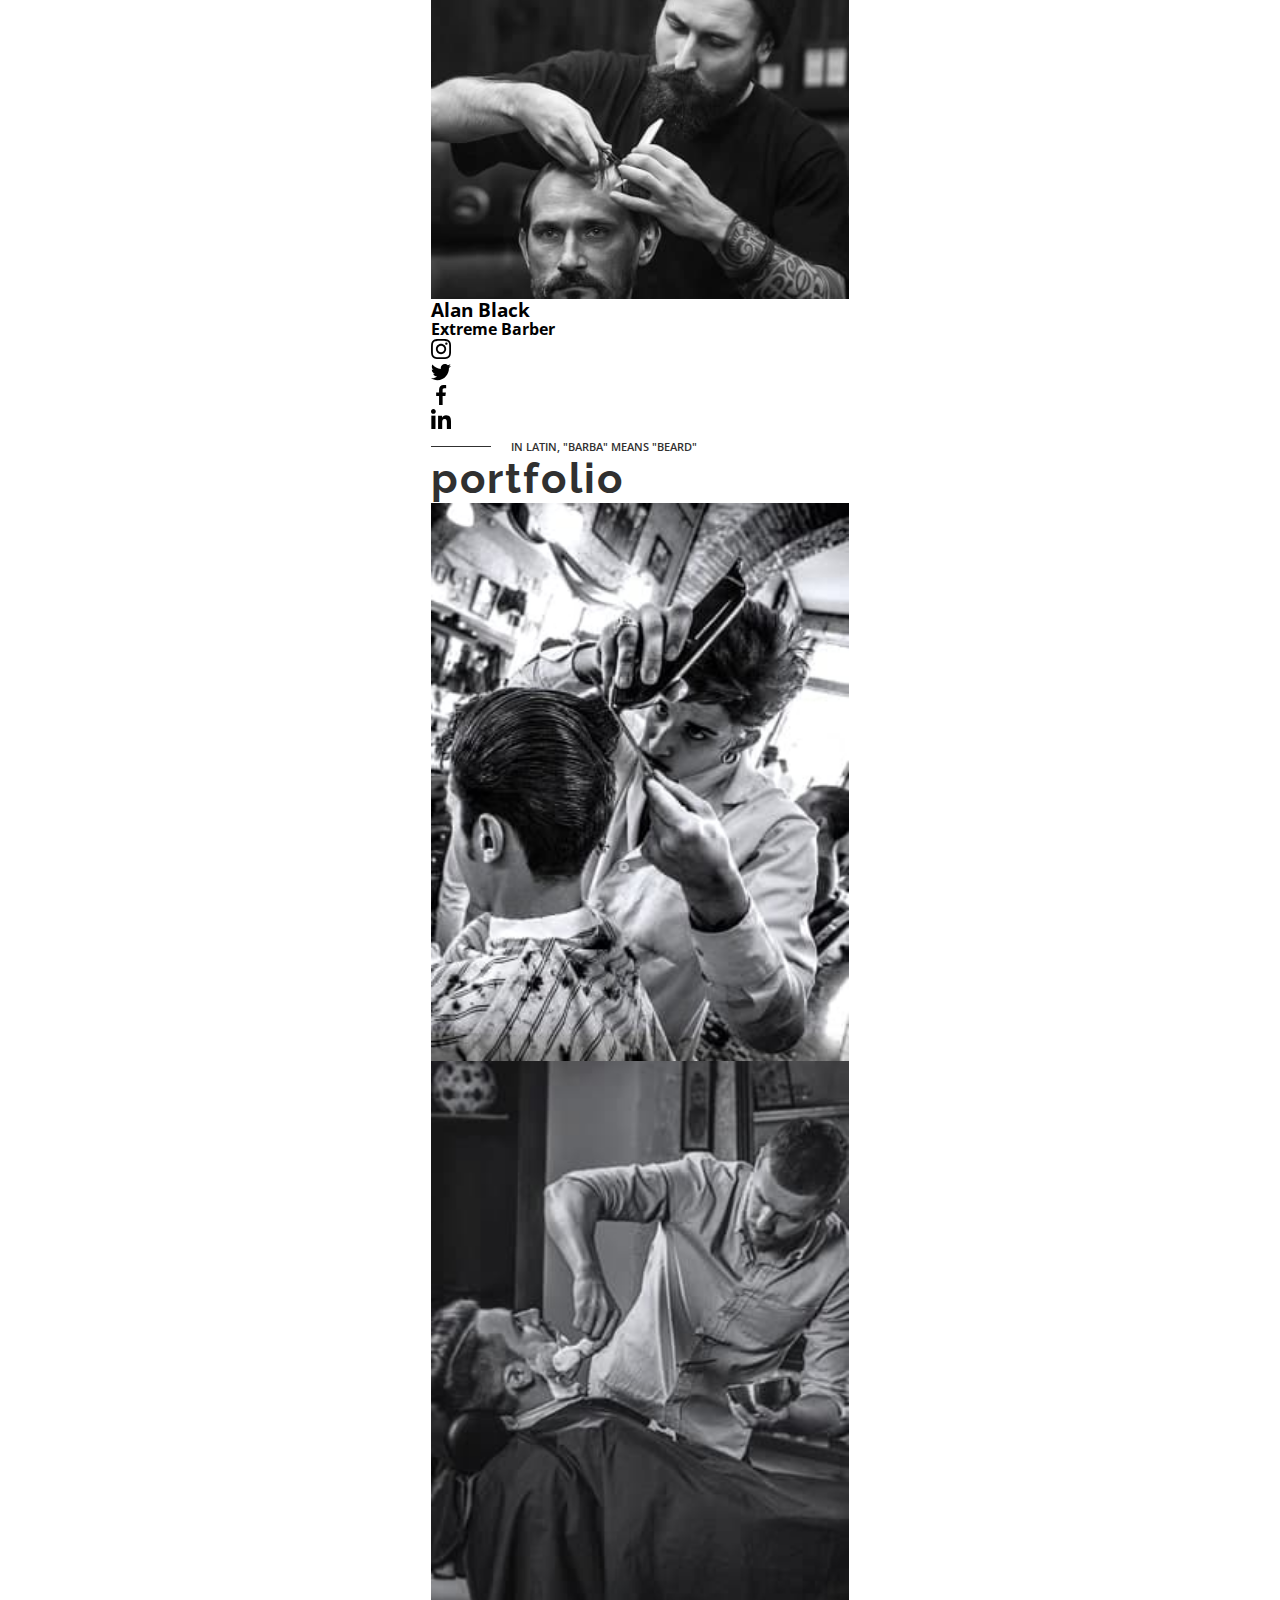
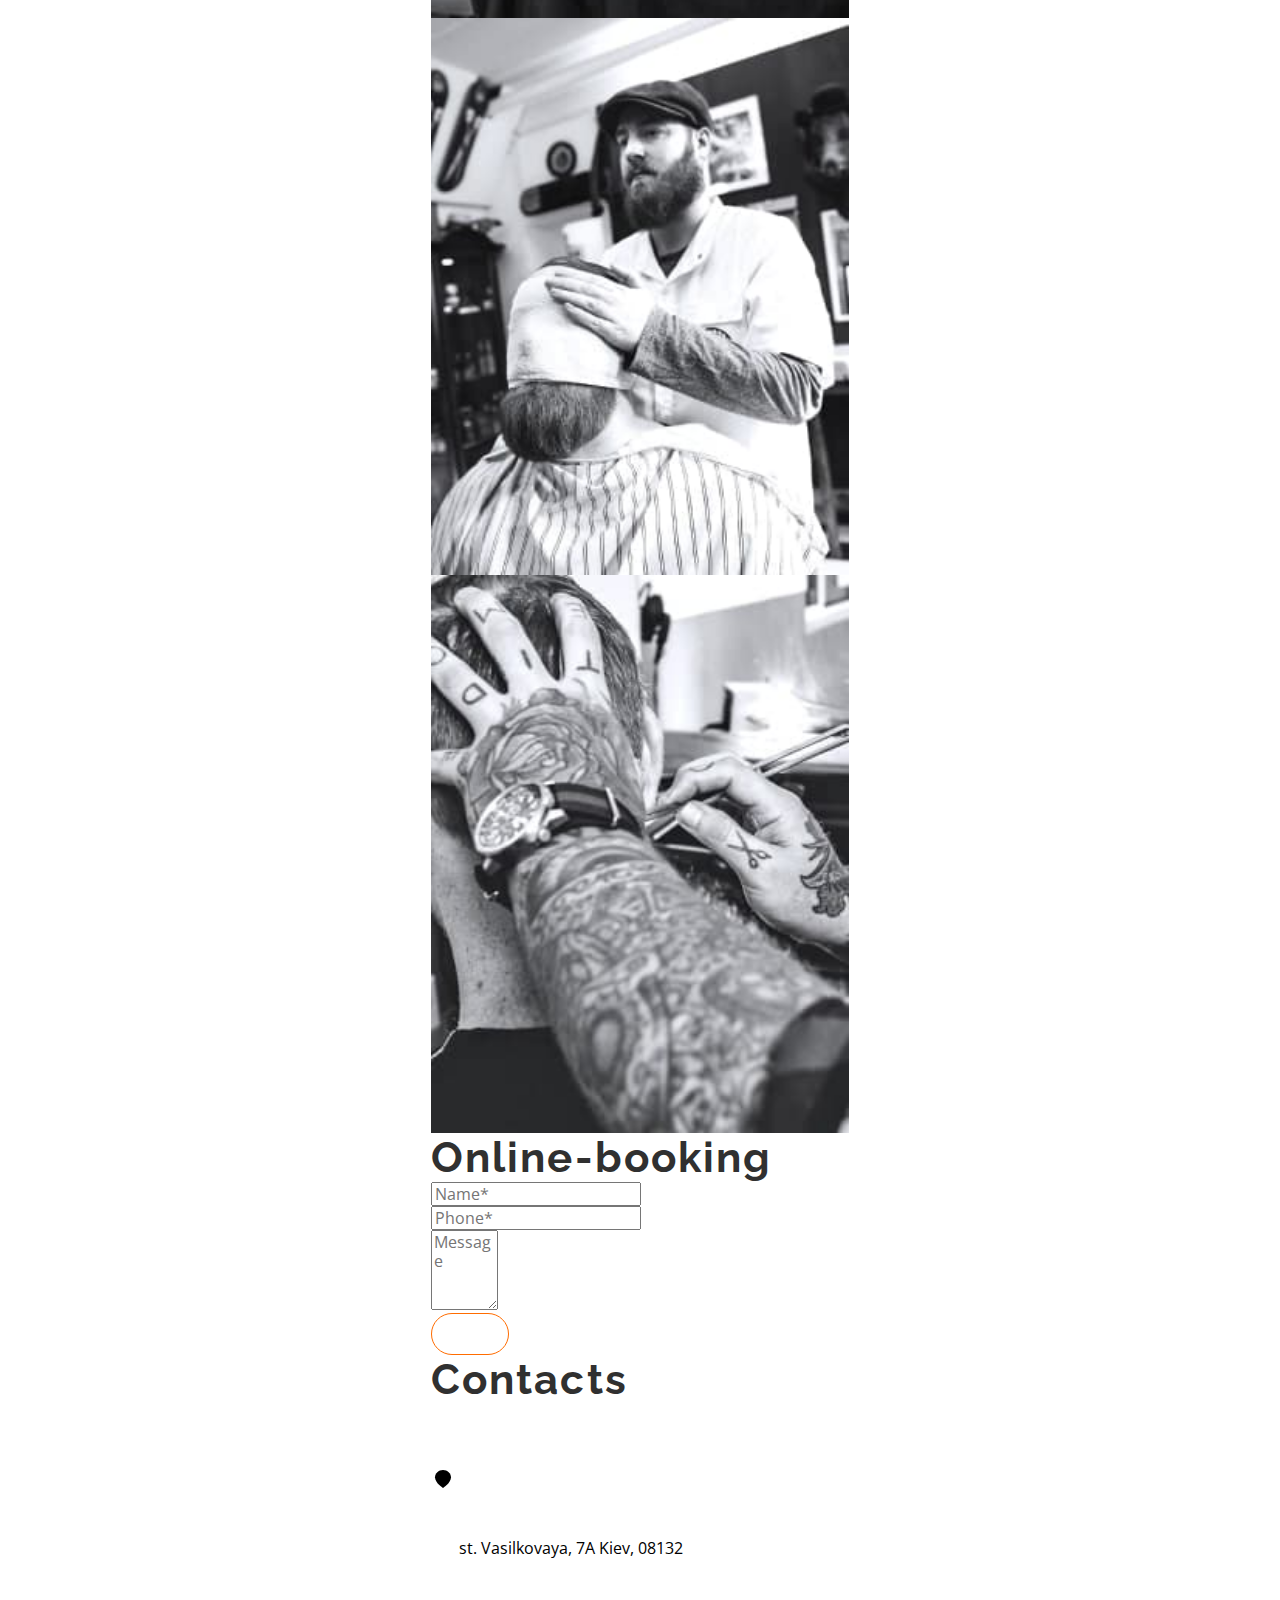
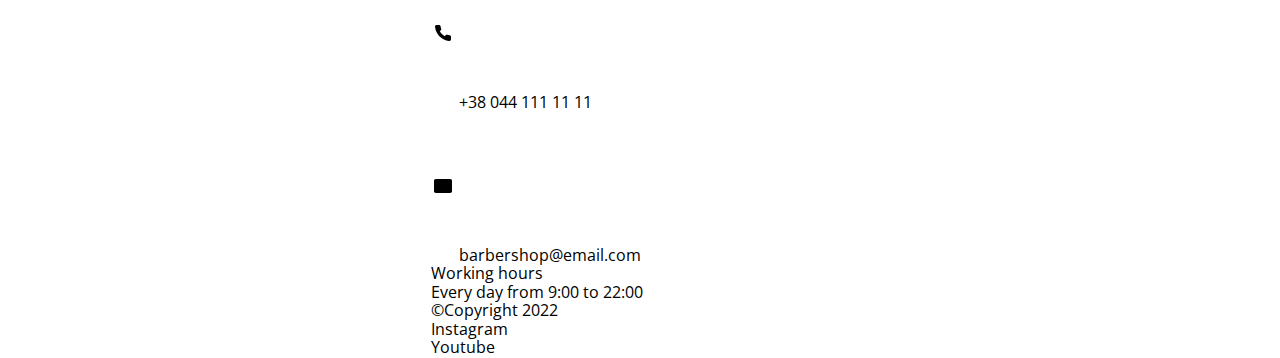
==== commit 9bb3d711: "1" ====
--- a/index.html
+++ b/index.html
@@ -13,8 +13,8 @@
       rel="stylesheet"
     />
     <link rel="stylesheet" href="https://cdnjs.cloudflare.com/ajax/libs/modern-normalize/1.1.0/modern-normalize.css" />
-    <link rel="stylesheet" href="./css/common.css" />
-    <link rel="stylesheet" href="./css/styles.css" />
+    <link rel="stylesheet" href="./css/main.min.css" />
+  
   </head>
   <body>
     <!-- Шапка сайту -->
--- a/css/main.min.css
+++ b/css/main.min.css
@@ -0,0 +1 @@
+/*! modern-normalize v1.1.0 | MIT License | https://github.com/sindresorhus/modern-normalize */*,::before,::after{-webkit-box-sizing:border-box;box-sizing:border-box}html{line-height:1.15;-webkit-text-size-adjust:100%;-moz-tab-size:4;-o-tab-size:4;tab-size:4}body{margin:0;font-family:system-ui,-apple-system,"Segoe UI",Roboto,Helvetica,Arial,sans-serif,"Apple Color Emoji","Segoe UI Emoji"}hr{height:0;color:inherit}abbr[title]{-webkit-text-decoration:underline dotted;text-decoration:underline dotted}b,strong{font-weight:bolder}code,kbd,samp,pre{font-family:ui-monospace,SFMono-Regular,Consolas,"Liberation Mono",Menlo,monospace;font-size:1em}small{font-size:80%}sub,sup{font-size:75%;line-height:0;position:relative;vertical-align:baseline}sub{bottom:-0.25em}sup{top:-0.5em}table{text-indent:0;border-color:inherit}button,input,optgroup,select,textarea{font-family:inherit;font-size:100%;line-height:1.15;margin:0}button,select{text-transform:none}button,[type=button],[type=reset],[type=submit]{-webkit-appearance:button}::-moz-focus-inner{border-style:none;padding:0}:-moz-focusring{outline:1px dotted ButtonText}:-moz-ui-invalid{box-shadow:none}legend{padding:0}progress{vertical-align:baseline}::-webkit-inner-spin-button,::-webkit-outer-spin-button{height:auto}[type=search]{-webkit-appearance:textfield;outline-offset:-2px}::-webkit-search-decoration{-webkit-appearance:none}::-webkit-file-upload-button{-webkit-appearance:button;font:inherit}summary{display:list-item}a{color:inherit;text-decoration:none;margin:0}p{margin:0}h1,h2,h3,h4,h5,h6{margin-top:0;margin-bottom:0}body{background-color:#fff;position:relative;font-family:"Open Sans",sans-serif;font-weight:400;font-style:normal}.container{width:480px;padding-left:31px;padding-right:31px;margin:0 auto}.list{list-style:none;padding:0;margin:0}.link{text-decoration:none}img{display:block;width:100%;height:auto}.section-subtitle{display:-webkit-inline-box;display:-ms-inline-flexbox;display:inline-flex;-webkit-box-align:center;-ms-flex-align:center;align-items:center;font-weight:600;font-size:11px;line-height:15px;text-transform:uppercase;color:#303030}.section-subtitle::before{content:" ";margin-right:20px;background-color:#303030;height:1px;width:60px}.section-title{font-family:"Raleway";font-size:42px;line-height:1.1666666667;letter-spacing:.05em;color:#303030}.button{display:inline-block;padding:12px 20px;border:1px solid #ff6c00;border-radius:25px;font-weight:600;font-size:12px;line-height:16px;letter-spacing:.09em;text-transform:uppercase;color:#fff;background-color:inherit;cursor:pointer;-webkit-transition:-webkit-transform 250ms linear;transition:-webkit-transform 250ms linear;transition:transform 250ms linear;transition:transform 250ms linear, -webkit-transform 250ms linear}.button:hover{-webkit-transform:scale(1.02);transform:scale(1.02)}.button:active{-webkit-transform:scale(0.95);transform:scale(0.95)}.button.black{color:#303030}.header{position:absolute;left:50%;-webkit-transform:translate(-50%);transform:translate(-50%)}.header .container{display:-webkit-box;display:-ms-flexbox;display:flex;background-color:initial}.header-logo{fill:#fff;padding-top:40px}.mobile-menu{padding-top:48px;margin-left:auto;fill:#fff}.nav,.contact-list{display:none}.hero{height:580px;width:480px;margin:0 auto;background-color:#2d2c2c;background-image:-webkit-gradient(linear, left top, left bottom, from(rgba(25, 28, 38, 0.2)), to(rgba(25, 28, 38, 0.2))),url(../images/mobile/hero_bd_480.jpg);background-image:linear-gradient(rgba(25, 28, 38, 0.2), rgba(25, 28, 38, 0.2)),url(../images/mobile/hero_bd_480.jpg);background-repeat:no-repeat;background-size:cover}.hero-social{display:none}.hero-description{padding:208px 0}.hero-description .hero-title{width:470px;margin-bottom:20px;font-family:"Raleway";font-size:48px;line-height:1.1666666667;letter-spacing:.05em;color:#fff}.hero-description .hero-text{font-weight:400;font-size:16px;line-height:1.625;letter-spacing:.02em;color:#9da4bd}.hero-subtitle{display:-webkit-inline-box;display:-ms-inline-flexbox;display:inline-flex;-webkit-box-align:center;-ms-flex-align:center;align-items:center;margin-bottom:20px;font-weight:600;font-size:11px;line-height:1.3636363636;letter-spacing:.1em;text-transform:uppercase;color:rgba(157,164,189,.6)}.hero-subtitle::before{content:" ";background-color:#9da4bd;height:1px;width:60px;margin-right:20px}.about-list{display:none}.about-description{padding:84px 0}.about-description .section-title,.about-description .section-subtitle{margin-bottom:20px}.about-desc{margin-bottom:20px;font-weight:400;font-size:18px;line-height:30px;letter-spacing:.02em;color:#555}.about-text{margin-bottom:42px;font-weight:400;font-size:14px;line-height:26px;letter-spacing:.02em;color:#555}/*# sourceMappingURL=main.min.css.map */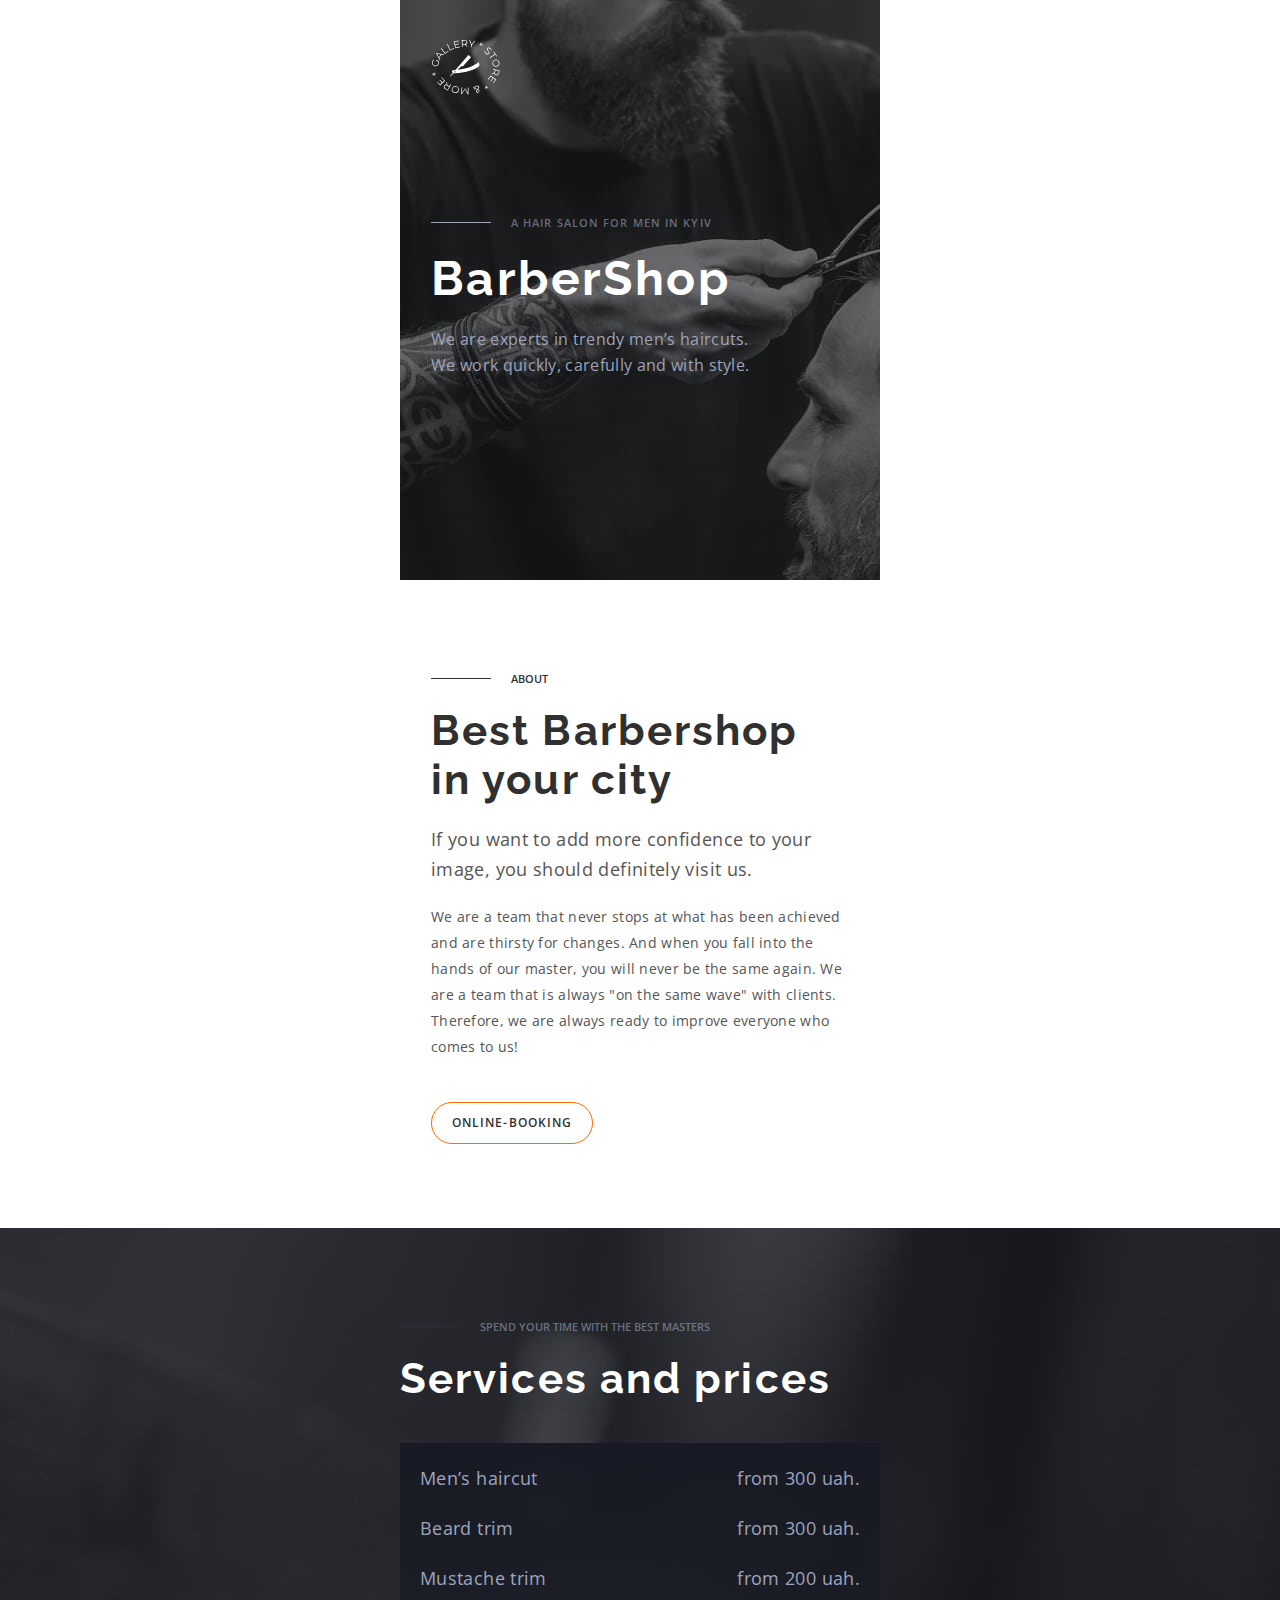
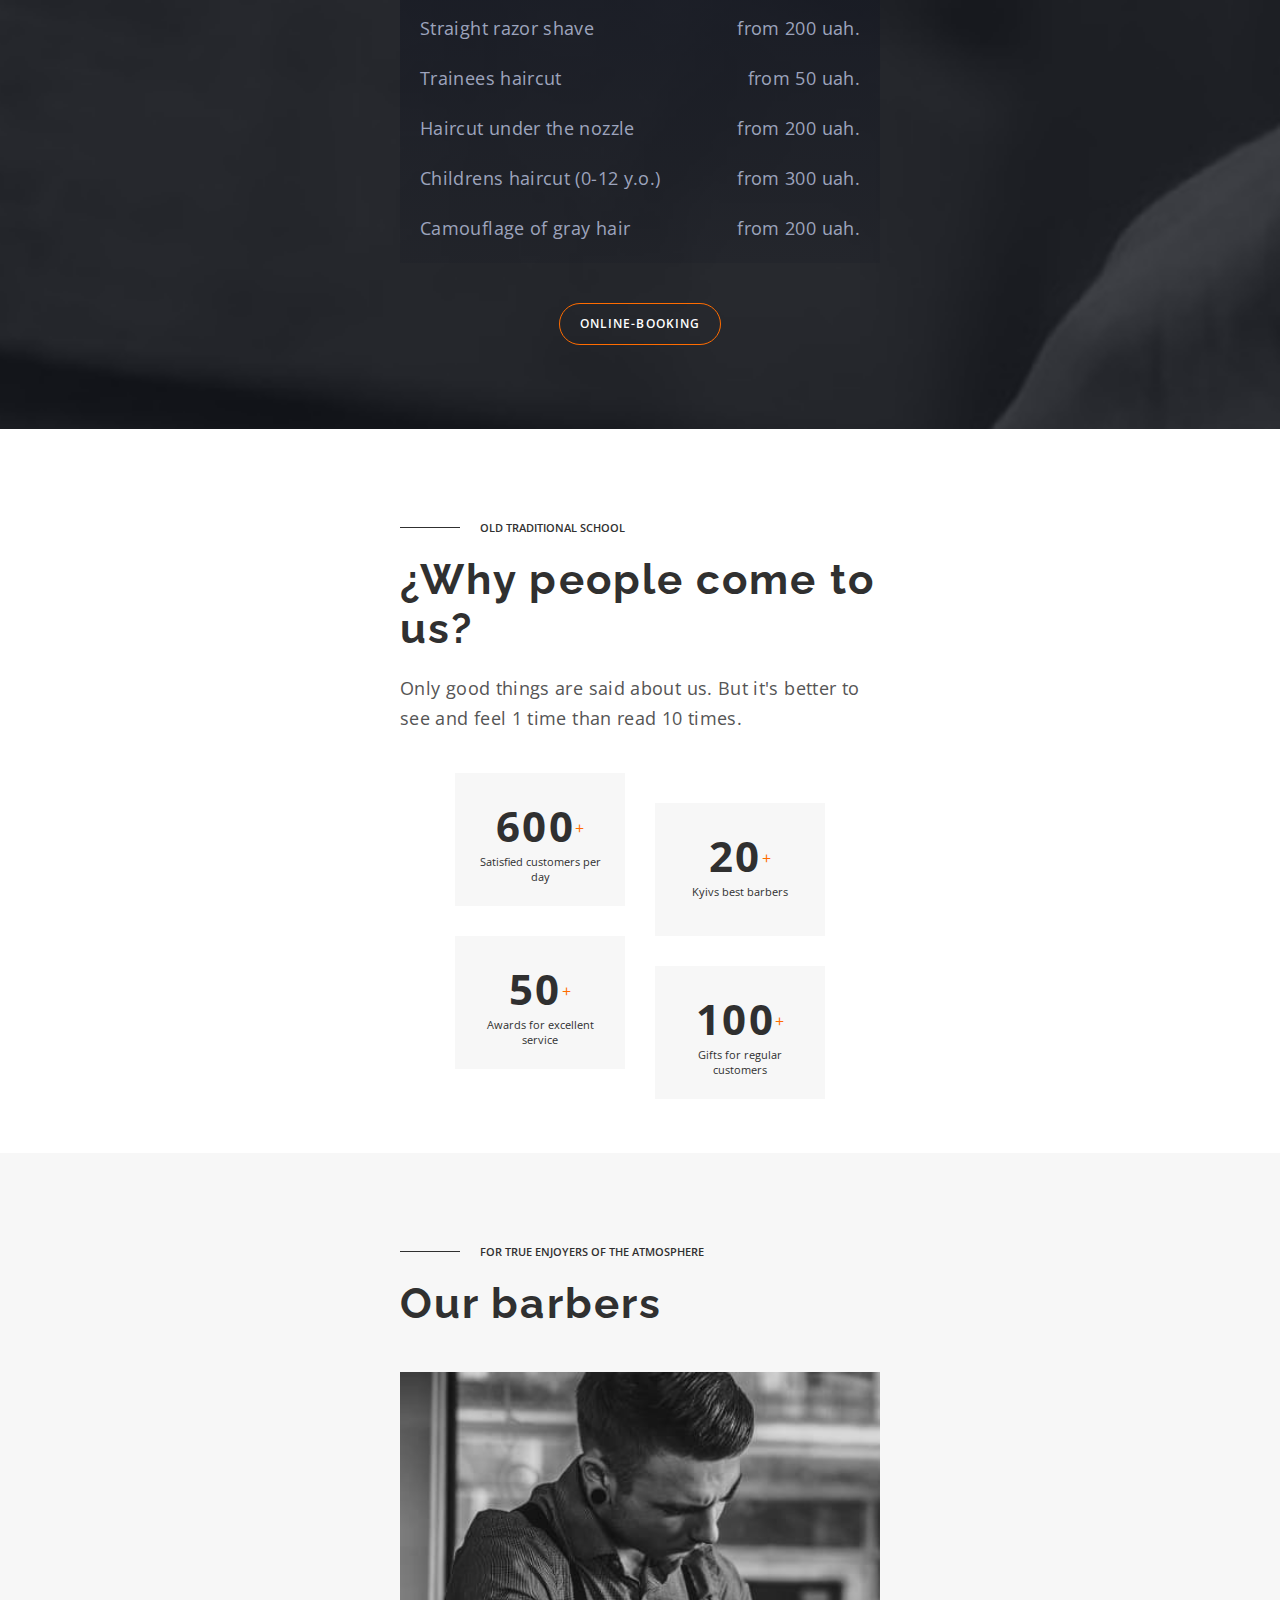
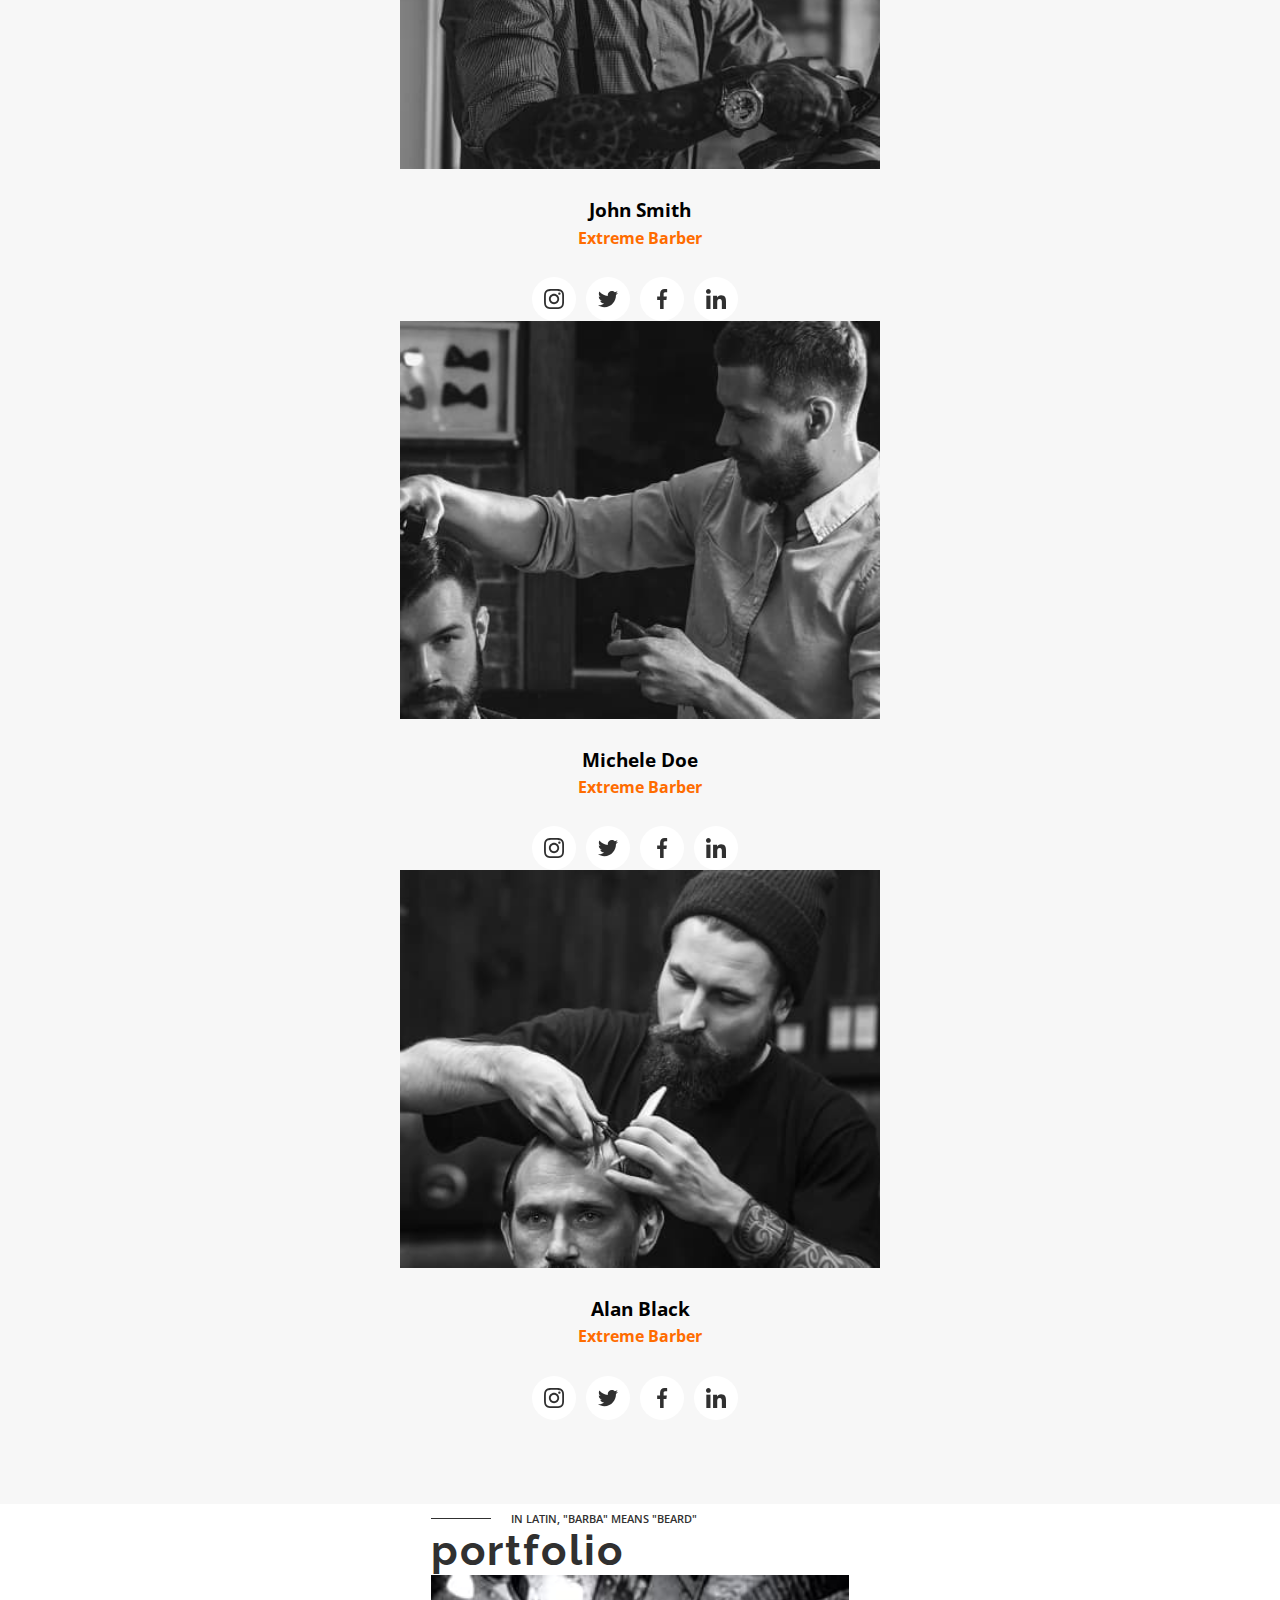
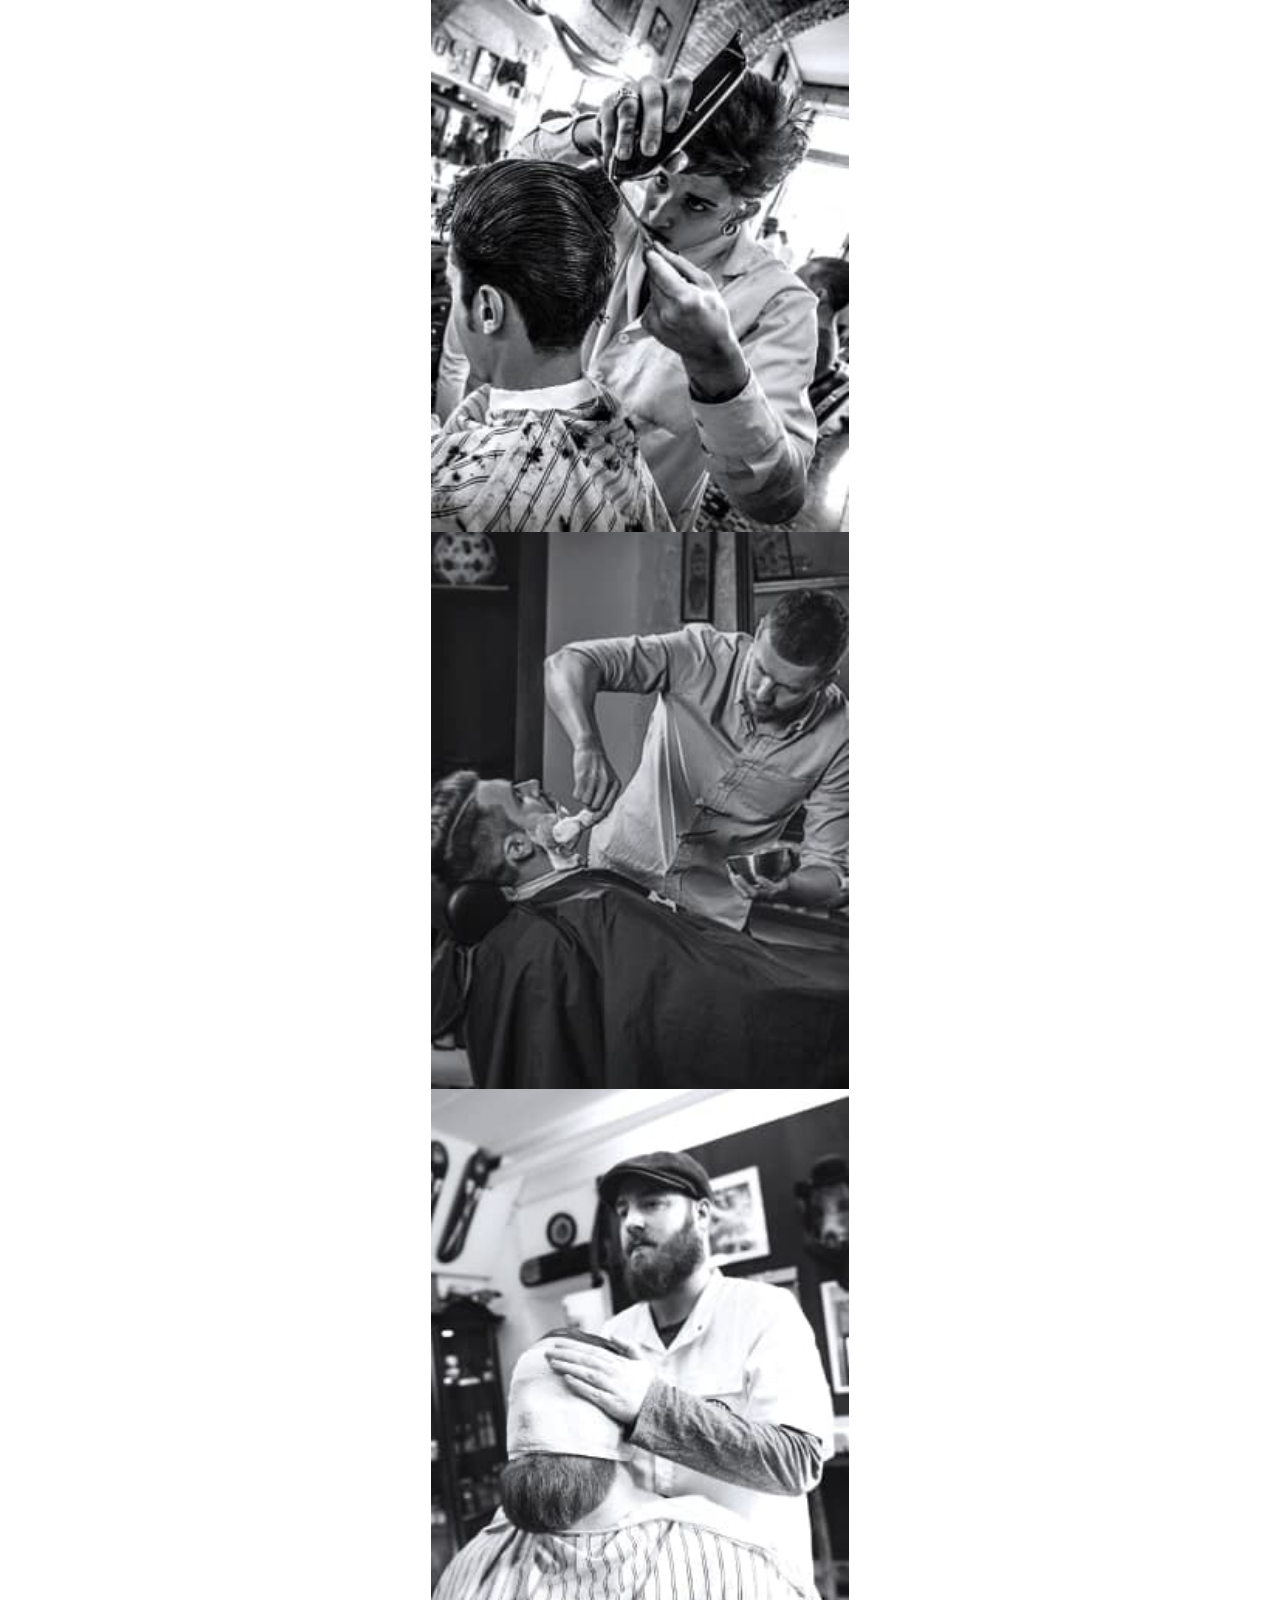
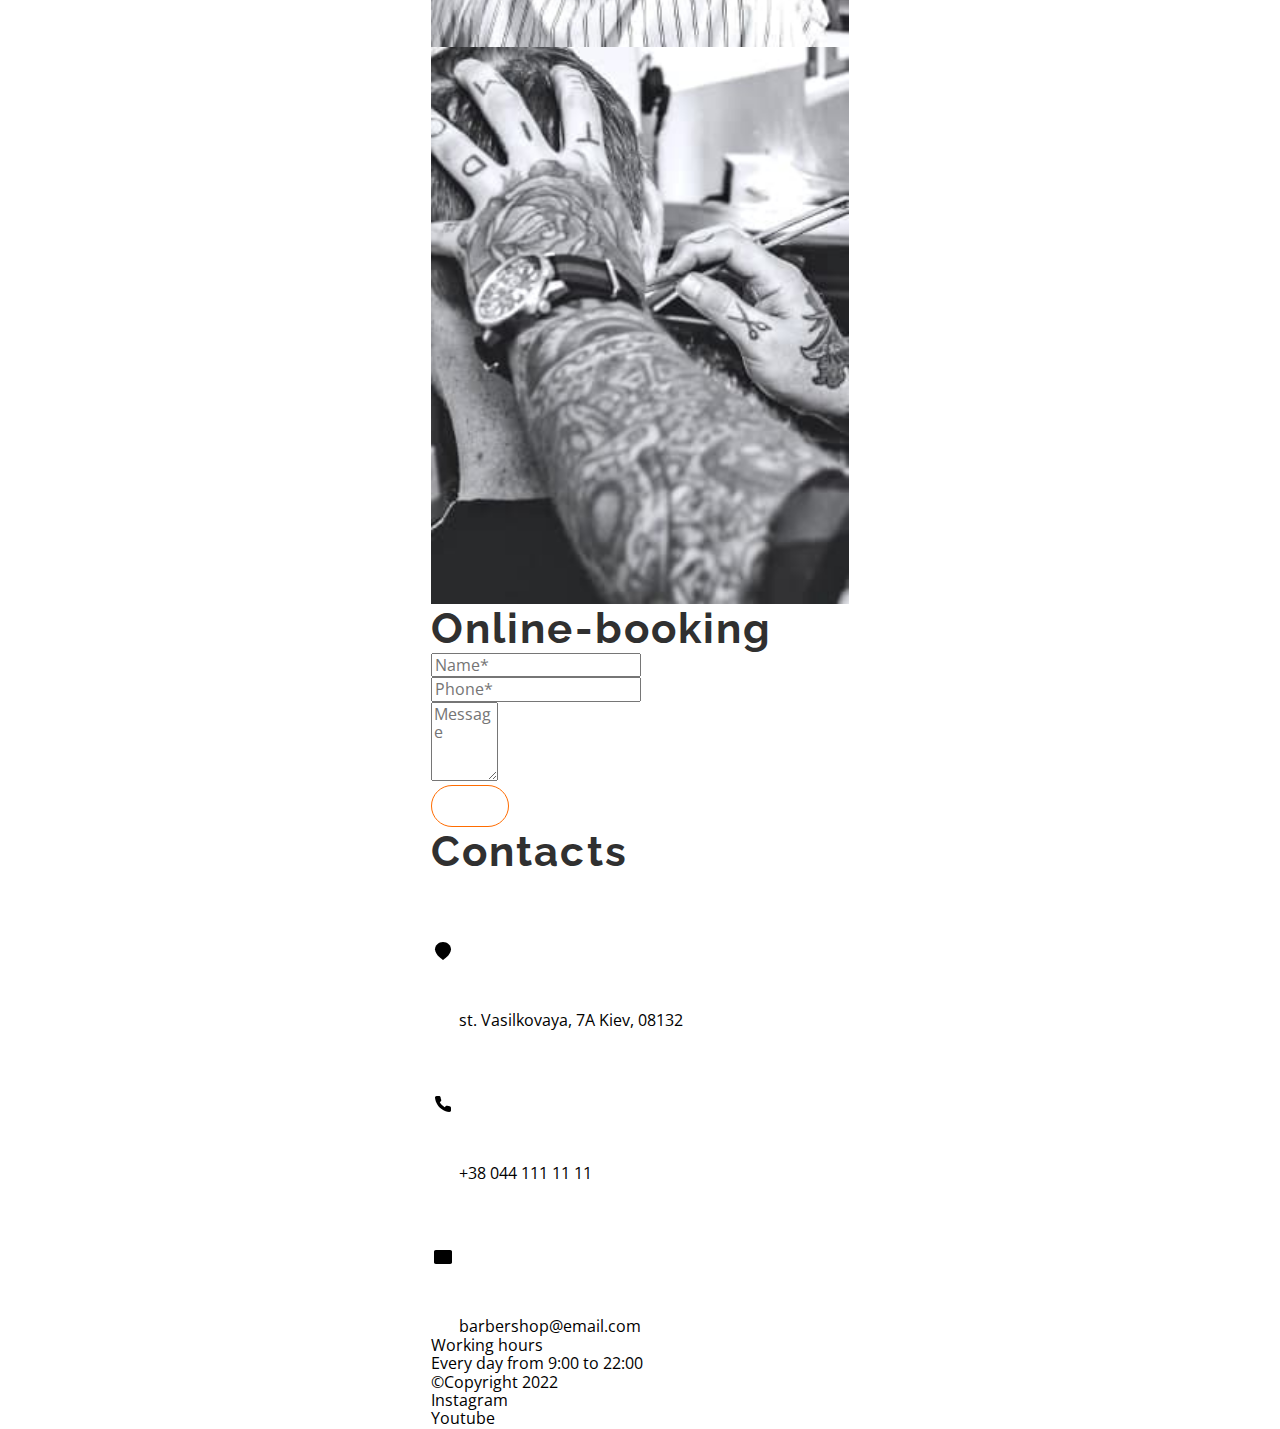
==== commit 8e9db64e: "1" ====
--- a/index.html
+++ b/index.html
@@ -181,7 +181,7 @@
         <h2 class="section-title">Our barbers</h2>
         <ul class="barbers-list list">
           <li class="item">
-            <img class="barbers-foto" src="./images/desktop/barber-john.jpg" width="370" alt="aaa" />
+            <img class="barbers-foto" src="./images/mobile/barber-john_480.jpg" width="418" alt="John Smith" />
             <h3 class="barbers-name">John Smith</h3>
             <h4 class="barbers-extrem">Extreme Barber</h4>
             <ul class="social-list list">
@@ -216,7 +216,7 @@
             </ul>
           </li>
           <li class="item">
-            <img class="barbers-foto" src="./images/desktop/barber-michele.jpg" width="370" alt="bbb" />
+            <img class="barbers-foto" src="./images/mobile/barber-michele_480.jpg" width="418" alt="Michele Doe" />
             <h3 class="barbers-name">Michele Doe</h3>
             <h4 class="barbers-extrem">Extreme Barber</h4>
             <ul class="social-list list">
@@ -251,7 +251,7 @@
             </ul>
           </li>
           <li class="item">
-            <img class="barbers-foto" src="./images/desktop/barber-alan.jpg" width="370" alt="ccc" />
+            <img class="barbers-foto" src="./images/mobile/barber-alan_480.jpg" width="418" alt="Alan Black" />
             <h3 class="barbers-name">Alan Black</h3>
             <h4 class="barbers-extrem">Extreme Barber</h4>
             <ul class="social-list list">
--- a/css/main.min.css
+++ b/css/main.min.css
@@ -1 +1 @@
-/*! modern-normalize v1.1.0 | MIT License | https://github.com/sindresorhus/modern-normalize */*,::before,::after{-webkit-box-sizing:border-box;box-sizing:border-box}html{line-height:1.15;-webkit-text-size-adjust:100%;-moz-tab-size:4;-o-tab-size:4;tab-size:4}body{margin:0;font-family:system-ui,-apple-system,"Segoe UI",Roboto,Helvetica,Arial,sans-serif,"Apple Color Emoji","Segoe UI Emoji"}hr{height:0;color:inherit}abbr[title]{-webkit-text-decoration:underline dotted;text-decoration:underline dotted}b,strong{font-weight:bolder}code,kbd,samp,pre{font-family:ui-monospace,SFMono-Regular,Consolas,"Liberation Mono",Menlo,monospace;font-size:1em}small{font-size:80%}sub,sup{font-size:75%;line-height:0;position:relative;vertical-align:baseline}sub{bottom:-0.25em}sup{top:-0.5em}table{text-indent:0;border-color:inherit}button,input,optgroup,select,textarea{font-family:inherit;font-size:100%;line-height:1.15;margin:0}button,select{text-transform:none}button,[type=button],[type=reset],[type=submit]{-webkit-appearance:button}::-moz-focus-inner{border-style:none;padding:0}:-moz-focusring{outline:1px dotted ButtonText}:-moz-ui-invalid{box-shadow:none}legend{padding:0}progress{vertical-align:baseline}::-webkit-inner-spin-button,::-webkit-outer-spin-button{height:auto}[type=search]{-webkit-appearance:textfield;outline-offset:-2px}::-webkit-search-decoration{-webkit-appearance:none}::-webkit-file-upload-button{-webkit-appearance:button;font:inherit}summary{display:list-item}a{color:inherit;text-decoration:none;margin:0}p{margin:0}h1,h2,h3,h4,h5,h6{margin-top:0;margin-bottom:0}body{background-color:#fff;position:relative;font-family:"Open Sans",sans-serif;font-weight:400;font-style:normal}.container{width:480px;padding-left:31px;padding-right:31px;margin:0 auto}.list{list-style:none;padding:0;margin:0}.link{text-decoration:none}img{display:block;width:100%;height:auto}.section-subtitle{display:-webkit-inline-box;display:-ms-inline-flexbox;display:inline-flex;-webkit-box-align:center;-ms-flex-align:center;align-items:center;font-weight:600;font-size:11px;line-height:15px;text-transform:uppercase;color:#303030}.section-subtitle::before{content:" ";margin-right:20px;background-color:#303030;height:1px;width:60px}.section-title{font-family:"Raleway";font-size:42px;line-height:1.1666666667;letter-spacing:.05em;color:#303030}.button{display:inline-block;padding:12px 20px;border:1px solid #ff6c00;border-radius:25px;font-weight:600;font-size:12px;line-height:16px;letter-spacing:.09em;text-transform:uppercase;color:#fff;background-color:inherit;cursor:pointer;-webkit-transition:-webkit-transform 250ms linear;transition:-webkit-transform 250ms linear;transition:transform 250ms linear;transition:transform 250ms linear, -webkit-transform 250ms linear}.button:hover{-webkit-transform:scale(1.02);transform:scale(1.02)}.button:active{-webkit-transform:scale(0.95);transform:scale(0.95)}.button.black{color:#303030}.header{position:absolute;left:50%;-webkit-transform:translate(-50%);transform:translate(-50%)}.header .container{display:-webkit-box;display:-ms-flexbox;display:flex;background-color:initial}.header-logo{fill:#fff;padding-top:40px}.mobile-menu{padding-top:48px;margin-left:auto;fill:#fff}.nav,.contact-list{display:none}.hero{height:580px;width:480px;margin:0 auto;background-color:#2d2c2c;background-image:-webkit-gradient(linear, left top, left bottom, from(rgba(25, 28, 38, 0.2)), to(rgba(25, 28, 38, 0.2))),url(../images/mobile/hero_bd_480.jpg);background-image:linear-gradient(rgba(25, 28, 38, 0.2), rgba(25, 28, 38, 0.2)),url(../images/mobile/hero_bd_480.jpg);background-repeat:no-repeat;background-size:cover}.hero-social{display:none}.hero-description{padding:208px 0}.hero-description .hero-title{width:470px;margin-bottom:20px;font-family:"Raleway";font-size:48px;line-height:1.1666666667;letter-spacing:.05em;color:#fff}.hero-description .hero-text{font-weight:400;font-size:16px;line-height:1.625;letter-spacing:.02em;color:#9da4bd}.hero-subtitle{display:-webkit-inline-box;display:-ms-inline-flexbox;display:inline-flex;-webkit-box-align:center;-ms-flex-align:center;align-items:center;margin-bottom:20px;font-weight:600;font-size:11px;line-height:1.3636363636;letter-spacing:.1em;text-transform:uppercase;color:rgba(157,164,189,.6)}.hero-subtitle::before{content:" ";background-color:#9da4bd;height:1px;width:60px;margin-right:20px}.about-list{display:none}.about-description{padding:84px 0}.about-description .section-title,.about-description .section-subtitle{margin-bottom:20px}.about-desc{margin-bottom:20px;font-weight:400;font-size:18px;line-height:30px;letter-spacing:.02em;color:#555}.about-text{margin-bottom:42px;font-weight:400;font-size:14px;line-height:26px;letter-spacing:.02em;color:#555}/*# sourceMappingURL=main.min.css.map */+/*! modern-normalize v1.1.0 | MIT License | https://github.com/sindresorhus/modern-normalize */*,::before,::after{-webkit-box-sizing:border-box;box-sizing:border-box}html{line-height:1.15;-webkit-text-size-adjust:100%;-moz-tab-size:4;-o-tab-size:4;tab-size:4}body{margin:0;font-family:system-ui,-apple-system,"Segoe UI",Roboto,Helvetica,Arial,sans-serif,"Apple Color Emoji","Segoe UI Emoji"}hr{height:0;color:inherit}abbr[title]{-webkit-text-decoration:underline dotted;text-decoration:underline dotted}b,strong{font-weight:bolder}code,kbd,samp,pre{font-family:ui-monospace,SFMono-Regular,Consolas,"Liberation Mono",Menlo,monospace;font-size:1em}small{font-size:80%}sub,sup{font-size:75%;line-height:0;position:relative;vertical-align:baseline}sub{bottom:-0.25em}sup{top:-0.5em}table{text-indent:0;border-color:inherit}button,input,optgroup,select,textarea{font-family:inherit;font-size:100%;line-height:1.15;margin:0}button,select{text-transform:none}button,[type=button],[type=reset],[type=submit]{-webkit-appearance:button}::-moz-focus-inner{border-style:none;padding:0}:-moz-focusring{outline:1px dotted ButtonText}:-moz-ui-invalid{box-shadow:none}legend{padding:0}progress{vertical-align:baseline}::-webkit-inner-spin-button,::-webkit-outer-spin-button{height:auto}[type=search]{-webkit-appearance:textfield;outline-offset:-2px}::-webkit-search-decoration{-webkit-appearance:none}::-webkit-file-upload-button{-webkit-appearance:button;font:inherit}summary{display:list-item}a{color:inherit;text-decoration:none;margin:0}p{margin:0}h1,h2,h3,h4,h5,h6{margin-top:0;margin-bottom:0}body{background-color:#fff;position:relative;font-family:"Open Sans",sans-serif;font-weight:400;font-style:normal}.container{width:480px;padding-left:31px;padding-right:31px;margin:0 auto}.list{list-style:none;padding:0;margin:0}.link{text-decoration:none}img{display:block;width:100%;height:auto}.section-subtitle{display:-webkit-inline-box;display:-ms-inline-flexbox;display:inline-flex;-webkit-box-align:center;-ms-flex-align:center;align-items:center;font-weight:600;font-size:11px;line-height:15px;text-transform:uppercase;color:#303030}.section-subtitle::before{content:" ";margin-right:20px;background-color:#303030;height:1px;width:60px}.section-title{font-family:"Raleway";font-size:42px;line-height:1.1666666667;letter-spacing:.05em;color:#303030}.button{display:inline-block;padding:12px 20px;border:1px solid #ff6c00;border-radius:25px;font-weight:600;font-size:12px;line-height:16px;letter-spacing:.09em;text-transform:uppercase;color:#fff;background-color:inherit;cursor:pointer;-webkit-transition:-webkit-transform 250ms linear;transition:-webkit-transform 250ms linear;transition:transform 250ms linear;transition:transform 250ms linear, -webkit-transform 250ms linear}.button:hover{-webkit-transform:scale(1.02);transform:scale(1.02)}.button:active{-webkit-transform:scale(0.95);transform:scale(0.95)}.button.black{color:#303030}.header{position:absolute;left:50%;-webkit-transform:translate(-50%);transform:translate(-50%)}.header .container{display:-webkit-box;display:-ms-flexbox;display:flex;background-color:initial}.header-logo{fill:#fff;padding-top:40px}.mobile-menu{padding-top:48px;margin-left:auto;fill:#fff}.nav,.contact-list{display:none}.hero{height:580px;width:480px;margin:0 auto;background-color:#2d2c2c;background-image:-webkit-gradient(linear, left top, left bottom, from(rgba(25, 28, 38, 0.2)), to(rgba(25, 28, 38, 0.2))),url(../images/mobile/hero_bd_480.jpg);background-image:linear-gradient(rgba(25, 28, 38, 0.2), rgba(25, 28, 38, 0.2)),url(../images/mobile/hero_bd_480.jpg);background-repeat:no-repeat;background-size:cover}.hero-social{display:none}.hero-description{padding:208px 0}.hero-description .hero-title{width:470px;margin-bottom:20px;font-family:"Raleway";font-size:48px;line-height:1.1666666667;letter-spacing:.05em;color:#fff}.hero-description .hero-text{font-weight:400;font-size:16px;line-height:1.625;letter-spacing:.02em;color:#9da4bd}.hero-subtitle{display:-webkit-inline-box;display:-ms-inline-flexbox;display:inline-flex;-webkit-box-align:center;-ms-flex-align:center;align-items:center;margin-bottom:20px;font-weight:600;font-size:11px;line-height:1.3636363636;letter-spacing:.1em;text-transform:uppercase;color:rgba(157,164,189,.6)}.hero-subtitle::before{content:" ";background-color:#9da4bd;height:1px;width:60px;margin-right:20px}.about-list{display:none}.about-description{padding:84px 0}.about-description .section-title,.about-description .section-subtitle{margin-bottom:20px}.about-desc{margin-bottom:20px;font-weight:400;font-size:18px;line-height:30px;letter-spacing:.02em;color:#555}.about-text{margin-bottom:42px;font-weight:400;font-size:14px;line-height:26px;letter-spacing:.02em;color:#555}.services{min-width:480px;background:#111319 url(../images/mobile/service_bg_480.png) no-repeat;background-size:cover}.services .container{padding:84px 0}.services .section-subtitle{color:rgba(157,164,189,.6);margin-bottom:20px}.services .section-title{color:#fff;margin-bottom:40px}.services-price{padding:20px;margin-bottom:40px;background-image:-webkit-gradient(linear, left top, left bottom, from(#171a24), to(rgba(23, 26, 36, 0.2)));background-image:linear-gradient(180deg, #171a24 0%, rgba(23, 26, 36, 0.2) 100%)}.services-list .item{display:-webkit-box;display:-ms-flexbox;display:flex;-webkit-box-pack:justify;-ms-flex-pack:justify;justify-content:space-between;margin-bottom:20px}.services-list.second .item:last-child{margin-bottom:0}.serv{font-weight:400;font-size:18px;line-height:1.6666666667;letter-spacing:.02em;color:#9da4bd}.services .button{display:block;margin:0 auto}.traditional .container{display:-webkit-box;display:-ms-flexbox;display:flex;-webkit-box-orient:vertical;-webkit-box-direction:reverse;-ms-flex-direction:column-reverse;flex-direction:column-reverse;padding:84px 0}.traditional-list{display:-webkit-box;display:-ms-flexbox;display:flex;-ms-flex-wrap:wrap;flex-wrap:wrap;text-align:center;-webkit-box-pack:center;-ms-flex-pack:center;justify-content:center}.traditional-list .item{width:170px;height:133px;background-color:#f7f7f7;padding:24px 20px}.traditional-list .item:nth-child(2n+1){margin-right:30px}.traditional-list .item:nth-child(-n+2){margin-bottom:30px}.traditional-list .item:nth-child(even){-webkit-transform:translateY(30px);transform:translateY(30px)}.traditional-list .number{font-family:"Open Sans";font-style:normal;font-weight:700;font-size:42px;line-height:1.3571428571;text-align:center;letter-spacing:.05em;color:#303030}.traditional-list .sign{font-size:16px;line-height:1.375;text-align:center;color:#ff6c00}.traditional-list .text{font-size:11px;line-height:1.3636363636;text-align:center;color:#303030}.traditional-description{max-width:500px}.traditional-description .section-subtitle,.traditional-description .section-title{margin-bottom:20px}.description-text{font-family:"Open Sans";font-style:normal;font-weight:400;font-size:18px;line-height:1.6666666667;letter-spacing:.02em;color:#555;margin-bottom:40px}.barbers{background-color:#f7f7f7}.barbers .container{padding:84px 0}.barbers .section-subtitle{margin-bottom:20px}.barbers .section-title{margin-bottom:44px}.barbers-list{display:-webkit-box;display:-ms-flexbox;display:flex;-webkit-box-orient:vertical;-webkit-box-direction:normal;-ms-flex-direction:column;flex-direction:column}.barbers-list .item{text-align:center}.barbers-foto{margin-bottom:30px}.barbers-name{margin-bottom:8px}.barbers-extrem{margin-bottom:30px;color:#ff6c00}.social-list{display:-webkit-box;display:-ms-flexbox;display:flex;-webkit-box-pack:center;-ms-flex-pack:center;justify-content:center}.social-item{height:44px;width:44px;border-radius:50%;margin-right:10px;background-color:#fff}.social-link{display:block;margin-top:12px;fill:#303030}.social-item:hover .social-link{fill:#ff6c00}/*# sourceMappingURL=main.min.css.map */